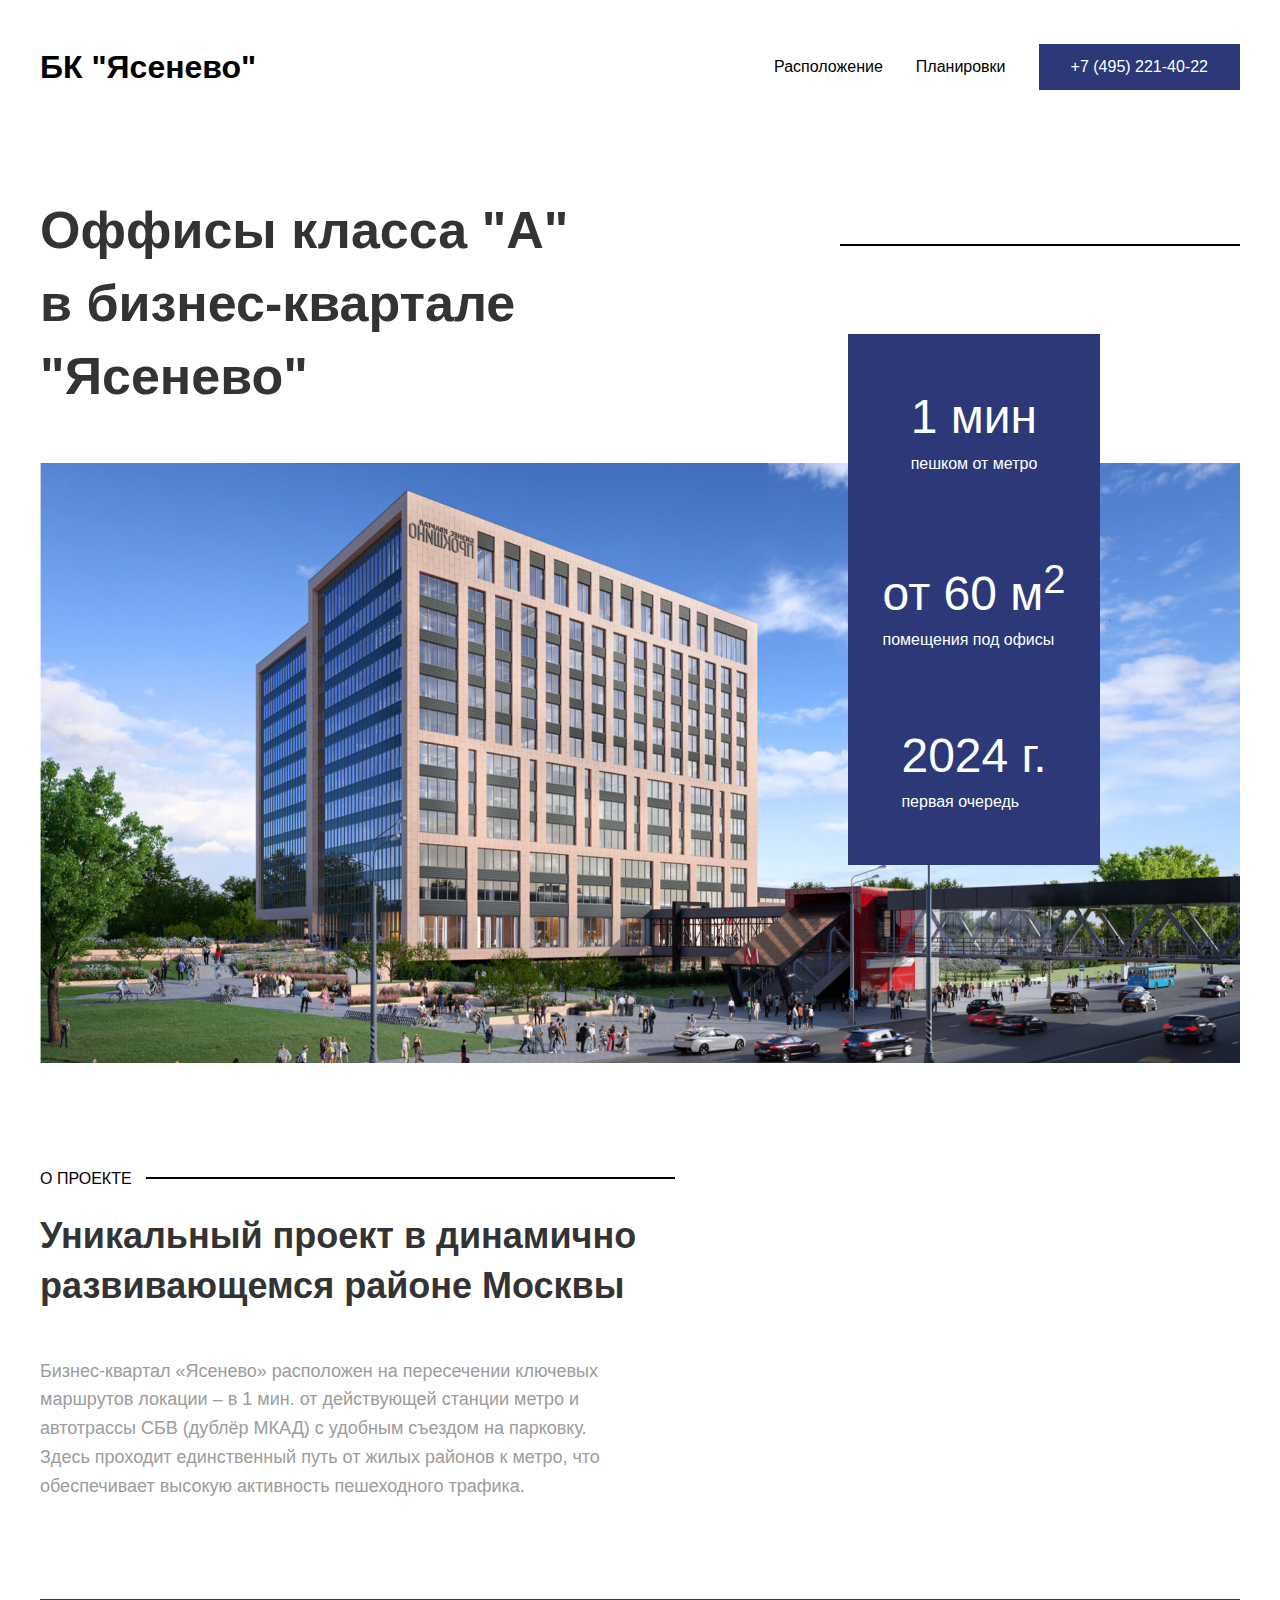
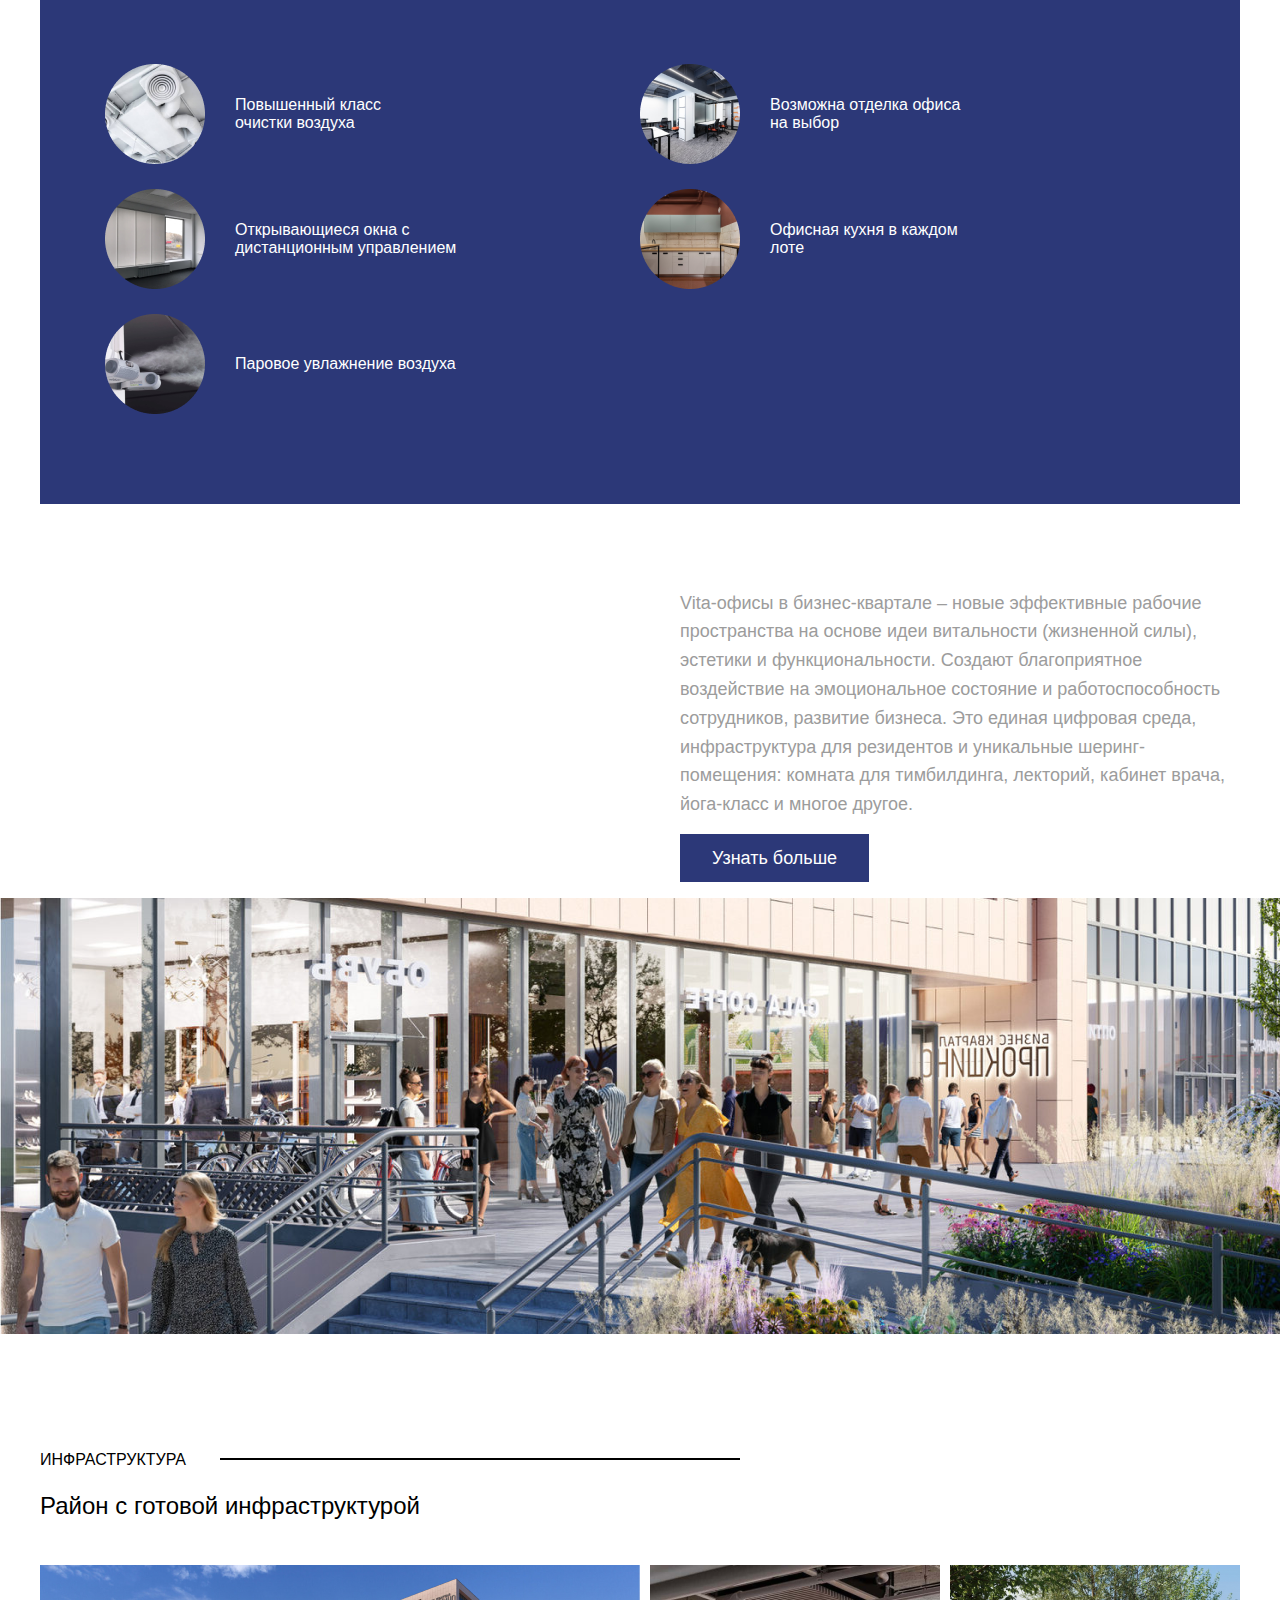
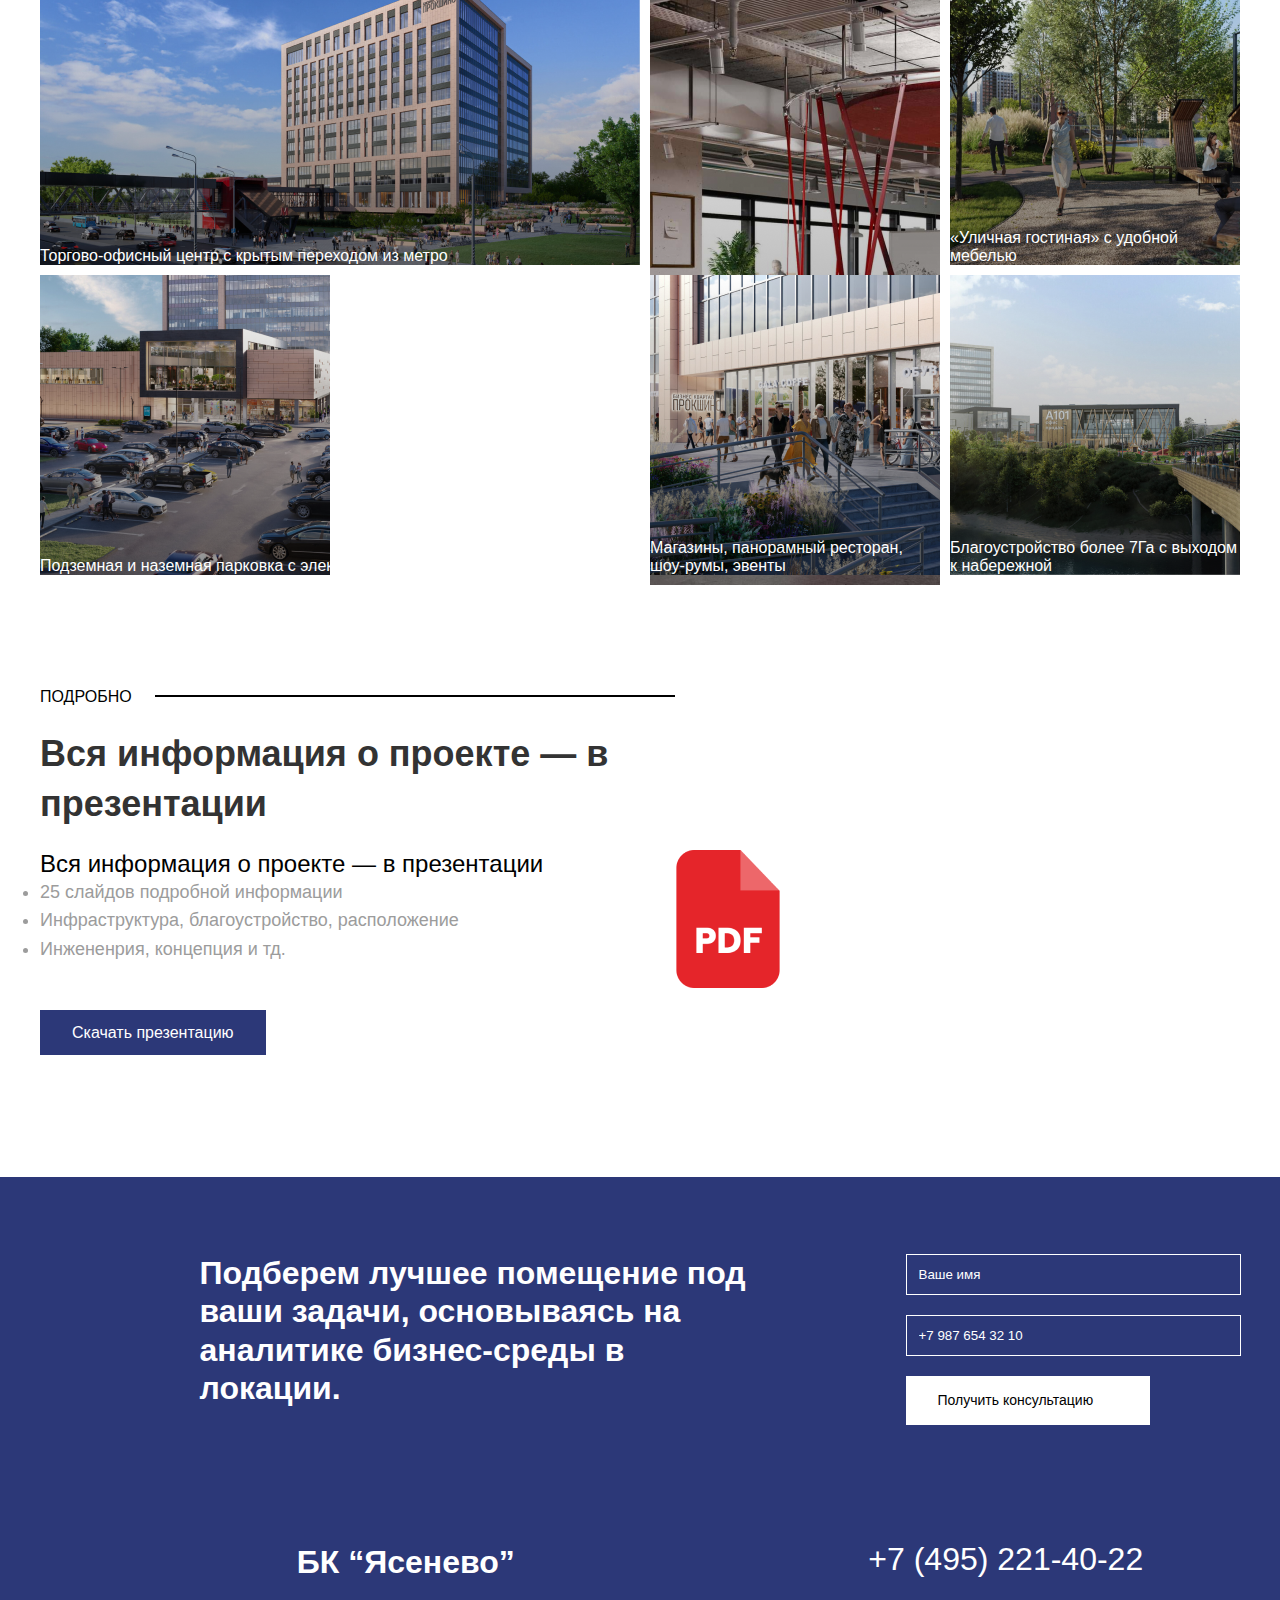
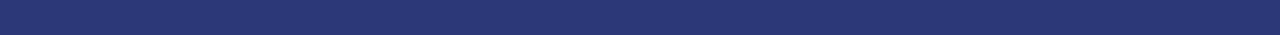
==== index.html @ 22a25c7c "fixed all except infra-section" ====
<!DOCTYPE html>
<html lang="ru" xmlns="http://www.w3.org/1999/html" xmlns="http://www.w3.org/1999/html"
			xmlns="http://www.w3.org/1999/html">

<head>
	<meta charset="UTF-8" />
	<meta http-equiv="X-UA-Compatible" content="IE=edge" />
	<meta name="viewport" content="width=device-width, initial-scale=1.0" />
	<link rel="stylesheet" href="css/main.css">
	<link rel="stylesheet" href="css/blocks/header-dist.css">
	<link rel="stylesheet" href="css/blocks/hero-main.css">
	<link rel="stylesheet" href="css/blocks/inf.css">
	<link rel="stylesheet" href="css/blocks/infra.css">
	<link rel="stylesheet" href="css/blocks/details.css">
	<link rel="stylesheet" href="css/blocks/footer.css">
	<title>Diploma-project</title>
</head>
<body>
<div class="wrapper">
	<header>
		<div class="container">
			<div class="header">
				<div class="header__logo">БК "Ясенево"</div>
				<nav>
					<ul class="nav__items">
						<li class="nav__item"><a href="/"></a></li>
						<li class="nav__item"><a href="location.html">Расположение</a></li>
						<li class="nav__item"><a href="plans.html">Планировки</a></li>
						<li class="nav__item nav__item_button"><a href="tel:+74952214022">+7 (495) 221-40-22</a></li>
					</ul>
				</nav>
			</div>
		</div>
	</header>

	<main>
		<div class="container">
			<section class="container hero">
				<h1 class="hero__title hero__title_smaller">Оффисы класса "А" в бизнес-квартале "Ясенево"</h1>
				<div class="hero__parametrs">
					<div class="hero__parametrs_item">
						<span><strong>1 мин</strong></span>
						<span>пешком от метро</span>
					</div>
					<div class="hero__parametrs_item">
						<span><strong>от 60 м<sup>2</sup></strong></span>
						<span>помещения под офисы</span>
					</div>
					<div class="hero__parametrs_item">
						<span><strong>2024 г.</strong></span>
						<span>первая очередь</span>
					</div>
				</div>
				<img src="assets/images/hero/busines-kvartal.png" alt="Бизнес квартал">
			</section>

			<section class="inf-about">
				<p class="inf-about__project">О проекте</p>
				<h2 class="desc__title_inf-about">Уникальный проект в динамично развивающемся районе Москвы</h2>
				<p class="desc__text desc__text_inf-left">Бизнес-квартал «Ясенево» расположен на пересечении ключевых маршрутов
					локации – в 1
					мин.
					от действующей станции метро и автотрассы СБВ (дублёр МКАД) с удобным съездом на парковку. Здесь проходит
					единственный путь от жилых районов к метро, что обеспечивает высокую активность пешеходного трафика.</p>

				<div class="inf-about__items">
					<div class="inf-about__item">
						<img src="assets/images/about/about-1.png" alt="очистка воздуха">
						<p>Повышенный класс очистки воздуха</p>
					</div>
					<div class="inf-about__item">
						<img src="assets/images/about/about-4.png" alt="очистка воздуха">
						<p>Возможна отделка офиса на выбор</p>
					</div>
					<div class="inf-about__item">
						<img src="assets/images/about/about-2.png" alt="очистка воздуха">
						<p>Открывающиеся окна с дистанционным управлением</p>
					</div>
					<div class="inf-about__item">
						<img src="assets/images/about/about-5.png" alt="очистка воздуха">
						<p>Офисная кухня в каждом лоте</p>
					</div>
					<div class="inf-about__item">
						<img src="assets/images/about/about-3.png" alt="очистка воздуха">
						<p>Паровое увлажнение воздуха</p>
					</div>
				</div>

				<div class="desc__text desc__text_inf-right">
					<p class="desc__text__plans" >Vita-офисы в бизнес-квартале – новые эффективные рабочие пространства на основе идеи витальности (жизненной
						силы), эстетики и функциональности. Создают благоприятное воздействие на эмоциональное состояние и
						работоспособность сотрудников, развитие бизнеса. Это единая цифровая среда, инфраструктура для резидентов и
						уникальные шеринг-помещения: комната для тимбилдинга, лекторий, кабинет врача, йога-класс и многое
						другое.</p>
					<a class="inf-about__button" href="#">Узнать больше</a>
				</div>
			</section>
		</div>

		<img class="inf-about__img" src="assets/images/about/about-main.png" alt="">

		<div class="container">
			<section class="infra">
				<p class="infra__border">Инфраструктура</p>
				<h2 class="infra__title">Район с готовой инфраструктурой</h2>

				<div class="infra__cards">
					<div class="infra__card infra__card_1">
						<img src="assets/images/infra/infra-1.png" alt="">
						<span class="infra__card_text">Торгово-офисный центр с крытым переходом из метро</span>
					</div>
					<div class="infra__card infra__card_2">
						<img src="assets/images/infra/infra-2.png" alt="">
						<span class="infra__card_text">Уникальные пространства для резидентов бизнес центра</span>
					</div>
					<div class="infra__card infra__card_3">
						<img src="assets/images/infra/infra-3.png" alt="">
						<span class="infra__card_text">«Уличная гостиная» с удобной мебелью</span>

					</div>
					<div class="infra__card infra__card_4">
						<img src="assets/images/infra/infra-4.png" alt="">
						<span class="infra__card_text">Подземная и наземная парковка с электро-зарядками</span>
					</div>
					<div class="infra__card infra__card_5">
						<img src="assets/images/infra/infra-5.png" alt="">
						<span class="infra__card_text">Благоустройство более 7Га с выходом к набережной</span>
					</div>
					<div class="infra__card infra__card_6">
						<img src="assets/images/infra/infra-6.png" alt="">
						<span class="infra__card_text">Магазины, панорамный ресторан, шоу-румы, эвенты</span>
					</div>
				</div>
			</section>

			<section class="details">
				<div class="block">
					<p class="block__border">
						Подробно
					</p>
					<h2 class="block__title">Вся информация о проекте     &mdash; в презентации</h2>
				</div>
				<div class="details__block">
					<div class="details__text">
						<h2 class="details__title">Вся информация о проекте 	&mdash; в презентации</h2>
						<ul class="details__items">
							<li class="details__item">25 слайдов подробной информации</li>
							<li class="details__item">Инфраструктура, благоустройство, расположение</li>
							<li class="details__item">Инжененрия, концепция и тд.</li>
						</ul>
					</div>
						<img class="details__img" src="assets/images/details/details-img.png" alt="PDF">
				</div>
				<a class="button__details" href="#">Скачать презентацию</a>
			</section>
		</div>
	</main>
</div>

<footer class="footer">
	<div class="container footer-block">
		<div class="footer__text-inp">
			<p class="footer__text">Подберем лучшее помещение под ваши задачи, основываясь на аналитике бизнес-среды в
				локации.
			</p>
			<div>
				<form class="footer__form" action="#" method="get" enctype="multipart/form-data">
					<div class="footer__inp_name">
						<input class="footer__inp" tabindex="1" type="text" name="username" value="" placeholder="Ваше имя">
					</div>
					<div class="footer__inp_tel">
						<input class="footer__inp" tabindex="2" type="tel" name="userphone" value="+7 987 654 32 10"
									 placeholder="">
					</div>
				</form>
				<div class="footer__button">
					<a href="#">Получить консультацию</a>
				</div>

			</div>
		</div>
		<div class="footer-block__contacts">
			<div class="footer__logo">БК “Ясенево”</div>
			<div class="footer__tel">
				<a href="tel: +74952214022>">+7 (495) 221-40-22</a>
			</div>
		</div>
	</div>
</footer>

</body>
</html>
---- css/main.css ----
.header {
  display: -webkit-box;
  display: -ms-flexbox;
  display: flex;
  -webkit-box-align: center;
      -ms-flex-align: center;
          align-items: center;
  -webkit-box-pack: justify;
      -ms-flex-pack: justify;
          justify-content: space-between;
  color: #000000;
  margin-top: 40px;
}
.header__logo {
  font-weight: 700;
  font-size: 32px;
  line-height: 170%;
}

.nav {
  list-style: none;
  -webkit-box-align: center;
      -ms-flex-align: center;
          align-items: center;
  -webkit-box-pack: justify;
      -ms-flex-pack: justify;
          justify-content: space-between;
  width: 600px;
}
.nav__items {
  display: -webkit-box;
  display: -ms-flexbox;
  display: flex;
  gap: 33px;
}
.nav__items__item_button {
  color: #fff;
  padding: 14px 32px;
  background: #2C3878;
}

.hero {
  padding: 100px 0;
  position: relative;
}
.hero__title {
  max-width: 760px;
  color: #333333;
  font-size: 72px;
  font-style: normal;
  font-weight: bold;
  line-height: 140%;
  margin-bottom: 50px;
}
.hero__title::after {
  position: absolute;
  content: "";
  top: 150px;
  right: 0;
  width: 400px;
  height: 2px;
  background: #000000;
}

* {
  margin: 0;
  padding: 0;
  font-weight: normal;
  -webkit-box-sizing: border-box;
          box-sizing: border-box;
  font-family: "Montserrat", sans-serif;
}

a {
  text-decoration: none;
  color: inherit;
}

li {
  list-style-type: none;
}

.container {
  width: 1200px;
  margin: 0 auto;
}
---- css/blocks/header-dist.css ----
.header{display:-webkit-box;display:-ms-flexbox;display:flex;-webkit-box-align:center;-ms-flex-align:center;align-items:center;-webkit-box-pack:justify;-ms-flex-pack:justify;justify-content:space-between;color:#000000;margin-top:40px}.header__logo{font-style:normal;font-weight:700;line-height:170%;font-size:32px}.nav{list-style:none;-webkit-box-align:center;-ms-flex-align:center;align-items:center;-webkit-box-pack:justify;-ms-flex-pack:justify;justify-content:space-between;width:600px}.nav__items{display:-webkit-box;display:-ms-flexbox;display:flex;gap:33px;-webkit-box-align:center;-ms-flex-align:center;align-items:center}.nav__items .nav__item_button{color:#fff;padding:14px 32px;background:#2C3878}
/*# sourceMappingURL=header-dist.css.map */
---- css/blocks/hero-main.css ----
.hero{padding:100px 0;position:relative}.hero__title{max-width:572px;color:#333333;font-size:72px;font-style:normal;font-weight:bold;line-height:140%;margin-bottom:50px}.hero__title:after{position:absolute;content:"";top:150px;right:0;width:400px;height:2px;background:#000000}.hero__title_smaller{font-size:52px}.hero .hero__image{width:100%;height:600px;-o-object-fit:cover;object-fit:cover}.hero .hero__parametrs{position:absolute;right:140px;top:240px;background:#2C3878;width:252px;display:-webkit-box;display:-ms-flexbox;display:flex;-webkit-box-orient:vertical;-webkit-box-direction:normal;-ms-flex-direction:column;flex-direction:column;-webkit-box-align:center;-ms-flex-align:center;align-items:center;-ms-flex-pack:distribute;justify-content:space-around;padding-top:30px}.hero .hero__parametrs_item{padding:40px 0}.hero .hero__parametrs_item span{display:block;color:#ffffff;font-weight:400;font-size:16px;padding-bottom:10px;line-height:160%}.hero .hero__parametrs_item strong{font-size:48px}
/*# sourceMappingURL=hero-main.css.map */
---- css/blocks/inf.css ----
.inf-about{width:100%}.inf-about__project{position:relative;text-transform:uppercase;color:#000000;font-size:16px;font-style:normal;font-weight:500;line-height:150%;gap:13px;padding-bottom:20px}.inf-about__project:after{position:absolute;content:"";top:10px;right:565px;width:529px;height:2px;background:#000000}.inf-about .desc__title_inf-about{max-width:713px;padding-bottom:45px;color:#333333;font-size:36px;font-style:normal;font-weight:600;line-height:140%}.inf-about .desc__text{color:#9C9C9C;font-size:18px;font-style:normal;font-weight:400;line-height:160%}.inf-about .desc__text_inf-left{padding-right:600px;margin-bottom:98px}.inf-about .desc__text_inf-right{padding-left:640px;margin-bottom:25px}.inf-about .desc__text__plans{margin-bottom:25px}.inf-about .inf-about__button{color:#fff;padding:14px 32px;background:#2C3878}.inf-about__items{background:#2C3878;display:-ms-grid;display:grid;-ms-grid-columns:1fr 1fr;grid-template-columns:1fr 1fr;padding:65px;margin-bottom:85px}.inf-about__item{width:330px;display:-webkit-box;display:-ms-flexbox;display:flex;-webkit-box-align:center;-ms-flex-align:center;align-items:center;color:#ffffff;gap:30px;margin-bottom:25px}.inf-about__item:nth-child(3){width:370px}.inf-about__item:nth-child(5){width:370px}.inf-about__img{-o-object-fit:cover;object-fit:cover;margin:0 auto;margin-bottom:110px}
/*# sourceMappingURL=inf.css.map */
---- css/blocks/infra.css ----
.infra{padding-bottom:110px}.infra .infra__border{position:relative;color:#000000;font-size:16px;font-style:normal;font-weight:500;line-height:150%;text-transform:uppercase;margin-bottom:20px}.infra .infra__border__title{margin-bottom:45px}.infra .infra__border:after{position:absolute;content:"";top:10px;right:500px;width:520px;height:2px;background:#000000}.infra__title{margin-bottom:45px}.infra__cards{display:-ms-grid;display:grid;-ms-grid-columns:2fr 10px 1fr 10px 1fr;grid-template-columns:repeat(1,2fr) 1fr 1fr;-ms-grid-rows:1fr 10px 1fr;grid-template-rows:1fr 1fr;grid-gap:10px}.infra__cards>:first-child{-ms-grid-row:1;-ms-grid-column:1}.infra__cards>:nth-child(2){-ms-grid-row:1;-ms-grid-column:3}.infra__cards>:nth-child(3){-ms-grid-row:1;-ms-grid-column:5}.infra__cards>:nth-child(4){-ms-grid-row:3;-ms-grid-column:1}.infra__cards>:nth-child(5){-ms-grid-row:3;-ms-grid-column:3}.infra__cards>:nth-child(6){-ms-grid-row:3;-ms-grid-column:5}.infra__cards .infra__card_1{width:100%;height:300px;position:relative;-ms-grid-row:1;grid-row:1/1}.infra__cards .infra__card_2{height:600px;width:100%;position:relative;-ms-grid-column:2;-ms-grid-column-span:1;grid-column:2/3;-ms-grid-row:1;-ms-grid-row-span:2;grid-row:1/3}.infra__cards .infra__card_3{width:100%;height:300px;position:relative}.infra__cards .infra__card_4{width:100%;height:300px;position:relative}.infra__cards .infra__card_5{width:100%;height:300px;position:relative}.infra__cards .infra__card_6{width:100%;height:300px;position:relative;-ms-grid-column:2;grid-column:2/2;-ms-grid-row:2;grid-row:2/2}.infra__cards .infra__card .infra__card_text{position:absolute;bottom:0;left:0;color:#ffffff}
/*# sourceMappingURL=infra.css.map */
---- css/blocks/details.css ----
.details{padding-bottom:135px}.details__block{display:-webkit-box;display:-ms-flexbox;display:flex}.block{margin-bottom:20px}.block .block__border{position:relative;color:#000000;font-size:16px;font-style:normal;font-weight:500;line-height:150%;text-transform:uppercase;margin-bottom:20px}.block .block__border:after{position:absolute;content:"";top:10px;right:565px;width:520px;height:2px;background:#000000}.block .block__title{max-width:570px;color:#333333;font-size:36px;font-style:normal;font-weight:600;line-height:140%}.details__items{margin-right:200px;margin-bottom:60px}.details__img{width:138px;height:138px;-ms-flex-item-align:start;-ms-grid-row-align:start;align-self:start;cursor:pointer}.button__details{color:#fff;padding:14px 32px;background:#2C3878}.details__item{color:#9C9C9C;font-size:18px;font-style:normal;font-weight:400;list-style-type:disc;line-height:160%}
/*# sourceMappingURL=details.css.map */
---- css/blocks/footer.css ----
.footer {
  width: 1440px;
  background: #2C3878;
}
.footer .footer-block__contacts {
  display: -webkit-box;
  display: -ms-flexbox;
  display: flex;
  -ms-flex-pack: distribute;
      justify-content: space-around;
}
.footer .footer-block {
  padding-top: 77px;
  padding-bottom: 46px;
  color: #ffffff;
}
.footer .footer-block .footer__text-inp {
  display: -webkit-box;
  display: -ms-flexbox;
  display: flex;
  -ms-flex-pack: distribute;
      justify-content: space-around;
  padding-bottom: 110px;
}
.footer .footer-block .footer__text-inp .footer__inp {
  -webkit-box-orient: vertical;
  -webkit-box-direction: normal;
      -ms-flex-direction: column;
          flex-direction: column;
  width: 335px;
  padding: 12px;
  background: #2C3878;
  color: #ffffff;
  border: none;
  border: solid 1px #ffffff;
}
.footer .footer-block .footer__text-inp .footer__inp_name {
  margin-bottom: 20px;
}
.footer .footer-block .footer__text-inp .footer__inp_tel {
  padding-bottom: 20px;
}
.footer .footer-block .footer__text-inp input::-webkit-input-placeholder {
  color: #ffffff;
}
.footer .footer-block .footer__text-inp .footer__button {
  background-color: #ffffff;
  color: #000000;
  font-size: 14px;
  font-style: normal;
  font-weight: 500;
  line-height: 150%; /* 21px */
  padding: 14px 32px;
  width: 244px;
}
.footer .footer-block .footer__text-inp .footer__text {
  max-width: 547px;
  font-size: 32px;
  font-style: normal;
  font-weight: 600;
  line-height: 120%; /* 38.4px */
}
.footer .footer__logo {
  color: #ffffff;
  -webkit-font-feature-settings: "clig" off, "liga" off;
          font-feature-settings: "clig" off, "liga" off;
  font-size: 32px;
  font-style: normal;
  font-weight: 700;
  line-height: 170%; /* 54.4px */
}
.footer .footer__tel {
  color: #ffffff;
  font-size: 32px;
  font-style: normal;
  font-weight: 500;
  line-height: 150%; /* 48px */
}
/*# sourceMappingURL=footer.css.map */
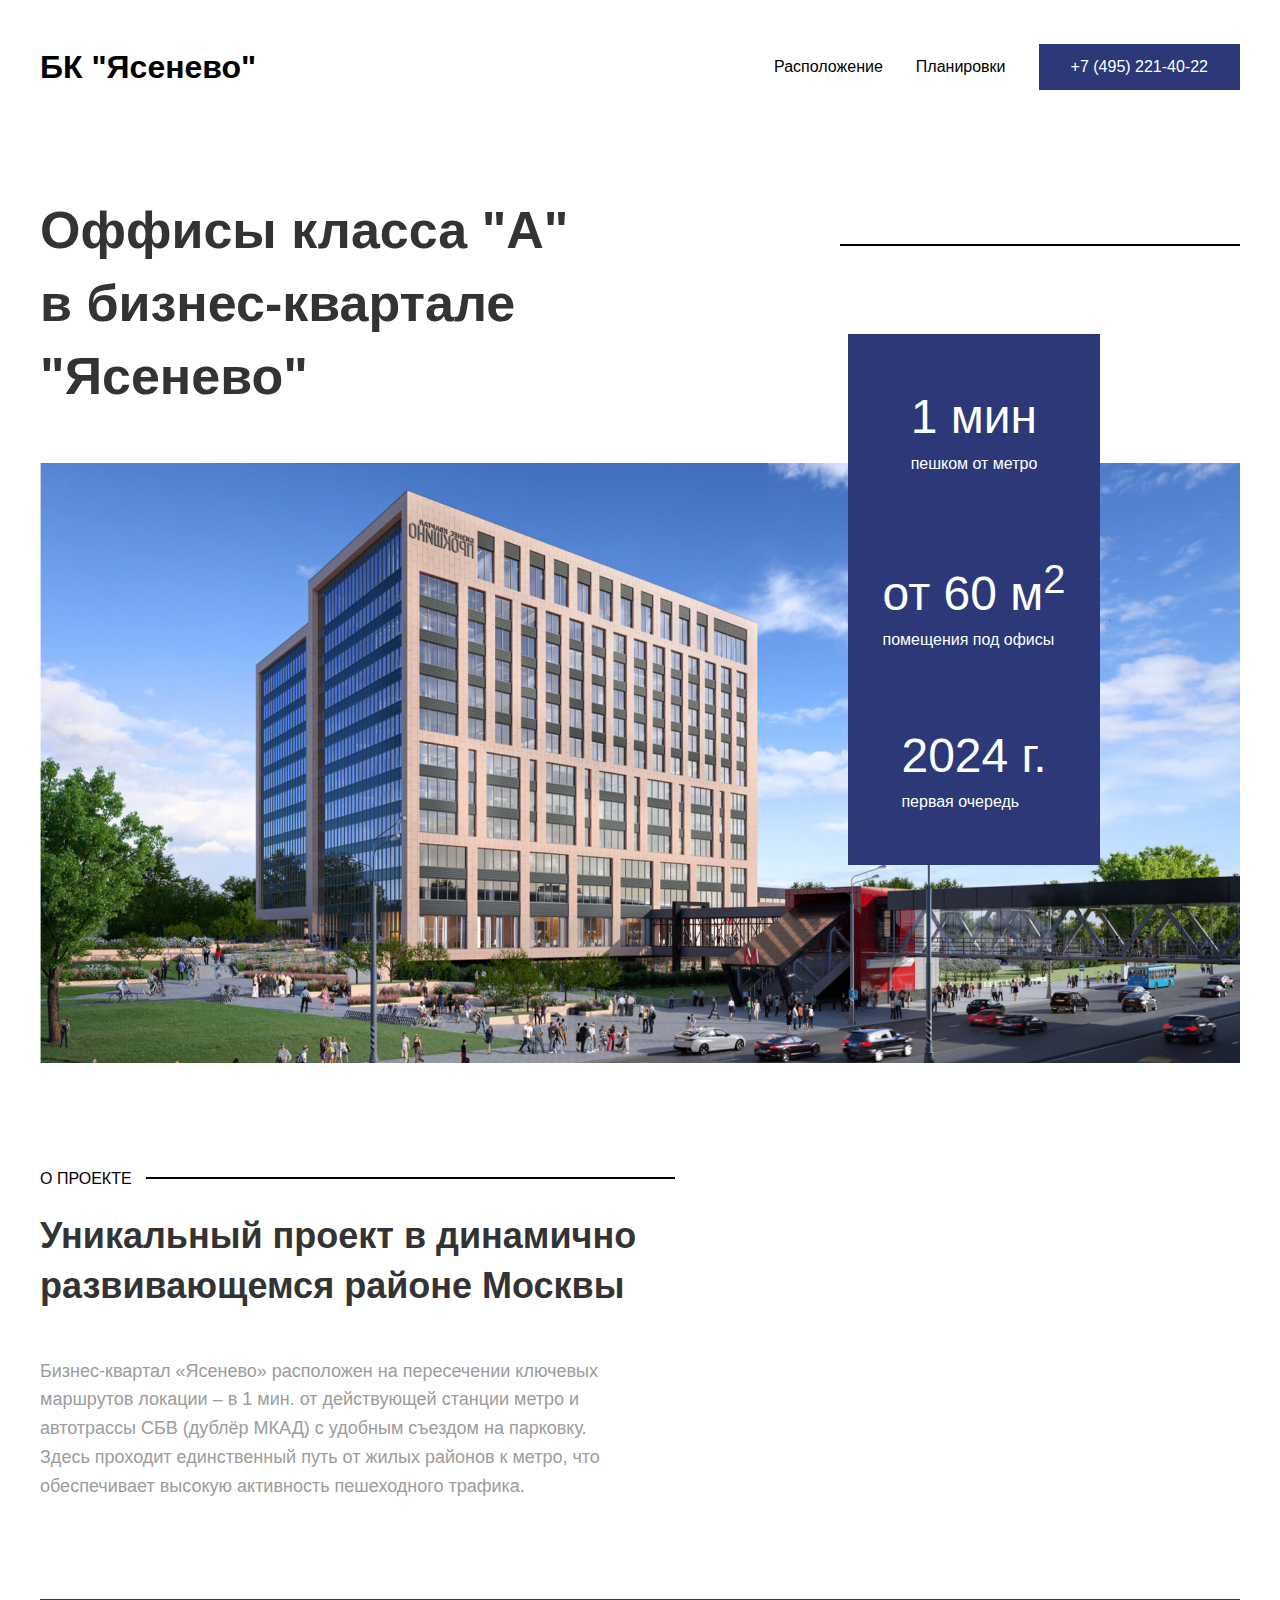
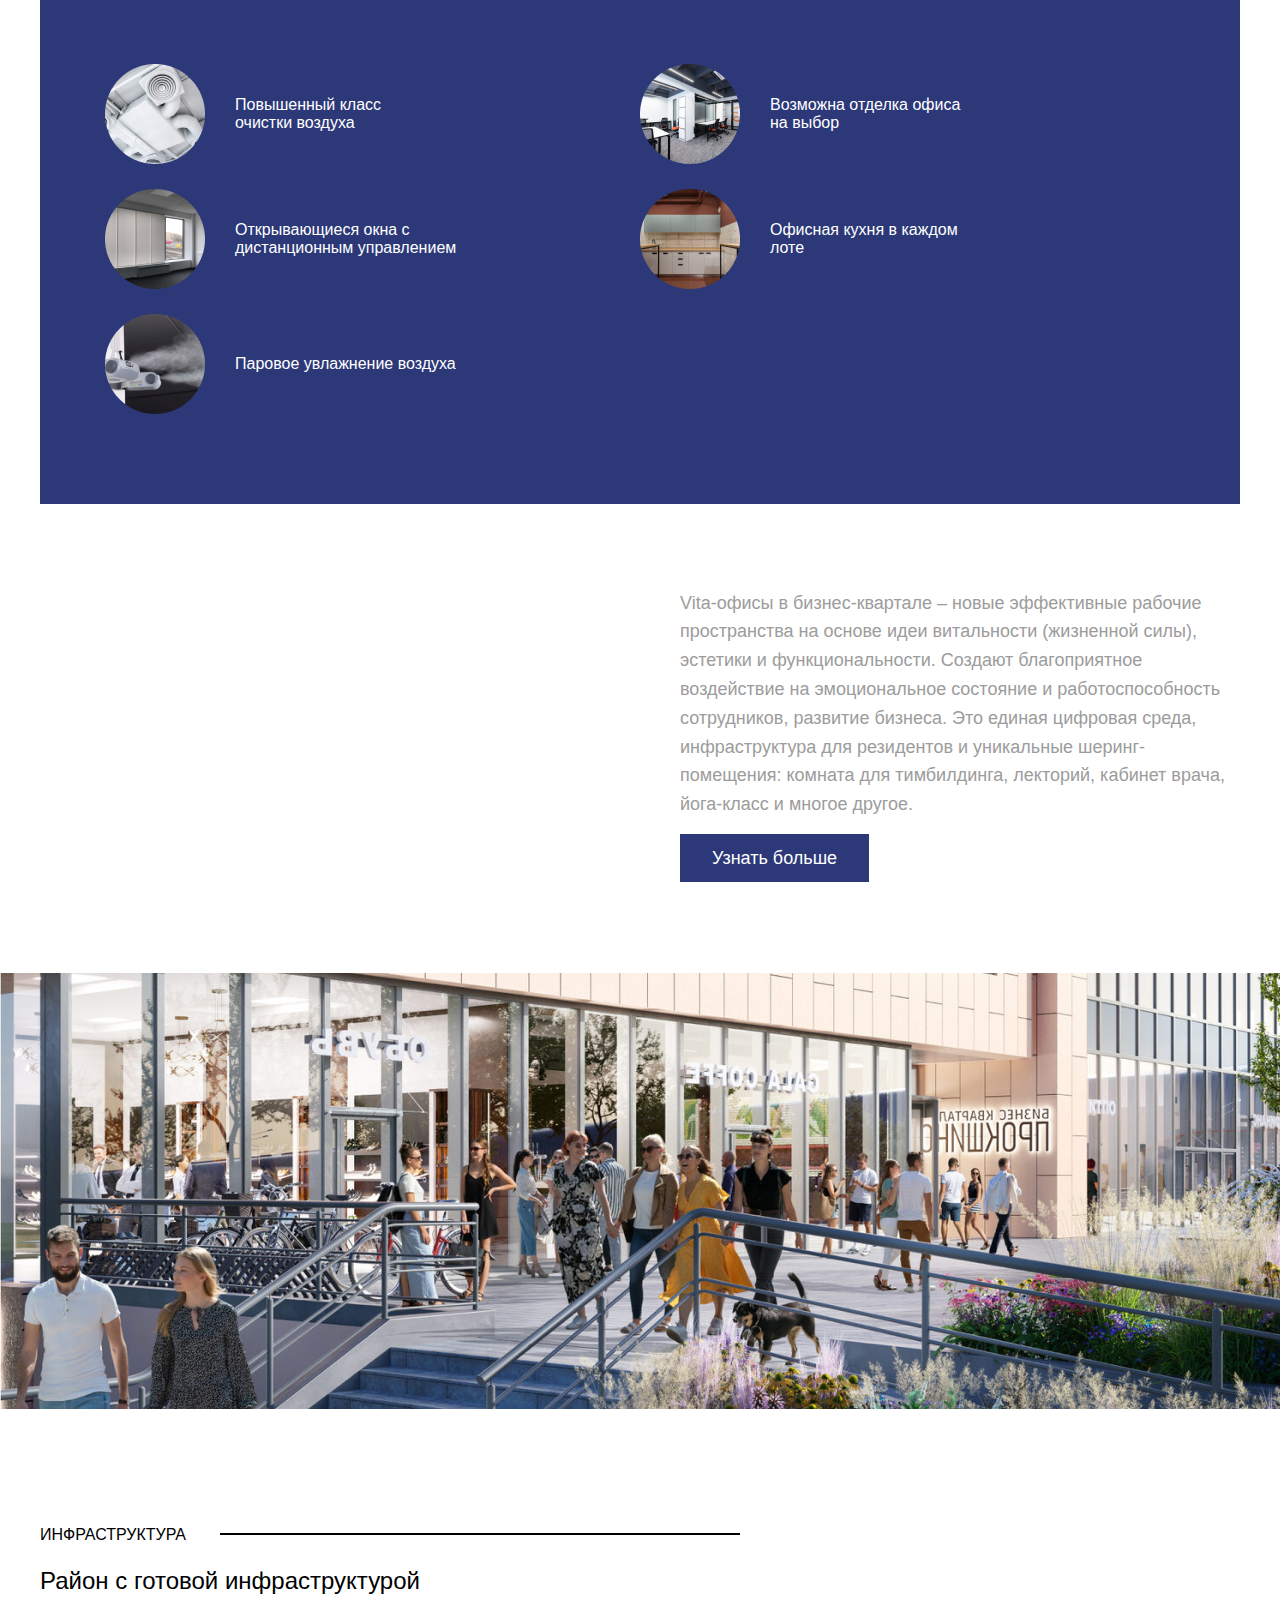
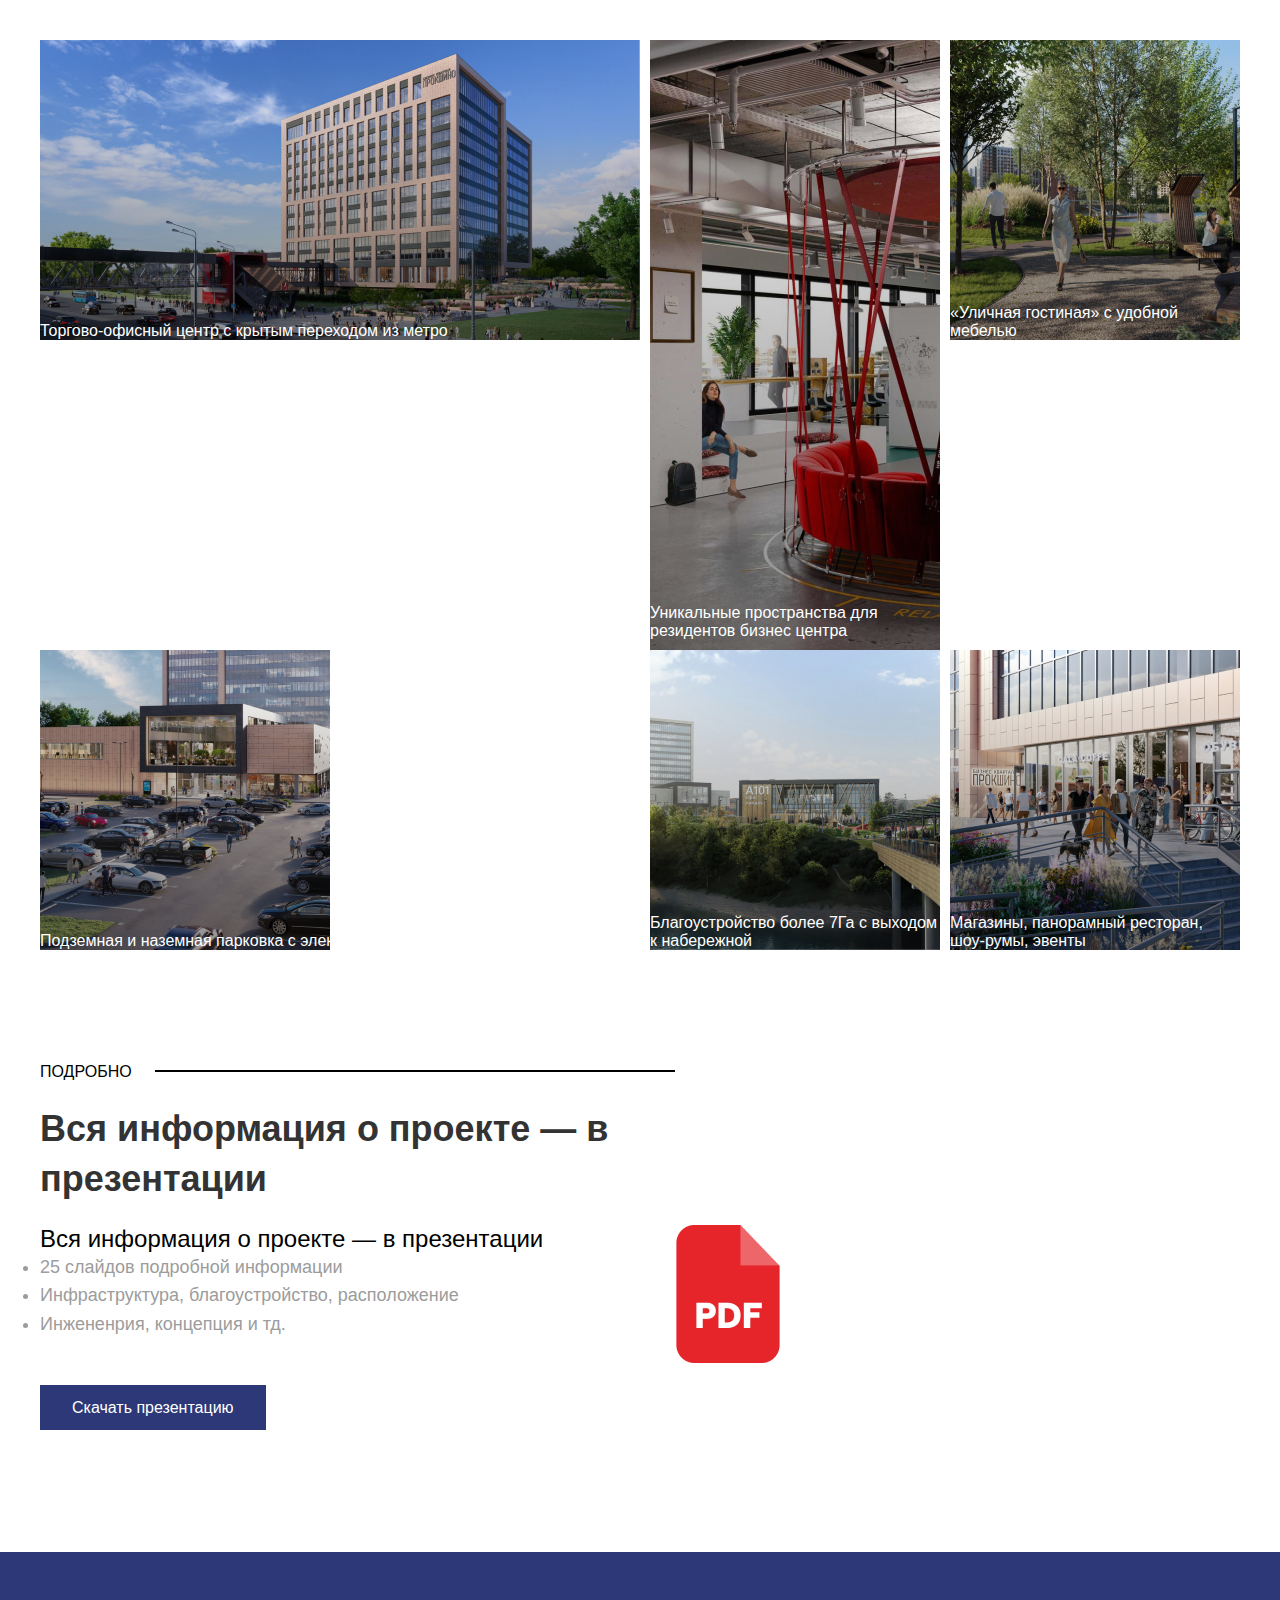
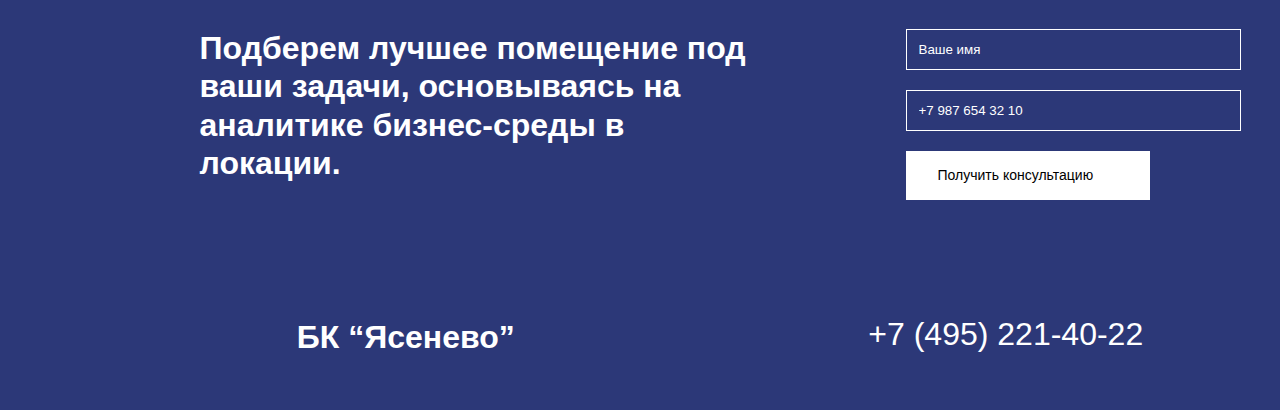
==== commit 6a70e309: "adaptive" ====
--- a/index.html
+++ b/index.html
@@ -6,7 +6,8 @@
 	<meta charset="UTF-8" />
 	<meta http-equiv="X-UA-Compatible" content="IE=edge" />
 	<meta name="viewport" content="width=device-width, initial-scale=1.0" />
-	<link rel="stylesheet" href="css/main.css">
+
+	<link rel="stylesheet" href="css/main-dist.css">
 	<link rel="stylesheet" href="css/blocks/header-dist.css">
 	<link rel="stylesheet" href="css/blocks/hero-main.css">
 	<link rel="stylesheet" href="css/blocks/inf.css">
@@ -26,7 +27,12 @@
 						<li class="nav__item"><a href="/"></a></li>
 						<li class="nav__item"><a href="location.html">Расположение</a></li>
 						<li class="nav__item"><a href="plans.html">Планировки</a></li>
-						<li class="nav__item nav__item_button"><a href="tel:+74952214022">+7 (495) 221-40-22</a></li>
+						<li class="nav__item nav__item_button">
+							<a href="tel:+74952214022">
+								<span class="phone__number">+7 (495) 221-40-22</span>
+								<img class="nav__item_image" src="assets/images/header/headerPic-phone.png" alt="Иконка телефона">
+							</a>
+						</li>
 					</ul>
 				</nav>
 			</div>
@@ -35,9 +41,9 @@
 
 	<main>
 		<div class="container">
-			<section class="container hero">
+			<section class="hero">
 				<h1 class="hero__title hero__title_smaller">Оффисы класса "А" в бизнес-квартале "Ясенево"</h1>
-				<div class="hero__parametrs">
+				<div class="hero__parametrs hero__parametrs_large">
 					<div class="hero__parametrs_item">
 						<span><strong>1 мин</strong></span>
 						<span>пешком от метро</span>
@@ -51,7 +57,13 @@
 						<span>первая очередь</span>
 					</div>
 				</div>
-				<img src="assets/images/hero/busines-kvartal.png" alt="Бизнес квартал">
+				<img class="hero__image" src="assets/images/hero/busines-kvartal.png" alt="Бизнес квартал">
+				<nav>
+					<ul class="nav hero-nav">
+						<li class="nav__item nav__item_button"><a href="location.html">Рассположение</a> </li>
+						<li class="nav__item nav__item_button "><a href="plans.html">Планировки</a> </li>
+					</ul>
+				</nav>
 			</section>
 
 			<section class="inf-about">
--- a/css/main-dist.css
+++ b/css/main-dist.css
@@ -0,0 +1,2 @@
+.header{display:-webkit-box;display:-ms-flexbox;display:flex;-webkit-box-align:center;-ms-flex-align:center;align-items:center;-webkit-box-pack:justify;-ms-flex-pack:justify;justify-content:space-between;color:#000000;margin-top:40px}.header__logo{font-style:normal;font-weight:700;line-height:170%;font-size:32px}.nav{list-style:none;-webkit-box-align:center;-ms-flex-align:center;align-items:center;-webkit-box-pack:justify;-ms-flex-pack:justify;justify-content:space-between;width:600px}.nav__items{display:-webkit-box;display:-ms-flexbox;display:flex;gap:33px;-webkit-box-align:center;-ms-flex-align:center;align-items:center}.nav__items .nav__item_button{color:#fff;padding:14px 32px;background:#2C3878}.nav__items .nav__item_image{display:none}@media screen and (max-width:1279px) and (min-width:768px){.header__logo{font-size:20px}.nav{width:480px}.nav__item{font-size:14px}.nav__item:first-child{display:none}}@media screen and (max-width:767px){.header{margin-top:15px}.header__logo{font-size:20px}.nav{width:auto}.nav__item{padding:12px 20px}.nav__item:not(:last-child){display:none}.nav__item .phone__number{display:none}.nav__item .nav__item_image{display:block}}.hero{padding:100px 0;position:relative}.hero__title{max-width:572px;color:#333333;font-size:72px;font-style:normal;font-weight:bold;line-height:140%;margin-bottom:50px}.hero__title:after{position:absolute;content:"";top:150px;right:0;max-width:400px;height:2px;background:#000000}.hero__title_smaller{font-size:52px}.hero__title .hero__image{width:100%;height:600px;-o-object-fit:cover;object-fit:cover}.hero__title .hero__parametrs{position:absolute;right:140px;top:240px;background:#2C3878;width:252px;display:-webkit-box;display:-ms-flexbox;display:flex;-webkit-box-orient:vertical;-webkit-box-direction:normal;-ms-flex-direction:column;flex-direction:column;-webkit-box-align:center;-ms-flex-align:center;align-items:center;-ms-flex-pack:distribute;justify-content:space-around;padding-top:30px}.hero__title .hero__parametrs_item{padding:40px 0}.hero__title .hero__parametrs_item span{display:block;color:#ffffff;font-weight:400;font-size:16px;padding-bottom:10px;line-height:160%}.hero__title .hero__parametrs_item strong{font-size:48px}.hero-nav{display:none}@media screen and (max-width:1279px) and (min-width:768px){.hero__image{height:400px}.hero__title{font-size:40px;max-width:480px;color:#333333;margin-bottom:40px}.hero__title:after{top:130px;right:0;width:30vw}.hero__title_smaler{font-size:32px}.hero .hero__parametrs{position:static;width:100%;-webkit-box-orient:horizontal;-webkit-box-direction:normal;-ms-flex-direction:row;flex-direction:row;-webkit-box-pack:space-evenly;-ms-flex-pack:space-evenly;justify-content:space-evenly}.hero .hero__parametrs:not(.hero__parametrs_large){position:absolute;top:auto;right:0;height:160px;width:240px}.hero .hero__parametrs__item{padding:30px 0}.hero .hero__parametrs__item strong{font-size:40px}}@media screen and (max-width:767px){.hero{padding:50px 0}.hero__image{height:200px}.hero__title{font-size:24px;max-width:100%;margin-bottom:20px}.hero__title:after{width:0}.hero__title_smaller{font-size:24px}.hero__parametrs{position:static;width:100%;-webkit-box-orient:horizontal;-webkit-box-direction:normal;-ms-flex-direction:row;flex-direction:row;-webkit-box-pack:space-evenly;-ms-flex-pack:space-evenly;justify-content:space-evenly;padding-top:15px}.hero__parametrs:not(.hero__parametrs_large){position:absolute;top:auto;right:0;height:90px;width:150px}.hero__parametrs__item{padding:20px 0}.hero__parametrs__item span{font-size:10px;padding-bottom:5px}.hero__parametrs__item strong{font-size:20px}.hero-nav{display:-webkit-box;display:-ms-flexbox;display:flex;width:100%;-webkit-box-pack:justify;-ms-flex-pack:justify;justify-content:space-between}.hero-nav .nav__item{font-size:14px;text-align:center;-webkit-box-flex:1;-ms-flex:1;flex:1;display:block;margin:15px 5px;color:#fff;padding:14px 32px;background:#2C3878}}.hero{padding:100px 0;position:relative}.hero__title{max-width:700px;color:#333333;font-size:72px;font-style:normal;font-weight:bold;line-height:140%;margin-bottom:50px}.hero__title:after{position:absolute;content:"";top:150px;right:0;width:422px;height:2px;background:#000000}.hero__title_smaller{font-size:52px}.hero .hero__image{width:100%;height:600px;-o-object-fit:cover;object-fit:cover}.hero .hero__parametrs{position:absolute;right:140px;top:240px;background:#2C3878;width:252px;display:-webkit-box;display:-ms-flexbox;display:flex;-webkit-box-orient:vertical;-webkit-box-direction:normal;-ms-flex-direction:column;flex-direction:column;-webkit-box-align:center;-ms-flex-align:center;align-items:center;-ms-flex-pack:distribute;justify-content:space-around;padding-top:30px}.hero .hero__parametrs_item{padding:40px 0}.hero .hero__parametrs_item span{display:block;color:#ffffff;font-weight:400;font-size:16px;padding-bottom:10px;line-height:160%}.hero .hero__parametrs_item strong{font-size:48px}.hero{padding:100px 0;position:relative}.hero__title{max-width:700px;color:#333333;font-size:72px;font-style:normal;font-weight:bold;line-height:140%;margin-bottom:50px}.hero__title:after{position:absolute;content:"";top:150px;right:0;width:492px;height:2px;background:#000000}.hero__title_smaller{font-size:52px}.inf-about{width:100%;margin-bottom:100px}.inf-about__project{position:relative;text-transform:uppercase;color:#000000;font-size:16px;font-style:normal;font-weight:500;line-height:150%;gap:13px;padding-bottom:20px}.inf-about__project:after{position:absolute;content:"";top:10px;right:565px;width:529px;height:2px;background:#000000}.inf-about .desc__title_inf-about{max-width:713px;padding-bottom:45px;color:#333333;font-size:36px;font-style:normal;font-weight:600;line-height:140%}.inf-about .desc__text{color:#9C9C9C;font-size:18px;font-style:normal;font-weight:400;line-height:160%}.inf-about .desc__text_inf-left{padding-right:600px;margin-bottom:98px}.inf-about .desc__text_inf-right{padding-left:640px;margin-bottom:25px}.inf-about .desc__text__plans{margin-bottom:25px}.inf-about .inf-about__button{color:#fff;padding:14px 32px;background:#2C3878}.inf-about__items{background:#2C3878;display:-ms-grid;display:grid;-ms-grid-columns:1fr 1fr;grid-template-columns:1fr 1fr;padding:65px;margin-bottom:85px}.inf-about__item{width:330px;display:-webkit-box;display:-ms-flexbox;display:flex;-webkit-box-align:center;-ms-flex-align:center;align-items:center;color:#ffffff;gap:30px;margin-bottom:25px}.inf-about__item:nth-child(3){width:370px}.inf-about__item:nth-child(5){width:370px}.inf-about__img{-o-object-fit:cover;object-fit:cover;margin:0 auto;margin-bottom:110px}.infra{padding-bottom:110px}.infra .infra__border{position:relative;color:#000000;font-size:16px;font-style:normal;font-weight:500;line-height:150%;text-transform:uppercase;margin-bottom:20px}.infra .infra__border__title{margin-bottom:45px}.infra .infra__border:after{position:absolute;content:"";top:10px;right:500px;width:520px;height:2px;background:#000000}.infra__title{margin-bottom:45px}.infra__cards{display:-ms-grid;display:grid;-ms-grid-rows:auto 10px auto;grid-template-areas:"1 1 2 3" "4 5 6";-ms-grid-columns:2fr 10px 1fr 10px 1fr;grid-template-columns:2fr 1fr 1fr;grid-gap:10px}.infra__cards .infra__card_1{width:100%;height:300px;position:relative}.infra__cards .infra__card_2{height:600px;width:100%;position:relative}.infra__cards .infra__card_3{width:100%;height:300px;position:relative}.infra__cards .infra__card_4{width:100%;height:300px;position:relative}.infra__cards .infra__card_5{width:100%;height:300px;position:relative}.infra__cards .infra__card_6{width:100%;height:300px;position:relative}.infra__cards .infra__card .infra__card_text{position:absolute;bottom:0;left:0;color:#ffffff}.details{padding-bottom:135px}.details__block{display:-webkit-box;display:-ms-flexbox;display:flex}.block{margin-bottom:20px}.block .block__border{position:relative;color:#000000;font-size:16px;font-style:normal;font-weight:500;line-height:150%;text-transform:uppercase;margin-bottom:20px}.block .block__border:after{position:absolute;content:"";top:10px;right:565px;width:520px;height:2px;background:#000000}.block .block__title{max-width:570px;color:#333333;font-size:36px;font-style:normal;font-weight:600;line-height:140%}.details__items{margin-right:200px;margin-bottom:60px}.details__img{width:138px;height:138px;-ms-flex-item-align:start;-ms-grid-row-align:start;align-self:start;cursor:pointer}.button__details{color:#fff;padding:14px 32px;background:#2C3878}.details__item{color:#9C9C9C;font-size:18px;font-style:normal;font-weight:400;list-style-type:disc;line-height:160%}.plans{width:100%;max-width:561px;color:#9C9C9C;font-size:18px;font-style:normal;font-weight:400;line-height:160%}.plans__image_2{margin-bottom:119px}.plans-desc{margin-bottom:71px}.plans__border{position:relative;color:#000000;font-size:16px;font-style:normal;font-weight:500;line-height:150%;text-transform:uppercase;margin-bottom:43px}.plans__border:after{position:absolute;content:"";top:11px;right:670px;width:400px;height:2px;background:#000000}.plans__offices{display:-webkit-box;display:-ms-flexbox;display:flex;-ms-flex-wrap:wrap;flex-wrap:wrap;margin-bottom:100px}.plans__offices .plan{gap:15px;width:380px}.plans__offices .plan__image{margin-bottom:37px}.plans__offices .plan__title{color:#000;font-size:24px;font-style:normal;font-weight:500;line-height:150%;text-transform:uppercase;margin-bottom:11px}.plans__offices .plan__desc{max-width:310px;color:#9C9C9C;font-size:18px;font-style:normal;font-weight:400;line-height:120%;margin-bottom:53px}.plans__offices .plan__button{border:none;padding:14px 34px 14px 32px;background:#2C3878;color:#ffffff;font-size:14px;font-style:normal;font-weight:500;line-height:150%;cursor:pointer;margin-bottom:35px}.footer{width:1440px;background:#2C3878}.footer .footer-block__contacts{display:-webkit-box;display:-ms-flexbox;display:flex;-ms-flex-pack:distribute;justify-content:space-around}.footer .footer-block{padding-top:77px;padding-bottom:46px;color:#ffffff}.footer .footer-block .footer__text-inp{display:-webkit-box;display:-ms-flexbox;display:flex;-ms-flex-pack:distribute;justify-content:space-around;padding-bottom:110px}.footer .footer-block .footer__text-inp .footer__inp{-webkit-box-orient:vertical;-webkit-box-direction:normal;-ms-flex-direction:column;flex-direction:column;width:335px;padding:12px;background:#2C3878;color:#ffffff;border:none;border:solid 1px #ffffff}.footer .footer-block .footer__text-inp .footer__inp_name{margin-bottom:20px}.footer .footer-block .footer__text-inp .footer__inp_tel{padding-bottom:20px}.footer .footer-block .footer__text-inp input::-webkit-input-placeholder{color:#ffffff}.footer .footer-block .footer__text-inp .footer__button{background-color:#ffffff;color:#000000;font-size:14px;font-style:normal;font-weight:500;line-height:150%;padding:14px 32px;width:244px}.footer .footer-block .footer__text-inp .footer__text{max-width:547px;font-size:32px;font-style:normal;font-weight:600;line-height:120%}.footer .footer__logo{color:#ffffff;-webkit-font-feature-settings:"clig" off,"liga" off;font-feature-settings:"clig" off,"liga" off;font-size:32px;font-style:normal;font-weight:700;line-height:170%}.footer .footer__tel{color:#ffffff;font-size:32px;font-style:normal;font-weight:500;line-height:150%}*{margin:0;padding:0;font-weight:normal;-webkit-box-sizing:border-box;box-sizing:border-box;font-family:"Montserrat",sans-serif}a{-webkit-text-decoration:none;text-decoration:none;color:inherit}li{list-style-type:none}.container{max-width:1200px;margin:0 auto}@media screen and (max-width:1279px) and (min-width:768px){.container{width:90vw}}@media screen and (max-width:767px){.container{width:auto;margin:0 15px}}
+/*# sourceMappingURL=main-dist.css.map */--- a/css/blocks/header-dist.css
+++ b/css/blocks/header-dist.css
@@ -1,2 +1,2 @@
-.header{display:-webkit-box;display:-ms-flexbox;display:flex;-webkit-box-align:center;-ms-flex-align:center;align-items:center;-webkit-box-pack:justify;-ms-flex-pack:justify;justify-content:space-between;color:#000000;margin-top:40px}.header__logo{font-style:normal;font-weight:700;line-height:170%;font-size:32px}.nav{list-style:none;-webkit-box-align:center;-ms-flex-align:center;align-items:center;-webkit-box-pack:justify;-ms-flex-pack:justify;justify-content:space-between;width:600px}.nav__items{display:-webkit-box;display:-ms-flexbox;display:flex;gap:33px;-webkit-box-align:center;-ms-flex-align:center;align-items:center}.nav__items .nav__item_button{color:#fff;padding:14px 32px;background:#2C3878}
+.header{display:-webkit-box;display:-ms-flexbox;display:flex;-webkit-box-align:center;-ms-flex-align:center;align-items:center;-webkit-box-pack:justify;-ms-flex-pack:justify;justify-content:space-between;color:#000000;margin-top:40px}.header__logo{font-style:normal;font-weight:700;line-height:170%;font-size:32px}.nav{list-style:none;-webkit-box-align:center;-ms-flex-align:center;align-items:center;-webkit-box-pack:justify;-ms-flex-pack:justify;justify-content:space-between;width:600px}.nav__items{display:-webkit-box;display:-ms-flexbox;display:flex;gap:33px;-webkit-box-align:center;-ms-flex-align:center;align-items:center}.nav__items .nav__item_button{color:#fff;padding:14px 32px;background:#2C3878}.nav__items .nav__item_image{display:none}@media screen and (max-width:1279px) and (min-width:768px){.header__logo{font-size:20px}.nav{width:480px}.nav__item{font-size:14px}.nav__item:first-child{display:none}}@media screen and (max-width:767px){.header{margin-top:15px}.header__logo{font-size:20px}.nav{width:auto}.nav__item{padding:12px 20px}.nav__item:not(:last-child){display:none}.nav__item .phone__number{display:none}.nav__item .nav__item_image{display:block}}
 /*# sourceMappingURL=header-dist.css.map */--- a/css/blocks/hero-main.css
+++ b/css/blocks/hero-main.css
@@ -1,2 +1,2 @@
-.hero{padding:100px 0;position:relative}.hero__title{max-width:572px;color:#333333;font-size:72px;font-style:normal;font-weight:bold;line-height:140%;margin-bottom:50px}.hero__title:after{position:absolute;content:"";top:150px;right:0;width:400px;height:2px;background:#000000}.hero__title_smaller{font-size:52px}.hero .hero__image{width:100%;height:600px;-o-object-fit:cover;object-fit:cover}.hero .hero__parametrs{position:absolute;right:140px;top:240px;background:#2C3878;width:252px;display:-webkit-box;display:-ms-flexbox;display:flex;-webkit-box-orient:vertical;-webkit-box-direction:normal;-ms-flex-direction:column;flex-direction:column;-webkit-box-align:center;-ms-flex-align:center;align-items:center;-ms-flex-pack:distribute;justify-content:space-around;padding-top:30px}.hero .hero__parametrs_item{padding:40px 0}.hero .hero__parametrs_item span{display:block;color:#ffffff;font-weight:400;font-size:16px;padding-bottom:10px;line-height:160%}.hero .hero__parametrs_item strong{font-size:48px}
+.hero{padding:100px 0;position:relative}.hero__title{max-width:572px;color:#333333;font-size:72px;font-style:normal;font-weight:bold;line-height:140%;margin-bottom:50px}.hero__title:after{position:absolute;content:"";top:150px;right:0;max-width:400px;height:2px;background:#000000}.hero__title_smaller{font-size:52px}.hero__title .hero__image{width:100%;height:600px;-o-object-fit:cover;object-fit:cover}.hero__title .hero__parametrs{position:absolute;right:140px;top:240px;background:#2C3878;width:252px;display:-webkit-box;display:-ms-flexbox;display:flex;-webkit-box-orient:vertical;-webkit-box-direction:normal;-ms-flex-direction:column;flex-direction:column;-webkit-box-align:center;-ms-flex-align:center;align-items:center;-ms-flex-pack:distribute;justify-content:space-around;padding-top:30px}.hero__title .hero__parametrs_item{padding:40px 0}.hero__title .hero__parametrs_item span{display:block;color:#ffffff;font-weight:400;font-size:16px;padding-bottom:10px;line-height:160%}.hero__title .hero__parametrs_item strong{font-size:48px}.hero-nav{display:none}@media screen and (max-width:1279px) and (min-width:768px){.hero__image{height:400px}.hero__title{font-size:40px;max-width:480px;color:#333333;margin-bottom:40px}.hero__title:after{top:130px;right:0;width:30vw}.hero__title_smaler{font-size:32px}.hero .hero__parametrs{position:static;width:100%;-webkit-box-orient:horizontal;-webkit-box-direction:normal;-ms-flex-direction:row;flex-direction:row;-webkit-box-pack:space-evenly;-ms-flex-pack:space-evenly;justify-content:space-evenly}.hero .hero__parametrs:not(.hero__parametrs_large){position:absolute;top:auto;right:0;height:160px;width:240px}.hero .hero__parametrs__item{padding:30px 0}.hero .hero__parametrs__item strong{font-size:40px}}@media screen and (max-width:767px){.hero{padding:50px 0}.hero__image{height:200px}.hero__title{font-size:24px;max-width:100%;margin-bottom:20px}.hero__title:after{width:0}.hero__title_smaller{font-size:24px}.hero__parametrs{position:static;width:100%;-webkit-box-orient:horizontal;-webkit-box-direction:normal;-ms-flex-direction:row;flex-direction:row;-webkit-box-pack:space-evenly;-ms-flex-pack:space-evenly;justify-content:space-evenly;padding-top:15px}.hero__parametrs:not(.hero__parametrs_large){position:absolute;top:auto;right:0;height:90px;width:150px}.hero__parametrs__item{padding:20px 0}.hero__parametrs__item span{font-size:10px;padding-bottom:5px}.hero__parametrs__item strong{font-size:20px}.hero-nav{display:-webkit-box;display:-ms-flexbox;display:flex;width:100%;-webkit-box-pack:justify;-ms-flex-pack:justify;justify-content:space-between}.hero-nav .nav__item{font-size:14px;text-align:center;-webkit-box-flex:1;-ms-flex:1;flex:1;display:block;margin:15px 5px;color:#fff;padding:14px 32px;background:#2C3878}}
 /*# sourceMappingURL=hero-main.css.map */--- a/css/blocks/inf.css
+++ b/css/blocks/inf.css
@@ -1,2 +1,2 @@
-.inf-about{width:100%}.inf-about__project{position:relative;text-transform:uppercase;color:#000000;font-size:16px;font-style:normal;font-weight:500;line-height:150%;gap:13px;padding-bottom:20px}.inf-about__project:after{position:absolute;content:"";top:10px;right:565px;width:529px;height:2px;background:#000000}.inf-about .desc__title_inf-about{max-width:713px;padding-bottom:45px;color:#333333;font-size:36px;font-style:normal;font-weight:600;line-height:140%}.inf-about .desc__text{color:#9C9C9C;font-size:18px;font-style:normal;font-weight:400;line-height:160%}.inf-about .desc__text_inf-left{padding-right:600px;margin-bottom:98px}.inf-about .desc__text_inf-right{padding-left:640px;margin-bottom:25px}.inf-about .desc__text__plans{margin-bottom:25px}.inf-about .inf-about__button{color:#fff;padding:14px 32px;background:#2C3878}.inf-about__items{background:#2C3878;display:-ms-grid;display:grid;-ms-grid-columns:1fr 1fr;grid-template-columns:1fr 1fr;padding:65px;margin-bottom:85px}.inf-about__item{width:330px;display:-webkit-box;display:-ms-flexbox;display:flex;-webkit-box-align:center;-ms-flex-align:center;align-items:center;color:#ffffff;gap:30px;margin-bottom:25px}.inf-about__item:nth-child(3){width:370px}.inf-about__item:nth-child(5){width:370px}.inf-about__img{-o-object-fit:cover;object-fit:cover;margin:0 auto;margin-bottom:110px}
+.inf-about{width:100%;margin-bottom:100px}.inf-about__project{position:relative;text-transform:uppercase;color:#000000;font-size:16px;font-style:normal;font-weight:500;line-height:150%;gap:13px;padding-bottom:20px}.inf-about__project:after{position:absolute;content:"";top:10px;right:565px;width:529px;height:2px;background:#000000}.inf-about .desc__title_inf-about{max-width:713px;padding-bottom:45px;color:#333333;font-size:36px;font-style:normal;font-weight:600;line-height:140%}.inf-about .desc__text{color:#9C9C9C;font-size:18px;font-style:normal;font-weight:400;line-height:160%}.inf-about .desc__text_inf-left{padding-right:600px;margin-bottom:98px}.inf-about .desc__text_inf-right{padding-left:640px;margin-bottom:25px}.inf-about .desc__text__plans{margin-bottom:25px}.inf-about .inf-about__button{color:#fff;padding:14px 32px;background:#2C3878}.inf-about__items{background:#2C3878;display:-ms-grid;display:grid;-ms-grid-columns:1fr 1fr;grid-template-columns:1fr 1fr;padding:65px;margin-bottom:85px}.inf-about__item{width:330px;display:-webkit-box;display:-ms-flexbox;display:flex;-webkit-box-align:center;-ms-flex-align:center;align-items:center;color:#ffffff;gap:30px;margin-bottom:25px}.inf-about__item:nth-child(3){width:370px}.inf-about__item:nth-child(5){width:370px}.inf-about__img{-o-object-fit:cover;object-fit:cover;margin:0 auto;margin-bottom:110px}
 /*# sourceMappingURL=inf.css.map */--- a/css/blocks/infra.css
+++ b/css/blocks/infra.css
@@ -1,2 +1,2 @@
-.infra{padding-bottom:110px}.infra .infra__border{position:relative;color:#000000;font-size:16px;font-style:normal;font-weight:500;line-height:150%;text-transform:uppercase;margin-bottom:20px}.infra .infra__border__title{margin-bottom:45px}.infra .infra__border:after{position:absolute;content:"";top:10px;right:500px;width:520px;height:2px;background:#000000}.infra__title{margin-bottom:45px}.infra__cards{display:-ms-grid;display:grid;-ms-grid-columns:2fr 10px 1fr 10px 1fr;grid-template-columns:repeat(1,2fr) 1fr 1fr;-ms-grid-rows:1fr 10px 1fr;grid-template-rows:1fr 1fr;grid-gap:10px}.infra__cards>:first-child{-ms-grid-row:1;-ms-grid-column:1}.infra__cards>:nth-child(2){-ms-grid-row:1;-ms-grid-column:3}.infra__cards>:nth-child(3){-ms-grid-row:1;-ms-grid-column:5}.infra__cards>:nth-child(4){-ms-grid-row:3;-ms-grid-column:1}.infra__cards>:nth-child(5){-ms-grid-row:3;-ms-grid-column:3}.infra__cards>:nth-child(6){-ms-grid-row:3;-ms-grid-column:5}.infra__cards .infra__card_1{width:100%;height:300px;position:relative;-ms-grid-row:1;grid-row:1/1}.infra__cards .infra__card_2{height:600px;width:100%;position:relative;-ms-grid-column:2;-ms-grid-column-span:1;grid-column:2/3;-ms-grid-row:1;-ms-grid-row-span:2;grid-row:1/3}.infra__cards .infra__card_3{width:100%;height:300px;position:relative}.infra__cards .infra__card_4{width:100%;height:300px;position:relative}.infra__cards .infra__card_5{width:100%;height:300px;position:relative}.infra__cards .infra__card_6{width:100%;height:300px;position:relative;-ms-grid-column:2;grid-column:2/2;-ms-grid-row:2;grid-row:2/2}.infra__cards .infra__card .infra__card_text{position:absolute;bottom:0;left:0;color:#ffffff}
+.infra{padding-bottom:110px}.infra .infra__border{position:relative;color:#000000;font-size:16px;font-style:normal;font-weight:500;line-height:150%;text-transform:uppercase;margin-bottom:20px}.infra .infra__border__title{margin-bottom:45px}.infra .infra__border:after{position:absolute;content:"";top:10px;right:500px;width:520px;height:2px;background:#000000}.infra__title{margin-bottom:45px}.infra__cards{display:-ms-grid;display:grid;-ms-grid-rows:auto 10px auto;grid-template-areas:"1 1 2 3" "4 5 6";-ms-grid-columns:2fr 10px 1fr 10px 1fr;grid-template-columns:2fr 1fr 1fr;grid-gap:10px}.infra__cards .infra__card_1{width:100%;height:300px;position:relative}.infra__cards .infra__card_2{height:600px;width:100%;position:relative}.infra__cards .infra__card_3{width:100%;height:300px;position:relative}.infra__cards .infra__card_4{width:100%;height:300px;position:relative}.infra__cards .infra__card_5{width:100%;height:300px;position:relative}.infra__cards .infra__card_6{width:100%;height:300px;position:relative}.infra__cards .infra__card .infra__card_text{position:absolute;bottom:0;left:0;color:#ffffff}
 /*# sourceMappingURL=infra.css.map */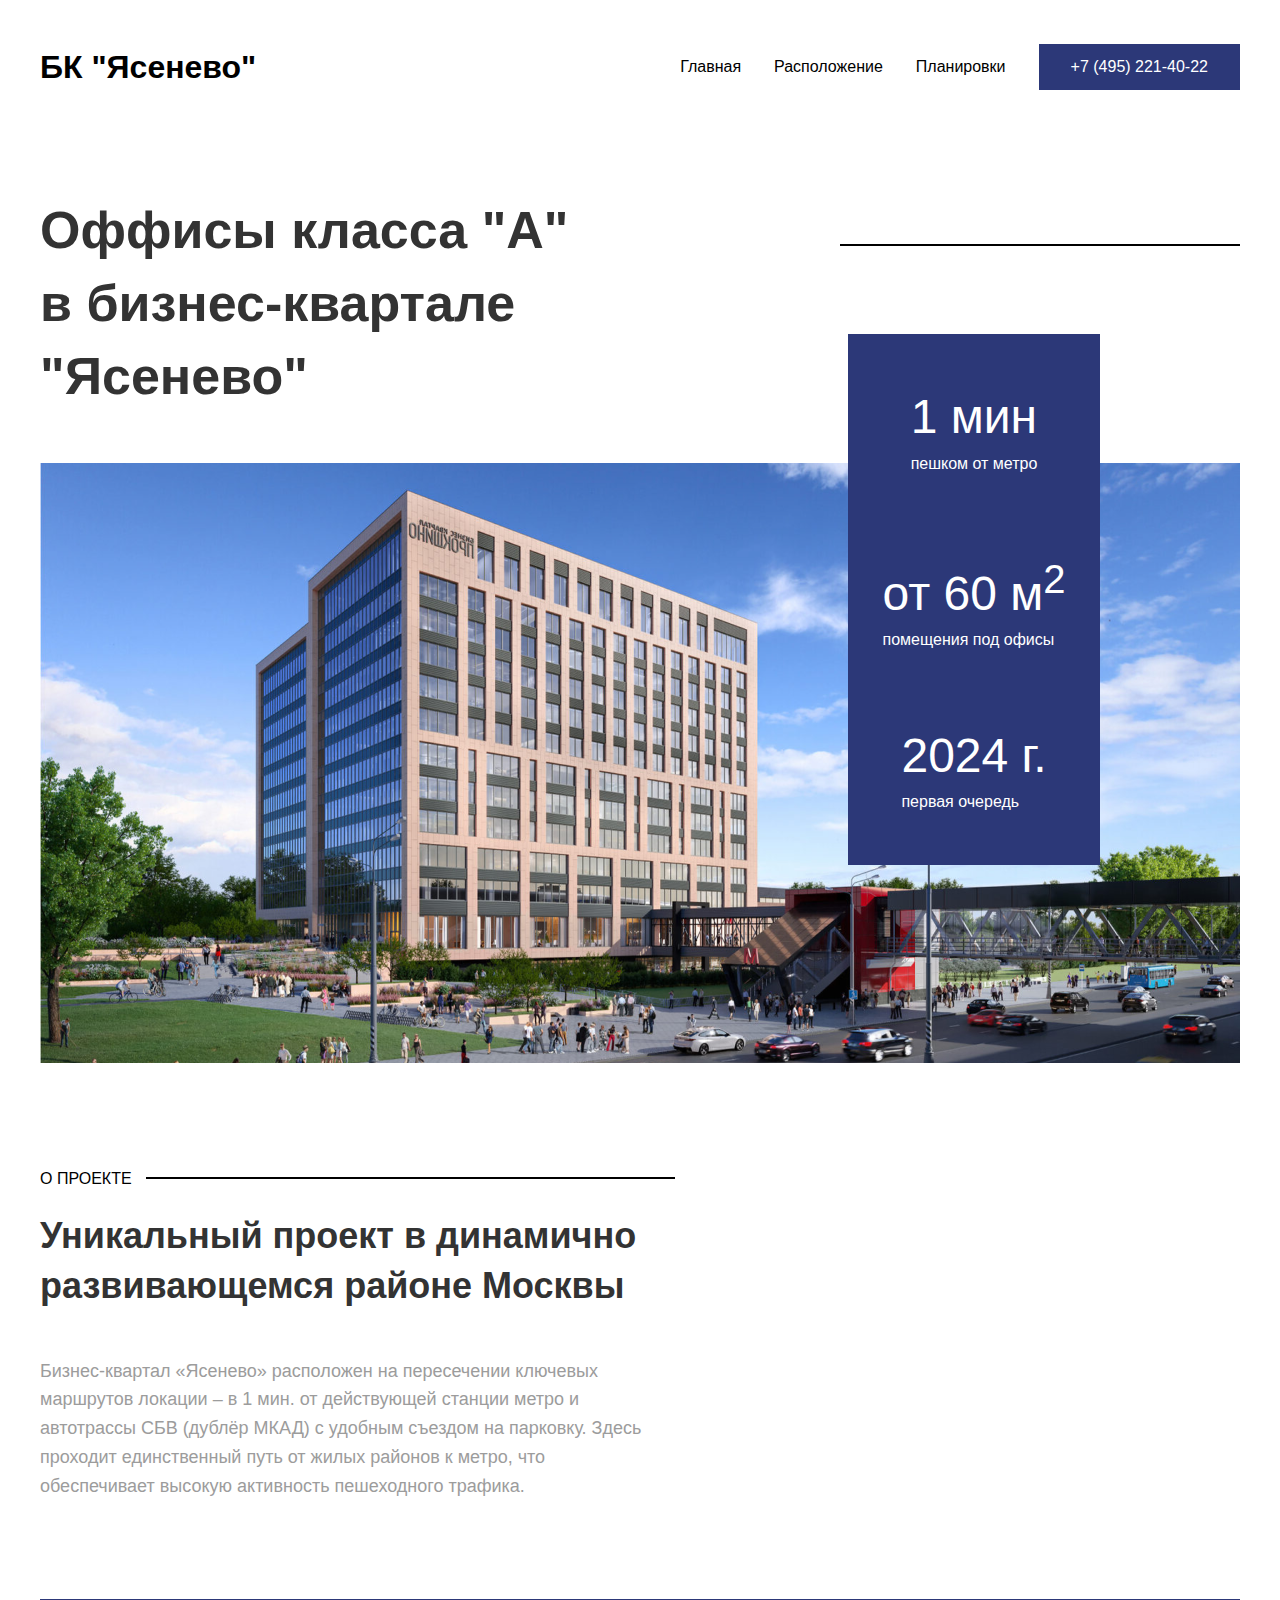
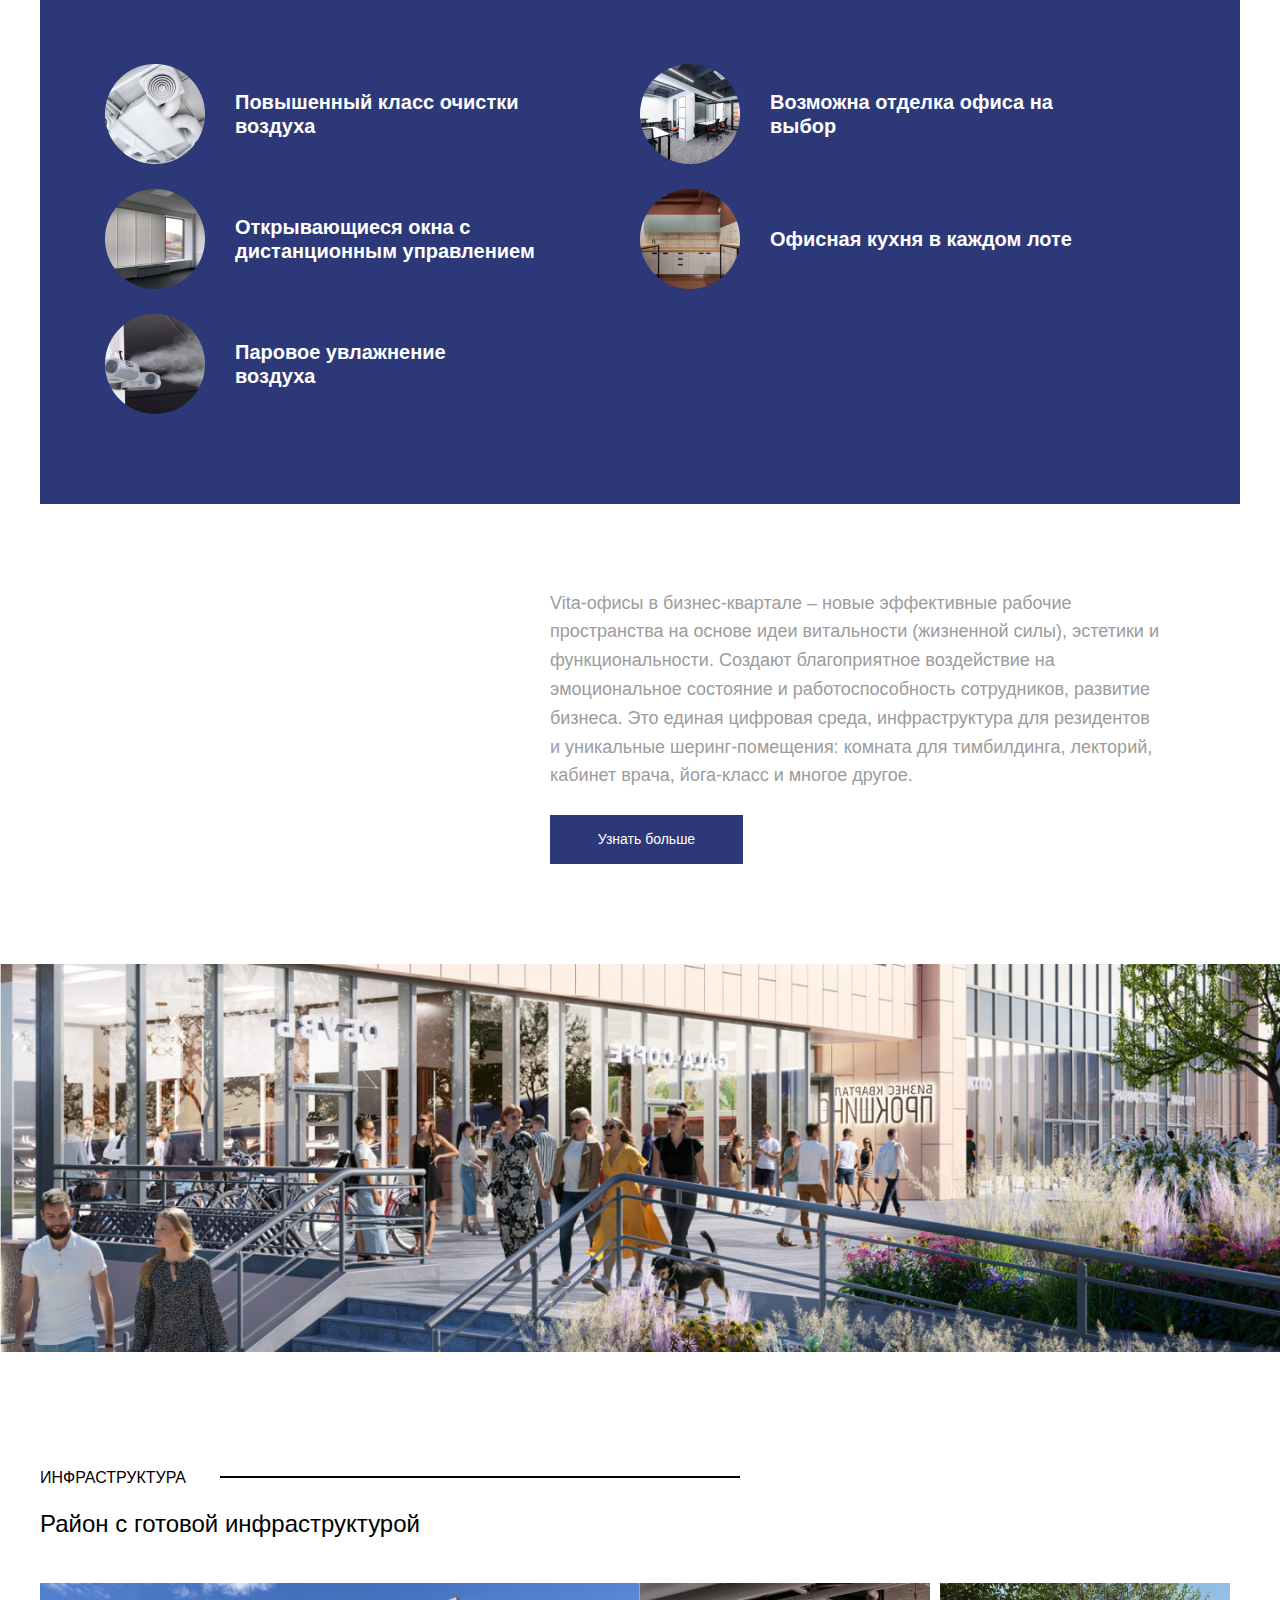
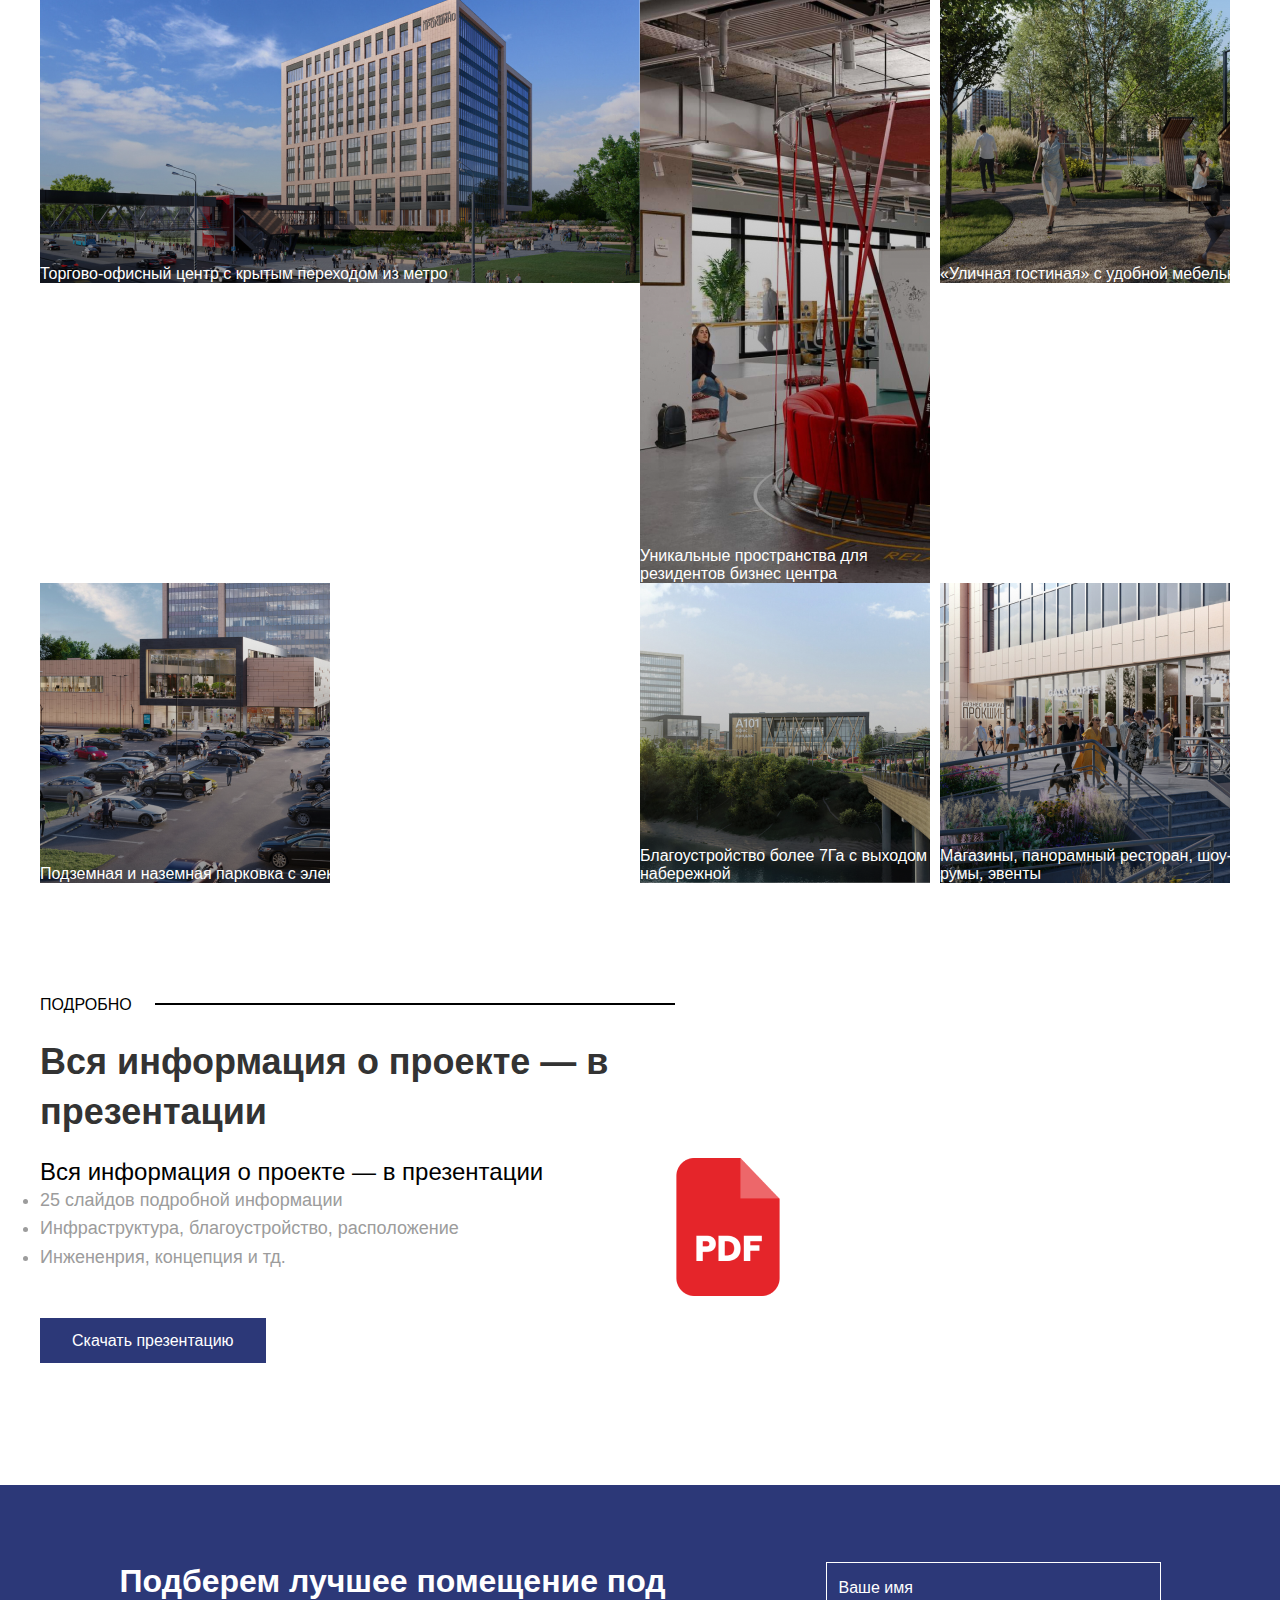
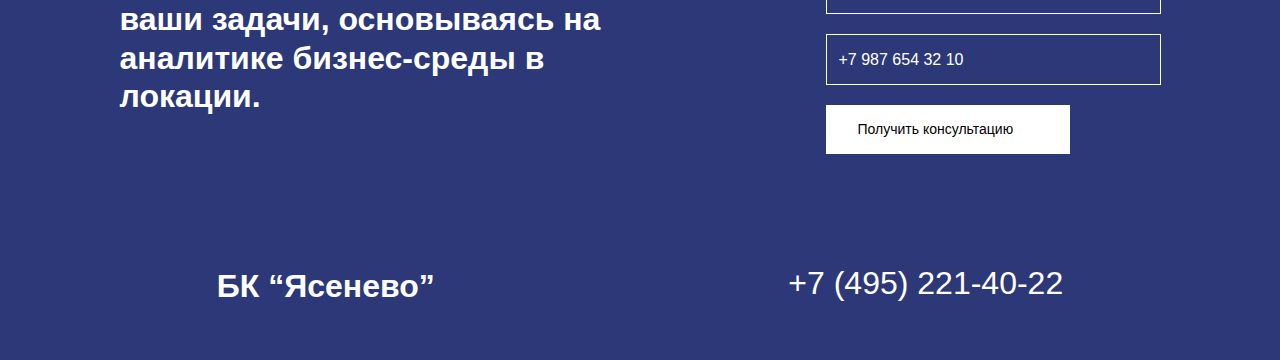
==== commit 99560551: "except grid" ====
--- a/index.html
+++ b/index.html
@@ -24,7 +24,7 @@
 				<div class="header__logo">БК "Ясенево"</div>
 				<nav>
 					<ul class="nav__items">
-						<li class="nav__item"><a href="/"></a></li>
+						<li class="nav__item"><a href="/"></a>Главная</li>
 						<li class="nav__item"><a href="location.html">Расположение</a></li>
 						<li class="nav__item"><a href="plans.html">Планировки</a></li>
 						<li class="nav__item nav__item_button">
@@ -78,23 +78,23 @@
 				<div class="inf-about__items">
 					<div class="inf-about__item">
 						<img src="assets/images/about/about-1.png" alt="очистка воздуха">
-						<p>Повышенный класс очистки воздуха</p>
+						<p class="item__text">Повышенный класс очистки воздуха</p>
 					</div>
 					<div class="inf-about__item">
 						<img src="assets/images/about/about-4.png" alt="очистка воздуха">
-						<p>Возможна отделка офиса на выбор</p>
+						<p class="item__text">Возможна отделка офиса на выбор</p>
 					</div>
 					<div class="inf-about__item">
 						<img src="assets/images/about/about-2.png" alt="очистка воздуха">
-						<p>Открывающиеся окна с дистанционным управлением</p>
+						<p class="item__text">Открывающиеся окна с дистанционным управлением</p>
 					</div>
 					<div class="inf-about__item">
 						<img src="assets/images/about/about-5.png" alt="очистка воздуха">
-						<p>Офисная кухня в каждом лоте</p>
+						<p class="item__text">Офисная кухня в каждом лоте</p>
 					</div>
 					<div class="inf-about__item">
 						<img src="assets/images/about/about-3.png" alt="очистка воздуха">
-						<p>Паровое увлажнение воздуха</p>
+						<p class="item__text">Паровое увлажнение воздуха</p>
 					</div>
 				</div>
 
@@ -118,7 +118,7 @@
 
 				<div class="infra__cards">
 					<div class="infra__card infra__card_1">
-						<img src="assets/images/infra/infra-1.png" alt="">
+						<img class="infra-img-1" src="assets/images/infra/infra-1.png" alt="">
 						<span class="infra__card_text">Торгово-офисный центр с крытым переходом из метро</span>
 					</div>
 					<div class="infra__card infra__card_2">
--- a/css/main-dist.css
+++ b/css/main-dist.css
@@ -1,2 +1,2 @@
-.header{display:-webkit-box;display:-ms-flexbox;display:flex;-webkit-box-align:center;-ms-flex-align:center;align-items:center;-webkit-box-pack:justify;-ms-flex-pack:justify;justify-content:space-between;color:#000000;margin-top:40px}.header__logo{font-style:normal;font-weight:700;line-height:170%;font-size:32px}.nav{list-style:none;-webkit-box-align:center;-ms-flex-align:center;align-items:center;-webkit-box-pack:justify;-ms-flex-pack:justify;justify-content:space-between;width:600px}.nav__items{display:-webkit-box;display:-ms-flexbox;display:flex;gap:33px;-webkit-box-align:center;-ms-flex-align:center;align-items:center}.nav__items .nav__item_button{color:#fff;padding:14px 32px;background:#2C3878}.nav__items .nav__item_image{display:none}@media screen and (max-width:1279px) and (min-width:768px){.header__logo{font-size:20px}.nav{width:480px}.nav__item{font-size:14px}.nav__item:first-child{display:none}}@media screen and (max-width:767px){.header{margin-top:15px}.header__logo{font-size:20px}.nav{width:auto}.nav__item{padding:12px 20px}.nav__item:not(:last-child){display:none}.nav__item .phone__number{display:none}.nav__item .nav__item_image{display:block}}.hero{padding:100px 0;position:relative}.hero__title{max-width:572px;color:#333333;font-size:72px;font-style:normal;font-weight:bold;line-height:140%;margin-bottom:50px}.hero__title:after{position:absolute;content:"";top:150px;right:0;max-width:400px;height:2px;background:#000000}.hero__title_smaller{font-size:52px}.hero__title .hero__image{width:100%;height:600px;-o-object-fit:cover;object-fit:cover}.hero__title .hero__parametrs{position:absolute;right:140px;top:240px;background:#2C3878;width:252px;display:-webkit-box;display:-ms-flexbox;display:flex;-webkit-box-orient:vertical;-webkit-box-direction:normal;-ms-flex-direction:column;flex-direction:column;-webkit-box-align:center;-ms-flex-align:center;align-items:center;-ms-flex-pack:distribute;justify-content:space-around;padding-top:30px}.hero__title .hero__parametrs_item{padding:40px 0}.hero__title .hero__parametrs_item span{display:block;color:#ffffff;font-weight:400;font-size:16px;padding-bottom:10px;line-height:160%}.hero__title .hero__parametrs_item strong{font-size:48px}.hero-nav{display:none}@media screen and (max-width:1279px) and (min-width:768px){.hero__image{height:400px}.hero__title{font-size:40px;max-width:480px;color:#333333;margin-bottom:40px}.hero__title:after{top:130px;right:0;width:30vw}.hero__title_smaler{font-size:32px}.hero .hero__parametrs{position:static;width:100%;-webkit-box-orient:horizontal;-webkit-box-direction:normal;-ms-flex-direction:row;flex-direction:row;-webkit-box-pack:space-evenly;-ms-flex-pack:space-evenly;justify-content:space-evenly}.hero .hero__parametrs:not(.hero__parametrs_large){position:absolute;top:auto;right:0;height:160px;width:240px}.hero .hero__parametrs__item{padding:30px 0}.hero .hero__parametrs__item strong{font-size:40px}}@media screen and (max-width:767px){.hero{padding:50px 0}.hero__image{height:200px}.hero__title{font-size:24px;max-width:100%;margin-bottom:20px}.hero__title:after{width:0}.hero__title_smaller{font-size:24px}.hero__parametrs{position:static;width:100%;-webkit-box-orient:horizontal;-webkit-box-direction:normal;-ms-flex-direction:row;flex-direction:row;-webkit-box-pack:space-evenly;-ms-flex-pack:space-evenly;justify-content:space-evenly;padding-top:15px}.hero__parametrs:not(.hero__parametrs_large){position:absolute;top:auto;right:0;height:90px;width:150px}.hero__parametrs__item{padding:20px 0}.hero__parametrs__item span{font-size:10px;padding-bottom:5px}.hero__parametrs__item strong{font-size:20px}.hero-nav{display:-webkit-box;display:-ms-flexbox;display:flex;width:100%;-webkit-box-pack:justify;-ms-flex-pack:justify;justify-content:space-between}.hero-nav .nav__item{font-size:14px;text-align:center;-webkit-box-flex:1;-ms-flex:1;flex:1;display:block;margin:15px 5px;color:#fff;padding:14px 32px;background:#2C3878}}.hero{padding:100px 0;position:relative}.hero__title{max-width:700px;color:#333333;font-size:72px;font-style:normal;font-weight:bold;line-height:140%;margin-bottom:50px}.hero__title:after{position:absolute;content:"";top:150px;right:0;width:422px;height:2px;background:#000000}.hero__title_smaller{font-size:52px}.hero .hero__image{width:100%;height:600px;-o-object-fit:cover;object-fit:cover}.hero .hero__parametrs{position:absolute;right:140px;top:240px;background:#2C3878;width:252px;display:-webkit-box;display:-ms-flexbox;display:flex;-webkit-box-orient:vertical;-webkit-box-direction:normal;-ms-flex-direction:column;flex-direction:column;-webkit-box-align:center;-ms-flex-align:center;align-items:center;-ms-flex-pack:distribute;justify-content:space-around;padding-top:30px}.hero .hero__parametrs_item{padding:40px 0}.hero .hero__parametrs_item span{display:block;color:#ffffff;font-weight:400;font-size:16px;padding-bottom:10px;line-height:160%}.hero .hero__parametrs_item strong{font-size:48px}.hero{padding:100px 0;position:relative}.hero__title{max-width:700px;color:#333333;font-size:72px;font-style:normal;font-weight:bold;line-height:140%;margin-bottom:50px}.hero__title:after{position:absolute;content:"";top:150px;right:0;width:492px;height:2px;background:#000000}.hero__title_smaller{font-size:52px}.inf-about{width:100%;margin-bottom:100px}.inf-about__project{position:relative;text-transform:uppercase;color:#000000;font-size:16px;font-style:normal;font-weight:500;line-height:150%;gap:13px;padding-bottom:20px}.inf-about__project:after{position:absolute;content:"";top:10px;right:565px;width:529px;height:2px;background:#000000}.inf-about .desc__title_inf-about{max-width:713px;padding-bottom:45px;color:#333333;font-size:36px;font-style:normal;font-weight:600;line-height:140%}.inf-about .desc__text{color:#9C9C9C;font-size:18px;font-style:normal;font-weight:400;line-height:160%}.inf-about .desc__text_inf-left{padding-right:600px;margin-bottom:98px}.inf-about .desc__text_inf-right{padding-left:640px;margin-bottom:25px}.inf-about .desc__text__plans{margin-bottom:25px}.inf-about .inf-about__button{color:#fff;padding:14px 32px;background:#2C3878}.inf-about__items{background:#2C3878;display:-ms-grid;display:grid;-ms-grid-columns:1fr 1fr;grid-template-columns:1fr 1fr;padding:65px;margin-bottom:85px}.inf-about__item{width:330px;display:-webkit-box;display:-ms-flexbox;display:flex;-webkit-box-align:center;-ms-flex-align:center;align-items:center;color:#ffffff;gap:30px;margin-bottom:25px}.inf-about__item:nth-child(3){width:370px}.inf-about__item:nth-child(5){width:370px}.inf-about__img{-o-object-fit:cover;object-fit:cover;margin:0 auto;margin-bottom:110px}.infra{padding-bottom:110px}.infra .infra__border{position:relative;color:#000000;font-size:16px;font-style:normal;font-weight:500;line-height:150%;text-transform:uppercase;margin-bottom:20px}.infra .infra__border__title{margin-bottom:45px}.infra .infra__border:after{position:absolute;content:"";top:10px;right:500px;width:520px;height:2px;background:#000000}.infra__title{margin-bottom:45px}.infra__cards{display:-ms-grid;display:grid;-ms-grid-rows:auto 10px auto;grid-template-areas:"1 1 2 3" "4 5 6";-ms-grid-columns:2fr 10px 1fr 10px 1fr;grid-template-columns:2fr 1fr 1fr;grid-gap:10px}.infra__cards .infra__card_1{width:100%;height:300px;position:relative}.infra__cards .infra__card_2{height:600px;width:100%;position:relative}.infra__cards .infra__card_3{width:100%;height:300px;position:relative}.infra__cards .infra__card_4{width:100%;height:300px;position:relative}.infra__cards .infra__card_5{width:100%;height:300px;position:relative}.infra__cards .infra__card_6{width:100%;height:300px;position:relative}.infra__cards .infra__card .infra__card_text{position:absolute;bottom:0;left:0;color:#ffffff}.details{padding-bottom:135px}.details__block{display:-webkit-box;display:-ms-flexbox;display:flex}.block{margin-bottom:20px}.block .block__border{position:relative;color:#000000;font-size:16px;font-style:normal;font-weight:500;line-height:150%;text-transform:uppercase;margin-bottom:20px}.block .block__border:after{position:absolute;content:"";top:10px;right:565px;width:520px;height:2px;background:#000000}.block .block__title{max-width:570px;color:#333333;font-size:36px;font-style:normal;font-weight:600;line-height:140%}.details__items{margin-right:200px;margin-bottom:60px}.details__img{width:138px;height:138px;-ms-flex-item-align:start;-ms-grid-row-align:start;align-self:start;cursor:pointer}.button__details{color:#fff;padding:14px 32px;background:#2C3878}.details__item{color:#9C9C9C;font-size:18px;font-style:normal;font-weight:400;list-style-type:disc;line-height:160%}.plans{width:100%;max-width:561px;color:#9C9C9C;font-size:18px;font-style:normal;font-weight:400;line-height:160%}.plans__image_2{margin-bottom:119px}.plans-desc{margin-bottom:71px}.plans__border{position:relative;color:#000000;font-size:16px;font-style:normal;font-weight:500;line-height:150%;text-transform:uppercase;margin-bottom:43px}.plans__border:after{position:absolute;content:"";top:11px;right:670px;width:400px;height:2px;background:#000000}.plans__offices{display:-webkit-box;display:-ms-flexbox;display:flex;-ms-flex-wrap:wrap;flex-wrap:wrap;margin-bottom:100px}.plans__offices .plan{gap:15px;width:380px}.plans__offices .plan__image{margin-bottom:37px}.plans__offices .plan__title{color:#000;font-size:24px;font-style:normal;font-weight:500;line-height:150%;text-transform:uppercase;margin-bottom:11px}.plans__offices .plan__desc{max-width:310px;color:#9C9C9C;font-size:18px;font-style:normal;font-weight:400;line-height:120%;margin-bottom:53px}.plans__offices .plan__button{border:none;padding:14px 34px 14px 32px;background:#2C3878;color:#ffffff;font-size:14px;font-style:normal;font-weight:500;line-height:150%;cursor:pointer;margin-bottom:35px}.footer{width:1440px;background:#2C3878}.footer .footer-block__contacts{display:-webkit-box;display:-ms-flexbox;display:flex;-ms-flex-pack:distribute;justify-content:space-around}.footer .footer-block{padding-top:77px;padding-bottom:46px;color:#ffffff}.footer .footer-block .footer__text-inp{display:-webkit-box;display:-ms-flexbox;display:flex;-ms-flex-pack:distribute;justify-content:space-around;padding-bottom:110px}.footer .footer-block .footer__text-inp .footer__inp{-webkit-box-orient:vertical;-webkit-box-direction:normal;-ms-flex-direction:column;flex-direction:column;width:335px;padding:12px;background:#2C3878;color:#ffffff;border:none;border:solid 1px #ffffff}.footer .footer-block .footer__text-inp .footer__inp_name{margin-bottom:20px}.footer .footer-block .footer__text-inp .footer__inp_tel{padding-bottom:20px}.footer .footer-block .footer__text-inp input::-webkit-input-placeholder{color:#ffffff}.footer .footer-block .footer__text-inp .footer__button{background-color:#ffffff;color:#000000;font-size:14px;font-style:normal;font-weight:500;line-height:150%;padding:14px 32px;width:244px}.footer .footer-block .footer__text-inp .footer__text{max-width:547px;font-size:32px;font-style:normal;font-weight:600;line-height:120%}.footer .footer__logo{color:#ffffff;-webkit-font-feature-settings:"clig" off,"liga" off;font-feature-settings:"clig" off,"liga" off;font-size:32px;font-style:normal;font-weight:700;line-height:170%}.footer .footer__tel{color:#ffffff;font-size:32px;font-style:normal;font-weight:500;line-height:150%}*{margin:0;padding:0;font-weight:normal;-webkit-box-sizing:border-box;box-sizing:border-box;font-family:"Montserrat",sans-serif}a{-webkit-text-decoration:none;text-decoration:none;color:inherit}li{list-style-type:none}.container{max-width:1200px;margin:0 auto}@media screen and (max-width:1279px) and (min-width:768px){.container{width:90vw}}@media screen and (max-width:767px){.container{width:auto;margin:0 15px}}
+.header{display:-webkit-box;display:-ms-flexbox;display:flex;-webkit-box-align:center;-ms-flex-align:center;align-items:center;-webkit-box-pack:justify;-ms-flex-pack:justify;justify-content:space-between;color:#000000;margin-top:40px}.header__logo{font-style:normal;font-weight:700;line-height:170%;font-size:32px}.nav{list-style:none;-webkit-box-align:center;-ms-flex-align:center;align-items:center;-webkit-box-pack:justify;-ms-flex-pack:justify;justify-content:space-between;width:600px}.nav__items{display:-webkit-box;display:-ms-flexbox;display:flex;gap:33px;-webkit-box-align:center;-ms-flex-align:center;align-items:center}.nav__items .nav__item_button{color:#fff;padding:14px 32px;background:#2C3878}.nav__items .nav__item_image{display:none}@media screen and (max-width:1279px) and (min-width:768px){.header__logo{font-size:20px}.nav{width:480px}.nav__item{font-size:14px}.nav__item:first-child{display:none}}@media screen and (max-width:767px){.header{margin-top:15px}.header__logo{font-size:20px}.nav{width:auto}.nav__item{padding:12px 20px}.nav__item:not(:last-child){display:none}.nav__item .phone__number{display:none}.nav__item .nav__item_image{display:block}}.hero{padding:100px 0;position:relative}.hero__title{max-width:572px;color:#333333;font-size:52px;font-style:normal;font-weight:700;line-height:140%;margin-bottom:50px}.hero__title:after{position:absolute;content:"";top:150px;right:0;max-width:400px;height:2px;background:#000000}.hero__title_smaller{font-size:52px}.hero__title .hero__image{width:100%;height:600px;-o-object-fit:cover;object-fit:cover}.hero__title .hero__parametrs{position:absolute;right:140px;top:240px;background:#2C3878;width:252px;display:-webkit-box;display:-ms-flexbox;display:flex;-webkit-box-orient:vertical;-webkit-box-direction:normal;-ms-flex-direction:column;flex-direction:column;-webkit-box-align:center;-ms-flex-align:center;align-items:center;-ms-flex-pack:distribute;justify-content:space-around;padding-top:30px}.hero__title .hero__parametrs_item{padding:40px 0}.hero__title .hero__parametrs_item span{display:block;color:#ffffff;font-weight:400;font-size:16px;padding-bottom:10px;line-height:160%}.hero__title .hero__parametrs_item strong{font-size:48px}.hero-nav{display:none}@media screen and (max-width:1279px) and (min-width:768px){.hero__image{height:400px}.hero__title{font-size:40px;max-width:480px;color:#333333;margin-bottom:40px}.hero__title:after{top:130px;right:0;width:30vw}.hero__title_smaler{font-size:32px}.hero .hero__parametrs{position:static;width:100%;-webkit-box-orient:horizontal;-webkit-box-direction:normal;-ms-flex-direction:row;flex-direction:row;-webkit-box-pack:space-evenly;-ms-flex-pack:space-evenly;justify-content:space-evenly}.hero .hero__parametrs:not(.hero__parametrs_large){position:absolute;top:auto;right:0;height:160px;width:240px}.hero .hero__parametrs__item{padding:30px 0}.hero .hero__parametrs__item strong{font-size:40px}}@media screen and (max-width:767px){.hero{padding:50px 0}.hero__image{height:200px}.hero__title{font-size:24px;max-width:343px;margin-bottom:20px}.hero__title:after{width:0}.hero__title_smaller{font-size:24px}.hero .hero__parametrs{position:static;width:100%;-webkit-box-orient:horizontal;-webkit-box-direction:normal;-ms-flex-direction:row;flex-direction:row;-webkit-box-pack:space-evenly;-ms-flex-pack:space-evenly;justify-content:space-evenly;padding-top:15px}.hero .hero__parametrs:not(.hero__parametrs_large){position:absolute;top:auto;right:0;height:90px;width:150px}.hero .hero__parametrs .hero__parametrs_item{padding:20px 0}.hero .hero__parametrs .hero__parametrs_item strong{font-size:20px}.hero .hero__parametrs .hero__parametrs_item span{font-size:10px;padding-bottom:5px}.hero-nav{display:-webkit-box;display:-ms-flexbox;display:flex;width:100%;-webkit-box-pack:justify;-ms-flex-pack:justify;justify-content:space-between}.hero-nav .nav__item{font-size:14px;text-align:center;-webkit-box-flex:1;-ms-flex:1;flex:1;display:block;margin:15px 5px;color:#fff;padding:14px 32px;background:#2C3878}}.hero{padding:100px 0;position:relative}.hero__title{max-width:700px;color:#333333;font-size:52px;font-style:normal;font-weight:bold;line-height:140%;margin-bottom:50px}.hero__title:after{position:absolute;content:"";top:140px;right:0;width:422px;height:2px;background:#000000}.hero__title_smaller{font-size:52px}.hero .hero__image{width:100%;height:600px;-o-object-fit:cover;object-fit:cover}.hero .hero__parametrs{position:absolute;right:140px;top:240px;background:#2C3878;width:252px;display:-webkit-box;display:-ms-flexbox;display:flex;-webkit-box-orient:vertical;-webkit-box-direction:normal;-ms-flex-direction:column;flex-direction:column;-webkit-box-align:center;-ms-flex-align:center;align-items:center;-ms-flex-pack:distribute;justify-content:space-around;padding-top:30px}.hero .hero__parametrs_item{padding:40px 0}.hero .hero__parametrs_item span{display:block;color:#ffffff;font-weight:400;font-size:16px;padding-bottom:10px;line-height:160%}.hero .hero__parametrs_item strong{font-size:48px}@media screen and (max-width:1279px) and (min-width:768px){.hero__image{height:400px}.hero__title{font-size:40px;max-width:480px;color:#333333;margin-bottom:40px}.hero__title:after{top:130px;right:0;width:30vw}.hero__title_smaler{font-size:32px}.hero .hero__parametrs{position:static;width:100%;-webkit-box-orient:horizontal;-webkit-box-direction:normal;-ms-flex-direction:row;flex-direction:row;-webkit-box-pack:space-evenly;-ms-flex-pack:space-evenly;justify-content:space-evenly}.hero .hero__parametrs:not(.hero__parametrs_large){position:absolute;top:auto;right:0;height:160px;width:240px}.hero .hero__parametrs__item{padding:30px 0}.hero .hero__parametrs__item strong{font-size:40px}}@media screen and (max-width:767px){.hero{padding:50px 0}.hero__image{height:200px}.hero__title{font-size:24px;max-width:343px;margin-bottom:20px}.hero__title:after{width:0}.hero__title_smaller{font-size:24px}.hero .hero__parametrs{position:static;width:100%;-webkit-box-orient:horizontal;-webkit-box-direction:normal;-ms-flex-direction:row;flex-direction:row;-webkit-box-pack:space-evenly;-ms-flex-pack:space-evenly;justify-content:space-evenly;padding-top:15px}.hero .hero__parametrs:not(.hero__parametrs_large){position:absolute;top:auto;right:0;height:90px;width:150px}.hero .hero__parametrs .hero__parametrs_item{padding:20px 0}.hero .hero__parametrs .hero__parametrs_item strong{font-size:20px}.hero .hero__parametrs .hero__parametrs_item span{font-size:10px;padding-bottom:5px}}.hero{padding:100px 0;position:relative}.hero__title{max-width:700px;color:#333333;font-size:52px;font-style:normal;font-weight:bold;line-height:140%;margin-bottom:50px}.hero__title:after{position:absolute;content:"";top:140px;right:0;width:492px;height:2px;background:#000000}.hero__title_smaller{font-size:52px}.hero .hero__image{width:100%;height:600px;-o-object-fit:cover;object-fit:cover}.hero .hero__parametrs{position:absolute;right:140px;top:240px;background:#2C3878;width:252px;display:-webkit-box;display:-ms-flexbox;display:flex;-webkit-box-orient:vertical;-webkit-box-direction:normal;-ms-flex-direction:column;flex-direction:column;-webkit-box-align:center;-ms-flex-align:center;align-items:center;-ms-flex-pack:distribute;justify-content:space-around;padding-top:30px}.hero .hero__parametrs_item{padding:40px 0}.hero .hero__parametrs_item span{display:block;color:#ffffff;font-weight:400;font-size:16px;padding-bottom:10px;line-height:160%}.hero .hero__parametrs_item strong{font-size:48px}@media screen and (max-width:1279px) and (min-width:768px){.hero__image{height:400px}.hero__title{font-size:40px;max-width:480px;color:#333333;margin-bottom:40px}.hero__title:after{top:130px;right:0;width:30vw}.hero__title_smaler{font-size:32px}.hero .hero__parametrs{position:static;width:100%;-webkit-box-orient:horizontal;-webkit-box-direction:normal;-ms-flex-direction:row;flex-direction:row;-webkit-box-pack:space-evenly;-ms-flex-pack:space-evenly;justify-content:space-evenly}.hero .hero__parametrs:not(.hero__parametrs_large){position:absolute;top:auto;right:0;height:160px;width:240px}.hero .hero__parametrs__item{padding:30px 0}.hero .hero__parametrs__item strong{font-size:40px}}@media screen and (max-width:767px){.hero{padding:50px 0}.hero__image{height:200px}.hero__title{font-size:24px;max-width:343px;margin-bottom:20px}.hero__title:after{width:0}.hero__title_smaller{font-size:24px}.hero .hero__parametrs{position:static;width:100%;-webkit-box-orient:horizontal;-webkit-box-direction:normal;-ms-flex-direction:row;flex-direction:row;-webkit-box-pack:space-evenly;-ms-flex-pack:space-evenly;justify-content:space-evenly;padding-top:15px}.hero .hero__parametrs:not(.hero__parametrs_large){position:absolute;top:auto;right:0;height:90px;width:150px}.hero .hero__parametrs .hero__parametrs_item{padding:20px 0}.hero .hero__parametrs .hero__parametrs_item strong{font-size:20px}.hero .hero__parametrs .hero__parametrs_item span{font-size:10px;padding-bottom:5px}}.inf-about{width:100%;margin-bottom:100px}.inf-about__project{position:relative;text-transform:uppercase;color:#000000;font-size:16px;font-style:normal;font-weight:500;line-height:150%;gap:13px;padding-bottom:20px}.inf-about__project:after{position:absolute;content:"";top:10px;right:565px;width:529px;height:2px;background:#000000}.inf-about .desc__title_inf-about{max-width:713px;padding-bottom:45px;color:#333333;font-size:36px;font-style:normal;font-weight:600;line-height:140%}.inf-about .desc__text{color:#9C9C9C;font-size:18px;font-style:normal;font-weight:400;line-height:160%}.inf-about .desc__text_inf-left{max-width:610px;margin-bottom:98px}.inf-about .desc__text_inf-right{display:-webkit-box;display:-ms-flexbox;display:flex;-webkit-box-orient:vertical;-webkit-box-direction:normal;-ms-flex-direction:column;flex-direction:column;margin-left:510px;max-width:610px;margin-bottom:25px}.inf-about .desc__text__plans{margin-bottom:25px}.inf-about .inf-about__button{padding:14px 32px;display:-webkit-box;display:-ms-flexbox;display:flex;text-align:center;-webkit-box-pack:center;-ms-flex-pack:center;justify-content:center;background:#2C3878;width:193px;color:#ffffff;font-size:14px;font-style:normal;font-weight:500;line-height:150%}.inf-about__items{background:#2C3878;display:-ms-grid;display:grid;-ms-grid-columns:1fr 1fr;grid-template-columns:1fr 1fr;padding:65px;margin-bottom:85px}.inf-about__item{display:-webkit-box;display:-ms-flexbox;display:flex;-webkit-box-align:center;-ms-flex-align:center;align-items:center;gap:30px;margin-bottom:25px}.inf-about__item:nth-child(3){width:430px}.inf-about__item:nth-child(5){width:370px}.inf-about__img{-o-object-fit:cover;object-fit:cover;width:100%;margin-bottom:110px}.inf-about .item__text{color:#ffffff;font-size:20px;font-style:normal;font-weight:600;line-height:120%;width:310px}@media screen and (max-width:1279px) and (min-width:768px){.inf-about{width:90%}.inf-about__project{position:relative;text-transform:uppercase;color:#000000;font-size:16px;font-style:normal;font-weight:500;line-height:150%;gap:13px;padding-bottom:20px}.inf-about__project:after{position:absolute;content:"";top:10px;right:179px;width:529px;height:2px;background:#000000}.inf-about .inf-about__items{display:-webkit-box;display:-ms-flexbox;display:flex;-webkit-box-orient:vertical;-webkit-box-direction:normal;-ms-flex-direction:column;flex-direction:column}.inf-about__img{width:100%}.inf-about .inf-about__button{padding:14px 32px}.inf-about .inf-about__button .desc__text_inf-right{margin-left:0}}@media screen and (max-width:767px){.inf-about{width:90%}.inf-about__img{width:100%;min-height:250px}.inf-about__project{position:relative;text-transform:uppercase;color:#000000;font-size:12px;font-style:normal;font-weight:500;line-height:150%;gap:13px;padding-bottom:20px}.inf-about__project:after{position:absolute;content:"";top:10px;right:187px;width:267px;height:2px;background:#000000}.inf-about .desc__text_inf-right{margin-left:0}.inf-about .desc__text{color:#9C9C9C;font-size:16px;font-style:normal;font-weight:400;line-height:160%}.inf-about .inf-about__items{display:-webkit-box;display:-ms-flexbox;display:flex;-webkit-box-orient:vertical;-webkit-box-direction:normal;-ms-flex-direction:column;flex-direction:column}.inf-about .item__text{color:#ffffff;font-size:16px;font-style:normal;font-weight:600;line-height:120%;width:200px}.infra__card_text{width:254px}}.infra{padding-bottom:110px}.infra .infra__border{position:relative;color:#000000;font-size:16px;font-style:normal;font-weight:500;line-height:150%;text-transform:uppercase;margin-bottom:20px}.infra .infra__border__title{margin-bottom:45px}.infra .infra__border:after{position:absolute;content:"";top:10px;right:500px;width:520px;height:2px;background:#000000}.infra__title{margin-bottom:45px}.infra__cards{display:-ms-grid;display:grid;grid-template-areas:"1 1 2 3" "4 5 6";-ms-grid-columns:2fr 1fr 1fr;grid-template-columns:2fr 1fr 1fr}.infra__cards .infra__card_1{width:100%;height:300px;position:relative}.infra__cards .infra__card_2{height:600px;width:100%;position:relative}.infra__cards .infra__card_3{width:100%;height:300px;position:relative}.infra__cards .infra__card_4{width:100%;height:300px;position:relative}.infra__cards .infra__card_5{width:100%;height:300px;position:relative}.infra__cards .infra__card_6{width:100%;height:300px;position:relative}.infra__cards .infra__card .infra__card_text{position:absolute;bottom:0;left:0;color:#ffffff}@media screen and (max-width:1279px) and (min-width:768px){.infra{width:775px}.infra .infra__border{position:relative;text-transform:uppercase;color:#000000;font-size:16px;font-style:normal;font-weight:500;line-height:150%;gap:13px;padding-bottom:20px}.infra .infra__border:after{position:absolute;content:"";top:11px;right:330px;width:529px;height:2px;background:#000000}.infra .infra__cards{max-width:773px;display:-ms-grid;display:grid;-ms-grid-columns:1fr 1fr;grid-template-columns:1fr 1fr;-ms-grid-rows:1fr 1fr 1fr;grid-template-rows:1fr 1fr 1fr}.infra .infra__cards>:first-child{-ms-grid-row:1;-ms-grid-column:1}.infra .infra__cards>:nth-child(2){-ms-grid-row:1;-ms-grid-column:2}.infra .infra__cards>:nth-child(3){-ms-grid-row:2;-ms-grid-column:1}.infra .infra__cards>:nth-child(4){-ms-grid-row:2;-ms-grid-column:2}.infra .infra__cards>:nth-child(5){-ms-grid-row:3;-ms-grid-column:1}.infra .infra__cards>:nth-child(6){-ms-grid-row:3;-ms-grid-column:2}.infra .infra__card_1{-ms-grid-row:1;grid-row:1/1;-ms-grid-column:1;-ms-grid-column-span:1;grid-column:1/2}.infra .infra__card_2{-ms-grid-row:2;grid-row:2/2;-ms-grid-column:1;grid-column:1/1}.infra .infra__card_3{-ms-grid-row:2;grid-row:2/2;-ms-grid-column:2;grid-column:2/2}.infra .infra__card_4{-ms-grid-row:2;grid-row:2/2;-ms-grid-column:1;grid-column:1/1}.infra .infra__card_5{-ms-grid-row:2;grid-row:2/2;-ms-grid-column:2;grid-column:2/2}.infra .infra__card_6{-ms-grid-row:2;grid-row:2/2;-ms-grid-column:4;grid-column:4/4}}@media screen and (max-width:767px){.infra__border{position:relative;text-transform:uppercase;color:#000000;font-size:16px;font-style:normal;font-weight:500;line-height:150%;gap:13px;padding-bottom:20px}.infra__border:after{position:absolute;content:"";top:10px;right:187px;width:267px;height:2px;background:#000000}.infra .infra__cards{max-width:343px;display:-webkit-box;display:-ms-flexbox;display:flex;-webkit-box-orient:vertical;-webkit-box-direction:normal;-ms-flex-direction:column;flex-direction:column;gap:10px}.infra .infra-img-1{width:300px;height:300px;-ms-grid-row:1;grid-row:1/1;-ms-grid-column:1;-ms-grid-column-span:1;grid-column:1/2}}.details{padding-bottom:135px}.details__block{display:-webkit-box;display:-ms-flexbox;display:flex}.block{margin-bottom:20px}.block .block__border{position:relative;color:#000000;font-size:16px;font-style:normal;font-weight:500;line-height:150%;text-transform:uppercase;margin-bottom:20px}.block .block__border:after{position:absolute;content:"";top:10px;right:565px;width:520px;height:2px;background:#000000}.block .block__title{max-width:570px;color:#333333;font-size:36px;font-style:normal;font-weight:600;line-height:140%}.details__items{margin-right:200px;margin-bottom:60px}.details__img{width:138px;height:138px;-ms-flex-item-align:start;-ms-grid-row-align:start;align-self:start;cursor:pointer}.button__details{color:#fff;padding:14px 32px;background:#2C3878}.details__item{color:#9C9C9C;font-size:18px;font-style:normal;font-weight:400;list-style-type:disc;line-height:160%}@media screen and (max-width:1279px) and (min-width:768px){.details{padding-bottom:135px}}@media screen and (max-width:767px){.details{padding-bottom:135px}.details__block{display:-webkit-box;display:-ms-flexbox;display:flex;-webkit-box-orient:vertical;-webkit-box-direction:normal;-ms-flex-direction:column;flex-direction:column}.details__block .details__img{margin-bottom:50px}}.plans{width:100%;max-width:561px;color:#9C9C9C;font-size:18px;font-style:normal;font-weight:400;line-height:160%}.plans__image_2{margin-bottom:119px}.plans-desc{margin-bottom:71px}.plans__border{position:relative;color:#000000;font-size:16px;font-style:normal;font-weight:500;line-height:150%;text-transform:uppercase;margin-bottom:43px}.plans__border:after{position:absolute;content:"";top:11px;right:670px;width:400px;height:2px;background:#000000}.plans__offices{display:-webkit-box;display:-ms-flexbox;display:flex;-ms-flex-wrap:wrap;flex-wrap:wrap;margin-bottom:100px}.plans__offices .plan{gap:15px;width:380px}.plans__offices .plan__image{margin-bottom:37px}.plans__offices .plan__title{color:#000;font-size:24px;font-style:normal;font-weight:500;line-height:150%;text-transform:uppercase;margin-bottom:11px}.plans__offices .plan__desc{max-width:310px;color:#9C9C9C;font-size:18px;font-style:normal;font-weight:400;line-height:120%;margin-bottom:53px}.plans__offices .plan__button{border:none;padding:14px 34px 14px 32px;background:#2C3878;color:#ffffff;font-size:14px;font-style:normal;font-weight:500;line-height:150%;cursor:pointer;margin-bottom:35px}.footer{width:100%;background:#2C3878}.footer-block__contacts{display:-webkit-box;display:-ms-flexbox;display:flex;-ms-flex-pack:distribute;justify-content:space-around}.footer-block{padding-top:77px;padding-bottom:46px;color:#ffffff}.footer__text{max-width:547px;font-size:32px;font-style:normal;font-weight:600;line-height:120%}.footer__text-inp{display:-webkit-box;display:-ms-flexbox;display:flex;-ms-flex-pack:distribute;justify-content:space-around;margin-bottom:105px}.footer__text-inp .footer__inp{-webkit-box-orient:vertical;-webkit-box-direction:normal;-ms-flex-direction:column;flex-direction:column;width:335px;padding:12px;background:#2C3878;color:#ffffff;border:solid 1px #ffffff;font-size:16px;font-style:normal;font-weight:400;line-height:160%}.footer__text-inp .footer__inp_name{margin-bottom:20px}.footer__text-inp .footer__inp_tel{padding-bottom:20px}.footer__text-inp input::-webkit-input-placeholder{color:#ffffff}.footer__text-inp .footer__button{background-color:#ffffff;color:#000000;font-size:14px;font-style:normal;font-weight:500;line-height:150%;padding:14px 32px;width:244px}.footer__logo{color:#ffffff;-webkit-font-feature-settings:"clig" off,"liga" off;font-feature-settings:"clig" off,"liga" off;font-size:32px;font-style:normal;font-weight:700;line-height:170%}.footer__tel{color:#ffffff;font-size:32px;font-style:normal;font-weight:500;line-height:150%}@media screen and (max-width:1279px) and (min-width:768px){.footer{padding-left:71px;padding-right:71px}.footer__text{margin-bottom:20px}.footer__text-inp{display:-webkit-box;display:-ms-flexbox;display:flex;-webkit-box-orient:vertical;-webkit-box-direction:normal;-ms-flex-direction:column;flex-direction:column}}@media screen and (max-width:767px){.footer__text{font-size:20px;font-style:normal;font-weight:600;line-height:120%;margin-bottom:20px}.footer-block{padding:110px 13px 27px 13px}.footer__text-inp{display:-webkit-box;display:-ms-flexbox;display:flex;-webkit-box-orient:vertical;-webkit-box-direction:normal;-ms-flex-direction:column;flex-direction:column}.footer__button{margin-bottom:140px}.footer-block__contacts{display:-webkit-box;display:-ms-flexbox;display:flex;-webkit-box-orient:vertical;-webkit-box-direction:normal;-ms-flex-direction:column;flex-direction:column}.footer__logo{color:#ffffff;-webkit-font-feature-settings:"clig" off,"liga" off;font-feature-settings:"clig" off,"liga" off;font-size:24px;margin-bottom:15px}.footer__tel{color:#ffffff;font-size:24px}.footer__form{max-width:334px}}*{margin:0;padding:0;font-weight:normal;-webkit-box-sizing:border-box;box-sizing:border-box;font-family:"Montserrat",sans-serif}a{-webkit-text-decoration:none;text-decoration:none;color:inherit}li{list-style-type:none}.wrapper{max-width:100%}.container{max-width:1200px;margin:0 auto}@media screen and (max-width:1279px) and (min-width:768px){.container{width:90vw}}@media screen and (max-width:767px){.container{width:auto;margin:0 15px}}
 /*# sourceMappingURL=main-dist.css.map */--- a/css/blocks/hero-main.css
+++ b/css/blocks/hero-main.css
@@ -1,2 +1,2 @@
-.hero{padding:100px 0;position:relative}.hero__title{max-width:572px;color:#333333;font-size:72px;font-style:normal;font-weight:bold;line-height:140%;margin-bottom:50px}.hero__title:after{position:absolute;content:"";top:150px;right:0;max-width:400px;height:2px;background:#000000}.hero__title_smaller{font-size:52px}.hero__title .hero__image{width:100%;height:600px;-o-object-fit:cover;object-fit:cover}.hero__title .hero__parametrs{position:absolute;right:140px;top:240px;background:#2C3878;width:252px;display:-webkit-box;display:-ms-flexbox;display:flex;-webkit-box-orient:vertical;-webkit-box-direction:normal;-ms-flex-direction:column;flex-direction:column;-webkit-box-align:center;-ms-flex-align:center;align-items:center;-ms-flex-pack:distribute;justify-content:space-around;padding-top:30px}.hero__title .hero__parametrs_item{padding:40px 0}.hero__title .hero__parametrs_item span{display:block;color:#ffffff;font-weight:400;font-size:16px;padding-bottom:10px;line-height:160%}.hero__title .hero__parametrs_item strong{font-size:48px}.hero-nav{display:none}@media screen and (max-width:1279px) and (min-width:768px){.hero__image{height:400px}.hero__title{font-size:40px;max-width:480px;color:#333333;margin-bottom:40px}.hero__title:after{top:130px;right:0;width:30vw}.hero__title_smaler{font-size:32px}.hero .hero__parametrs{position:static;width:100%;-webkit-box-orient:horizontal;-webkit-box-direction:normal;-ms-flex-direction:row;flex-direction:row;-webkit-box-pack:space-evenly;-ms-flex-pack:space-evenly;justify-content:space-evenly}.hero .hero__parametrs:not(.hero__parametrs_large){position:absolute;top:auto;right:0;height:160px;width:240px}.hero .hero__parametrs__item{padding:30px 0}.hero .hero__parametrs__item strong{font-size:40px}}@media screen and (max-width:767px){.hero{padding:50px 0}.hero__image{height:200px}.hero__title{font-size:24px;max-width:100%;margin-bottom:20px}.hero__title:after{width:0}.hero__title_smaller{font-size:24px}.hero__parametrs{position:static;width:100%;-webkit-box-orient:horizontal;-webkit-box-direction:normal;-ms-flex-direction:row;flex-direction:row;-webkit-box-pack:space-evenly;-ms-flex-pack:space-evenly;justify-content:space-evenly;padding-top:15px}.hero__parametrs:not(.hero__parametrs_large){position:absolute;top:auto;right:0;height:90px;width:150px}.hero__parametrs__item{padding:20px 0}.hero__parametrs__item span{font-size:10px;padding-bottom:5px}.hero__parametrs__item strong{font-size:20px}.hero-nav{display:-webkit-box;display:-ms-flexbox;display:flex;width:100%;-webkit-box-pack:justify;-ms-flex-pack:justify;justify-content:space-between}.hero-nav .nav__item{font-size:14px;text-align:center;-webkit-box-flex:1;-ms-flex:1;flex:1;display:block;margin:15px 5px;color:#fff;padding:14px 32px;background:#2C3878}}
+.hero{padding:100px 0;position:relative}.hero__title{max-width:572px;color:#333333;font-size:52px;font-style:normal;font-weight:700;line-height:140%;margin-bottom:50px}.hero__title:after{position:absolute;content:"";top:150px;right:0;max-width:400px;height:2px;background:#000000}.hero__title_smaller{font-size:52px}.hero__title .hero__image{width:100%;height:600px;-o-object-fit:cover;object-fit:cover}.hero__title .hero__parametrs{position:absolute;right:140px;top:240px;background:#2C3878;width:252px;display:-webkit-box;display:-ms-flexbox;display:flex;-webkit-box-orient:vertical;-webkit-box-direction:normal;-ms-flex-direction:column;flex-direction:column;-webkit-box-align:center;-ms-flex-align:center;align-items:center;-ms-flex-pack:distribute;justify-content:space-around;padding-top:30px}.hero__title .hero__parametrs_item{padding:40px 0}.hero__title .hero__parametrs_item span{display:block;color:#ffffff;font-weight:400;font-size:16px;padding-bottom:10px;line-height:160%}.hero__title .hero__parametrs_item strong{font-size:48px}.hero-nav{display:none}@media screen and (max-width:1279px) and (min-width:768px){.hero__image{height:400px}.hero__title{font-size:40px;max-width:480px;color:#333333;margin-bottom:40px}.hero__title:after{top:130px;right:0;width:30vw}.hero__title_smaler{font-size:32px}.hero .hero__parametrs{position:static;width:100%;-webkit-box-orient:horizontal;-webkit-box-direction:normal;-ms-flex-direction:row;flex-direction:row;-webkit-box-pack:space-evenly;-ms-flex-pack:space-evenly;justify-content:space-evenly}.hero .hero__parametrs:not(.hero__parametrs_large){position:absolute;top:auto;right:0;height:160px;width:240px}.hero .hero__parametrs__item{padding:30px 0}.hero .hero__parametrs__item strong{font-size:40px}}@media screen and (max-width:767px){.hero{padding:50px 0}.hero__image{height:200px}.hero__title{font-size:24px;max-width:343px;margin-bottom:20px}.hero__title:after{width:0}.hero__title_smaller{font-size:24px}.hero .hero__parametrs{position:static;width:100%;-webkit-box-orient:horizontal;-webkit-box-direction:normal;-ms-flex-direction:row;flex-direction:row;-webkit-box-pack:space-evenly;-ms-flex-pack:space-evenly;justify-content:space-evenly;padding-top:15px}.hero .hero__parametrs:not(.hero__parametrs_large){position:absolute;top:auto;right:0;height:90px;width:150px}.hero .hero__parametrs .hero__parametrs_item{padding:20px 0}.hero .hero__parametrs .hero__parametrs_item strong{font-size:20px}.hero .hero__parametrs .hero__parametrs_item span{font-size:10px;padding-bottom:5px}.hero-nav{display:-webkit-box;display:-ms-flexbox;display:flex;width:100%;-webkit-box-pack:justify;-ms-flex-pack:justify;justify-content:space-between}.hero-nav .nav__item{font-size:14px;text-align:center;-webkit-box-flex:1;-ms-flex:1;flex:1;display:block;margin:15px 5px;color:#fff;padding:14px 32px;background:#2C3878}}
 /*# sourceMappingURL=hero-main.css.map */--- a/css/blocks/inf.css
+++ b/css/blocks/inf.css
@@ -1,2 +1,2 @@
-.inf-about{width:100%;margin-bottom:100px}.inf-about__project{position:relative;text-transform:uppercase;color:#000000;font-size:16px;font-style:normal;font-weight:500;line-height:150%;gap:13px;padding-bottom:20px}.inf-about__project:after{position:absolute;content:"";top:10px;right:565px;width:529px;height:2px;background:#000000}.inf-about .desc__title_inf-about{max-width:713px;padding-bottom:45px;color:#333333;font-size:36px;font-style:normal;font-weight:600;line-height:140%}.inf-about .desc__text{color:#9C9C9C;font-size:18px;font-style:normal;font-weight:400;line-height:160%}.inf-about .desc__text_inf-left{padding-right:600px;margin-bottom:98px}.inf-about .desc__text_inf-right{padding-left:640px;margin-bottom:25px}.inf-about .desc__text__plans{margin-bottom:25px}.inf-about .inf-about__button{color:#fff;padding:14px 32px;background:#2C3878}.inf-about__items{background:#2C3878;display:-ms-grid;display:grid;-ms-grid-columns:1fr 1fr;grid-template-columns:1fr 1fr;padding:65px;margin-bottom:85px}.inf-about__item{width:330px;display:-webkit-box;display:-ms-flexbox;display:flex;-webkit-box-align:center;-ms-flex-align:center;align-items:center;color:#ffffff;gap:30px;margin-bottom:25px}.inf-about__item:nth-child(3){width:370px}.inf-about__item:nth-child(5){width:370px}.inf-about__img{-o-object-fit:cover;object-fit:cover;margin:0 auto;margin-bottom:110px}
+.inf-about{width:100%;margin-bottom:100px}.inf-about__project{position:relative;text-transform:uppercase;color:#000000;font-size:16px;font-style:normal;font-weight:500;line-height:150%;gap:13px;padding-bottom:20px}.inf-about__project:after{position:absolute;content:"";top:10px;right:565px;width:529px;height:2px;background:#000000}.inf-about .desc__title_inf-about{max-width:713px;padding-bottom:45px;color:#333333;font-size:36px;font-style:normal;font-weight:600;line-height:140%}.inf-about .desc__text{color:#9C9C9C;font-size:18px;font-style:normal;font-weight:400;line-height:160%}.inf-about .desc__text_inf-left{max-width:610px;margin-bottom:98px}.inf-about .desc__text_inf-right{display:-webkit-box;display:-ms-flexbox;display:flex;-webkit-box-orient:vertical;-webkit-box-direction:normal;-ms-flex-direction:column;flex-direction:column;margin-left:510px;max-width:610px;margin-bottom:25px}.inf-about .desc__text__plans{margin-bottom:25px}.inf-about .inf-about__button{padding:14px 32px;display:-webkit-box;display:-ms-flexbox;display:flex;text-align:center;-webkit-box-pack:center;-ms-flex-pack:center;justify-content:center;background:#2C3878;width:193px;color:#ffffff;font-size:14px;font-style:normal;font-weight:500;line-height:150%}.inf-about__items{background:#2C3878;display:-ms-grid;display:grid;-ms-grid-columns:1fr 1fr;grid-template-columns:1fr 1fr;padding:65px;margin-bottom:85px}.inf-about__item{display:-webkit-box;display:-ms-flexbox;display:flex;-webkit-box-align:center;-ms-flex-align:center;align-items:center;gap:30px;margin-bottom:25px}.inf-about__item:nth-child(3){width:430px}.inf-about__item:nth-child(5){width:370px}.inf-about__img{-o-object-fit:cover;object-fit:cover;width:100%;margin-bottom:110px}.inf-about .item__text{color:#ffffff;font-size:20px;font-style:normal;font-weight:600;line-height:120%;width:310px}@media screen and (max-width:1279px) and (min-width:768px){.inf-about{width:90%}.inf-about__project{position:relative;text-transform:uppercase;color:#000000;font-size:16px;font-style:normal;font-weight:500;line-height:150%;gap:13px;padding-bottom:20px}.inf-about__project:after{position:absolute;content:"";top:10px;right:179px;width:529px;height:2px;background:#000000}.inf-about .inf-about__items{display:-webkit-box;display:-ms-flexbox;display:flex;-webkit-box-orient:vertical;-webkit-box-direction:normal;-ms-flex-direction:column;flex-direction:column}.inf-about__img{width:100%}.inf-about .inf-about__button{padding:14px 32px}.inf-about .inf-about__button .desc__text_inf-right{margin-left:0}}@media screen and (max-width:767px){.inf-about{width:90%}.inf-about__img{width:100%;min-height:250px}.inf-about__project{position:relative;text-transform:uppercase;color:#000000;font-size:12px;font-style:normal;font-weight:500;line-height:150%;gap:13px;padding-bottom:20px}.inf-about__project:after{position:absolute;content:"";top:10px;right:187px;width:267px;height:2px;background:#000000}.inf-about .desc__text_inf-right{margin-left:0}.inf-about .desc__text{color:#9C9C9C;font-size:16px;font-style:normal;font-weight:400;line-height:160%}.inf-about .inf-about__items{display:-webkit-box;display:-ms-flexbox;display:flex;-webkit-box-orient:vertical;-webkit-box-direction:normal;-ms-flex-direction:column;flex-direction:column}.inf-about .item__text{color:#ffffff;font-size:16px;font-style:normal;font-weight:600;line-height:120%;width:200px}.infra__card_text{width:254px}}
 /*# sourceMappingURL=inf.css.map */--- a/css/blocks/infra.css
+++ b/css/blocks/infra.css
@@ -1,2 +1,2 @@
-.infra{padding-bottom:110px}.infra .infra__border{position:relative;color:#000000;font-size:16px;font-style:normal;font-weight:500;line-height:150%;text-transform:uppercase;margin-bottom:20px}.infra .infra__border__title{margin-bottom:45px}.infra .infra__border:after{position:absolute;content:"";top:10px;right:500px;width:520px;height:2px;background:#000000}.infra__title{margin-bottom:45px}.infra__cards{display:-ms-grid;display:grid;-ms-grid-rows:auto 10px auto;grid-template-areas:"1 1 2 3" "4 5 6";-ms-grid-columns:2fr 10px 1fr 10px 1fr;grid-template-columns:2fr 1fr 1fr;grid-gap:10px}.infra__cards .infra__card_1{width:100%;height:300px;position:relative}.infra__cards .infra__card_2{height:600px;width:100%;position:relative}.infra__cards .infra__card_3{width:100%;height:300px;position:relative}.infra__cards .infra__card_4{width:100%;height:300px;position:relative}.infra__cards .infra__card_5{width:100%;height:300px;position:relative}.infra__cards .infra__card_6{width:100%;height:300px;position:relative}.infra__cards .infra__card .infra__card_text{position:absolute;bottom:0;left:0;color:#ffffff}
+.infra{padding-bottom:110px}.infra .infra__border{position:relative;color:#000000;font-size:16px;font-style:normal;font-weight:500;line-height:150%;text-transform:uppercase;margin-bottom:20px}.infra .infra__border__title{margin-bottom:45px}.infra .infra__border:after{position:absolute;content:"";top:10px;right:500px;width:520px;height:2px;background:#000000}.infra__title{margin-bottom:45px}.infra__cards{display:-ms-grid;display:grid;grid-template-areas:"1 1 2 3" "4 5 6";-ms-grid-columns:2fr 1fr 1fr;grid-template-columns:2fr 1fr 1fr}.infra__cards .infra__card_1{width:100%;height:300px;position:relative}.infra__cards .infra__card_2{height:600px;width:100%;position:relative}.infra__cards .infra__card_3{width:100%;height:300px;position:relative}.infra__cards .infra__card_4{width:100%;height:300px;position:relative}.infra__cards .infra__card_5{width:100%;height:300px;position:relative}.infra__cards .infra__card_6{width:100%;height:300px;position:relative}.infra__cards .infra__card .infra__card_text{position:absolute;bottom:0;left:0;color:#ffffff}@media screen and (max-width:1279px) and (min-width:768px){.infra{width:775px}.infra .infra__border{position:relative;text-transform:uppercase;color:#000000;font-size:16px;font-style:normal;font-weight:500;line-height:150%;gap:13px;padding-bottom:20px}.infra .infra__border:after{position:absolute;content:"";top:11px;right:330px;width:529px;height:2px;background:#000000}.infra .infra__cards{max-width:773px;display:-ms-grid;display:grid;-ms-grid-columns:1fr 1fr;grid-template-columns:1fr 1fr;-ms-grid-rows:1fr 1fr 1fr;grid-template-rows:1fr 1fr 1fr}.infra .infra__cards>:first-child{-ms-grid-row:1;-ms-grid-column:1}.infra .infra__cards>:nth-child(2){-ms-grid-row:1;-ms-grid-column:2}.infra .infra__cards>:nth-child(3){-ms-grid-row:2;-ms-grid-column:1}.infra .infra__cards>:nth-child(4){-ms-grid-row:2;-ms-grid-column:2}.infra .infra__cards>:nth-child(5){-ms-grid-row:3;-ms-grid-column:1}.infra .infra__cards>:nth-child(6){-ms-grid-row:3;-ms-grid-column:2}.infra .infra__card_1{-ms-grid-row:1;grid-row:1/1;-ms-grid-column:1;-ms-grid-column-span:1;grid-column:1/2}.infra .infra__card_2{-ms-grid-row:2;grid-row:2/2;-ms-grid-column:1;grid-column:1/1}.infra .infra__card_3{-ms-grid-row:2;grid-row:2/2;-ms-grid-column:2;grid-column:2/2}.infra .infra__card_4{-ms-grid-row:2;grid-row:2/2;-ms-grid-column:1;grid-column:1/1}.infra .infra__card_5{-ms-grid-row:2;grid-row:2/2;-ms-grid-column:2;grid-column:2/2}.infra .infra__card_6{-ms-grid-row:2;grid-row:2/2;-ms-grid-column:4;grid-column:4/4}}@media screen and (max-width:767px){.infra__border{position:relative;text-transform:uppercase;color:#000000;font-size:16px;font-style:normal;font-weight:500;line-height:150%;gap:13px;padding-bottom:20px}.infra__border:after{position:absolute;content:"";top:10px;right:187px;width:267px;height:2px;background:#000000}.infra .infra__cards{max-width:343px;display:-webkit-box;display:-ms-flexbox;display:flex;-webkit-box-orient:vertical;-webkit-box-direction:normal;-ms-flex-direction:column;flex-direction:column;gap:10px}.infra .infra-img-1{width:300px;height:300px;-ms-grid-row:1;grid-row:1/1;-ms-grid-column:1;-ms-grid-column-span:1;grid-column:1/2}}
 /*# sourceMappingURL=infra.css.map */--- a/css/blocks/details.css
+++ b/css/blocks/details.css
@@ -1,2 +1,2 @@
-.details{padding-bottom:135px}.details__block{display:-webkit-box;display:-ms-flexbox;display:flex}.block{margin-bottom:20px}.block .block__border{position:relative;color:#000000;font-size:16px;font-style:normal;font-weight:500;line-height:150%;text-transform:uppercase;margin-bottom:20px}.block .block__border:after{position:absolute;content:"";top:10px;right:565px;width:520px;height:2px;background:#000000}.block .block__title{max-width:570px;color:#333333;font-size:36px;font-style:normal;font-weight:600;line-height:140%}.details__items{margin-right:200px;margin-bottom:60px}.details__img{width:138px;height:138px;-ms-flex-item-align:start;-ms-grid-row-align:start;align-self:start;cursor:pointer}.button__details{color:#fff;padding:14px 32px;background:#2C3878}.details__item{color:#9C9C9C;font-size:18px;font-style:normal;font-weight:400;list-style-type:disc;line-height:160%}
+.details{padding-bottom:135px}.details__block{display:-webkit-box;display:-ms-flexbox;display:flex}.block{margin-bottom:20px}.block .block__border{position:relative;color:#000000;font-size:16px;font-style:normal;font-weight:500;line-height:150%;text-transform:uppercase;margin-bottom:20px}.block .block__border:after{position:absolute;content:"";top:10px;right:565px;width:520px;height:2px;background:#000000}.block .block__title{max-width:570px;color:#333333;font-size:36px;font-style:normal;font-weight:600;line-height:140%}.details__items{margin-right:200px;margin-bottom:60px}.details__img{width:138px;height:138px;-ms-flex-item-align:start;-ms-grid-row-align:start;align-self:start;cursor:pointer}.button__details{color:#fff;padding:14px 32px;background:#2C3878}.details__item{color:#9C9C9C;font-size:18px;font-style:normal;font-weight:400;list-style-type:disc;line-height:160%}@media screen and (max-width:1279px) and (min-width:768px){.details{padding-bottom:135px}}@media screen and (max-width:767px){.details{padding-bottom:135px}.details__block{display:-webkit-box;display:-ms-flexbox;display:flex;-webkit-box-orient:vertical;-webkit-box-direction:normal;-ms-flex-direction:column;flex-direction:column}.details__block .details__img{margin-bottom:50px}}
 /*# sourceMappingURL=details.css.map */--- a/css/blocks/footer.css
+++ b/css/blocks/footer.css
@@ -1,79 +1,2 @@
-.footer {
-  width: 1440px;
-  background: #2C3878;
-}
-.footer .footer-block__contacts {
-  display: -webkit-box;
-  display: -ms-flexbox;
-  display: flex;
-  -ms-flex-pack: distribute;
-      justify-content: space-around;
-}
-.footer .footer-block {
-  padding-top: 77px;
-  padding-bottom: 46px;
-  color: #ffffff;
-}
-.footer .footer-block .footer__text-inp {
-  display: -webkit-box;
-  display: -ms-flexbox;
-  display: flex;
-  -ms-flex-pack: distribute;
-      justify-content: space-around;
-  padding-bottom: 110px;
-}
-.footer .footer-block .footer__text-inp .footer__inp {
-  -webkit-box-orient: vertical;
-  -webkit-box-direction: normal;
-      -ms-flex-direction: column;
-          flex-direction: column;
-  width: 335px;
-  padding: 12px;
-  background: #2C3878;
-  color: #ffffff;
-  border: none;
-  border: solid 1px #ffffff;
-}
-.footer .footer-block .footer__text-inp .footer__inp_name {
-  margin-bottom: 20px;
-}
-.footer .footer-block .footer__text-inp .footer__inp_tel {
-  padding-bottom: 20px;
-}
-.footer .footer-block .footer__text-inp input::-webkit-input-placeholder {
-  color: #ffffff;
-}
-.footer .footer-block .footer__text-inp .footer__button {
-  background-color: #ffffff;
-  color: #000000;
-  font-size: 14px;
-  font-style: normal;
-  font-weight: 500;
-  line-height: 150%; /* 21px */
-  padding: 14px 32px;
-  width: 244px;
-}
-.footer .footer-block .footer__text-inp .footer__text {
-  max-width: 547px;
-  font-size: 32px;
-  font-style: normal;
-  font-weight: 600;
-  line-height: 120%; /* 38.4px */
-}
-.footer .footer__logo {
-  color: #ffffff;
-  -webkit-font-feature-settings: "clig" off, "liga" off;
-          font-feature-settings: "clig" off, "liga" off;
-  font-size: 32px;
-  font-style: normal;
-  font-weight: 700;
-  line-height: 170%; /* 54.4px */
-}
-.footer .footer__tel {
-  color: #ffffff;
-  font-size: 32px;
-  font-style: normal;
-  font-weight: 500;
-  line-height: 150%; /* 48px */
-}
+.footer{width:100%;background:#2C3878}.footer-block__contacts{display:-webkit-box;display:-ms-flexbox;display:flex;-ms-flex-pack:distribute;justify-content:space-around}.footer-block{padding-top:77px;padding-bottom:46px;color:#ffffff}.footer__text{max-width:547px;font-size:32px;font-style:normal;font-weight:600;line-height:120%}.footer__text-inp{display:-webkit-box;display:-ms-flexbox;display:flex;-ms-flex-pack:distribute;justify-content:space-around;margin-bottom:105px}.footer__text-inp .footer__inp{-webkit-box-orient:vertical;-webkit-box-direction:normal;-ms-flex-direction:column;flex-direction:column;width:335px;padding:12px;background:#2C3878;color:#ffffff;border:solid 1px #ffffff;font-size:16px;font-style:normal;font-weight:400;line-height:160%}.footer__text-inp .footer__inp_name{margin-bottom:20px}.footer__text-inp .footer__inp_tel{padding-bottom:20px}.footer__text-inp input::-webkit-input-placeholder{color:#ffffff}.footer__text-inp .footer__button{background-color:#ffffff;color:#000000;font-size:14px;font-style:normal;font-weight:500;line-height:150%;padding:14px 32px;width:244px}.footer__logo{color:#ffffff;-webkit-font-feature-settings:"clig" off,"liga" off;font-feature-settings:"clig" off,"liga" off;font-size:32px;font-style:normal;font-weight:700;line-height:170%}.footer__tel{color:#ffffff;font-size:32px;font-style:normal;font-weight:500;line-height:150%}@media screen and (max-width:1279px) and (min-width:768px){.footer{padding-left:71px;padding-right:71px}.footer__text{margin-bottom:20px}.footer__text-inp{display:-webkit-box;display:-ms-flexbox;display:flex;-webkit-box-orient:vertical;-webkit-box-direction:normal;-ms-flex-direction:column;flex-direction:column}}@media screen and (max-width:767px){.footer__text{font-size:20px;font-style:normal;font-weight:600;line-height:120%;margin-bottom:20px}.footer-block{padding:110px 13px 27px 13px}.footer__text-inp{display:-webkit-box;display:-ms-flexbox;display:flex;-webkit-box-orient:vertical;-webkit-box-direction:normal;-ms-flex-direction:column;flex-direction:column}.footer__button{margin-bottom:140px}.footer-block__contacts{display:-webkit-box;display:-ms-flexbox;display:flex;-webkit-box-orient:vertical;-webkit-box-direction:normal;-ms-flex-direction:column;flex-direction:column}.footer__logo{color:#ffffff;-webkit-font-feature-settings:"clig" off,"liga" off;font-feature-settings:"clig" off,"liga" off;font-size:24px;margin-bottom:15px}.footer__tel{color:#ffffff;font-size:24px}.footer__form{max-width:334px}}
 /*# sourceMappingURL=footer.css.map */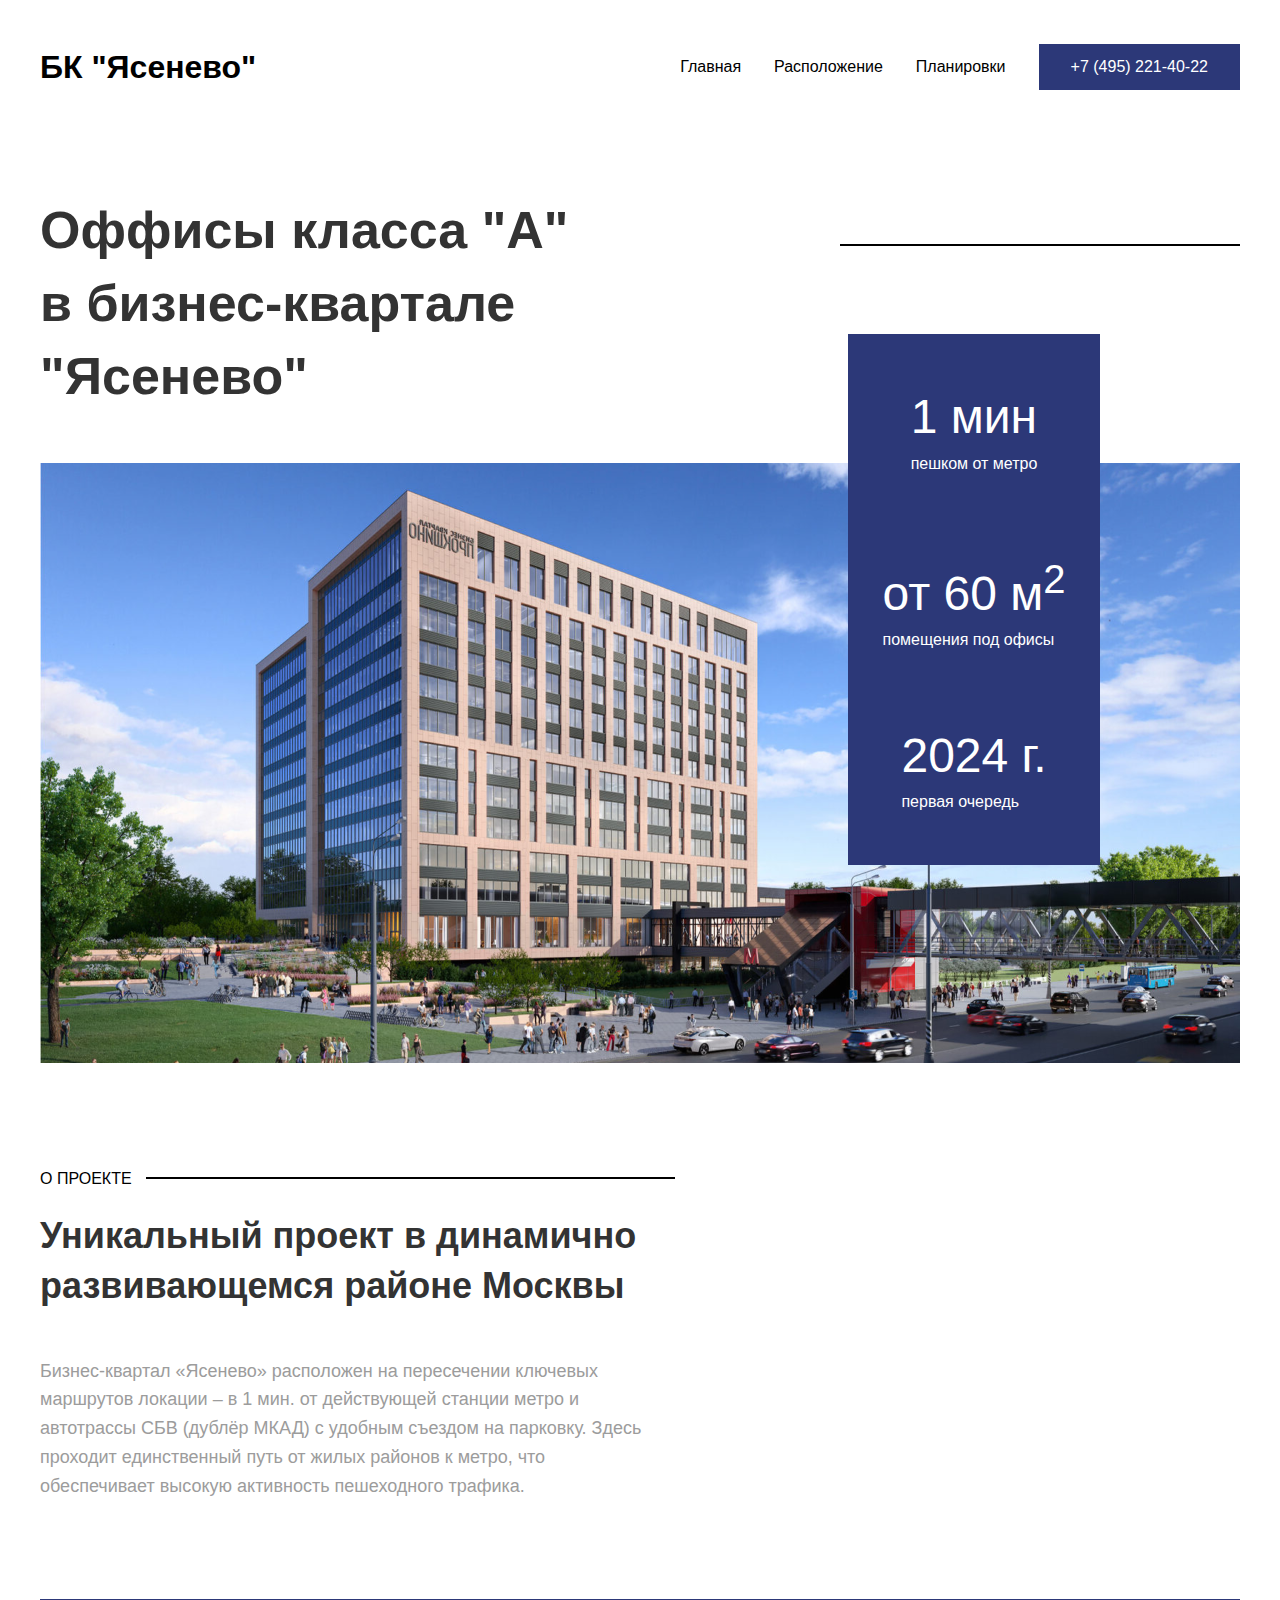
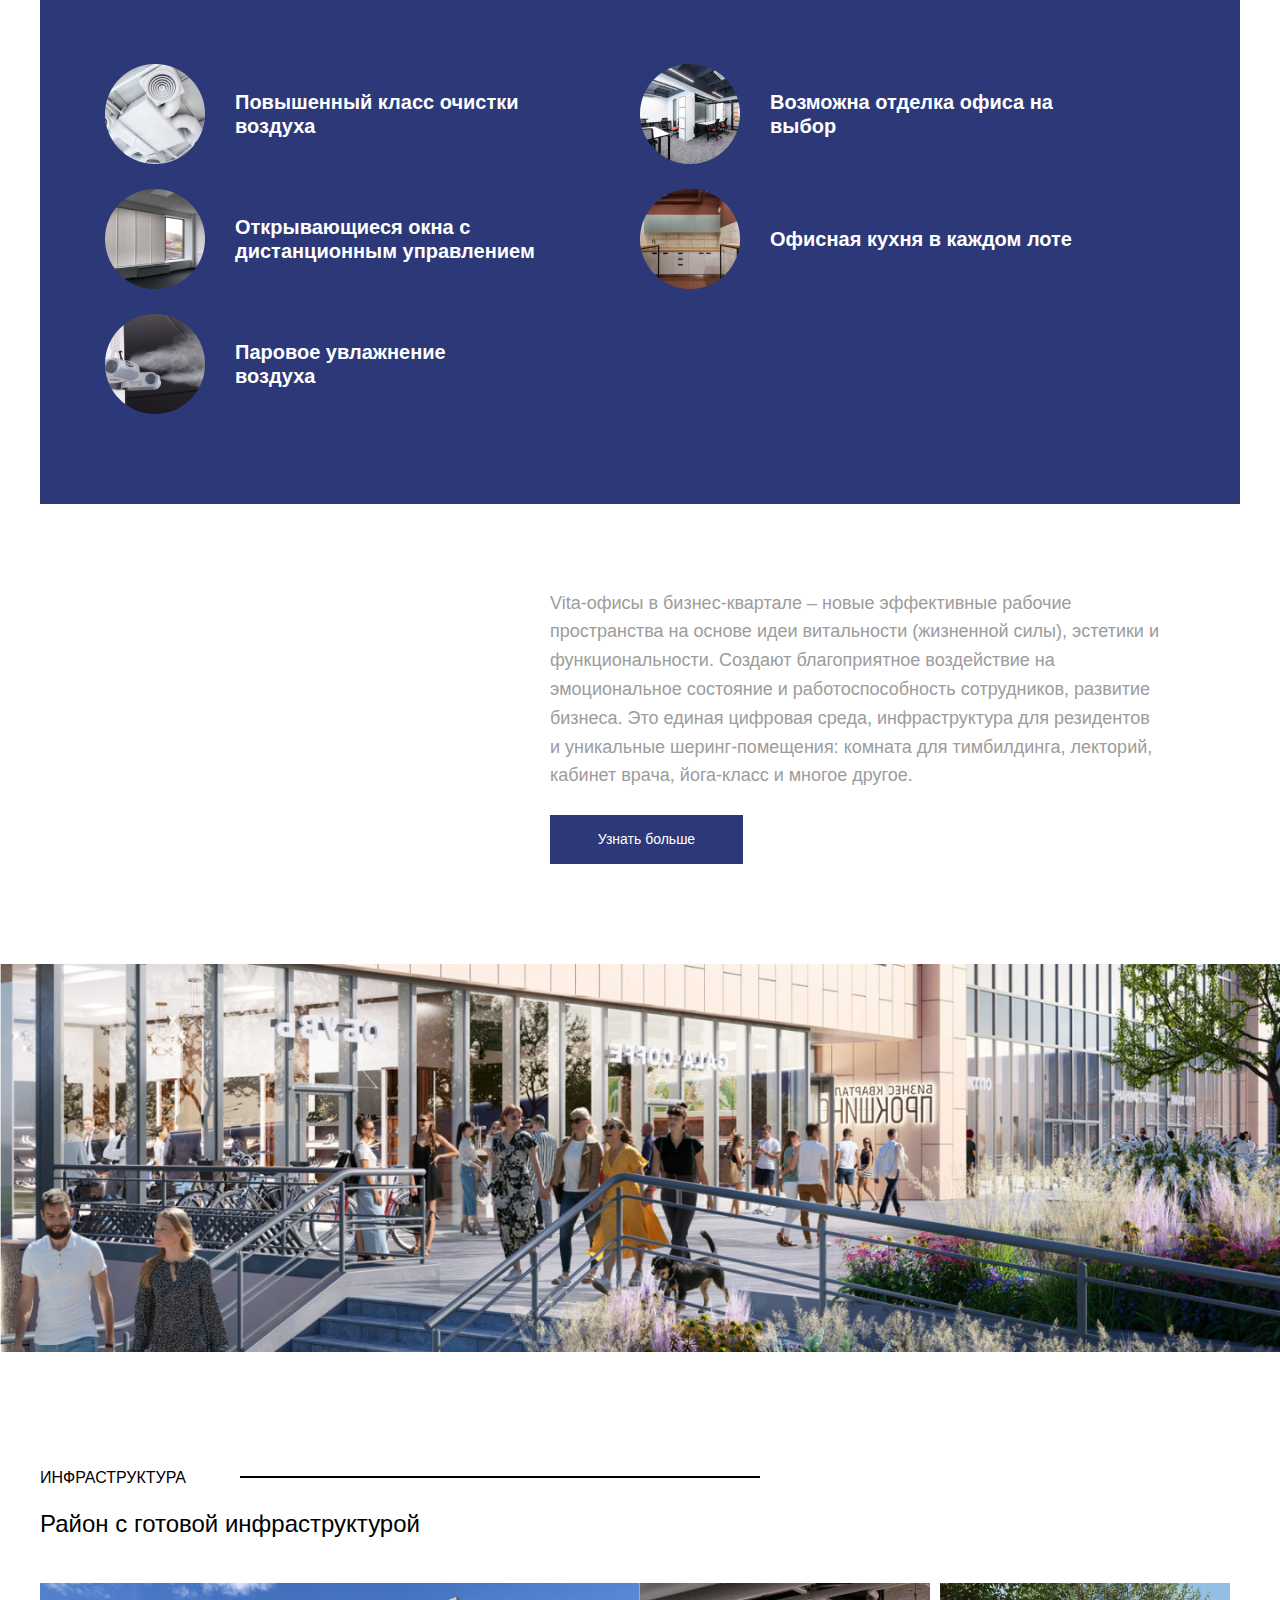
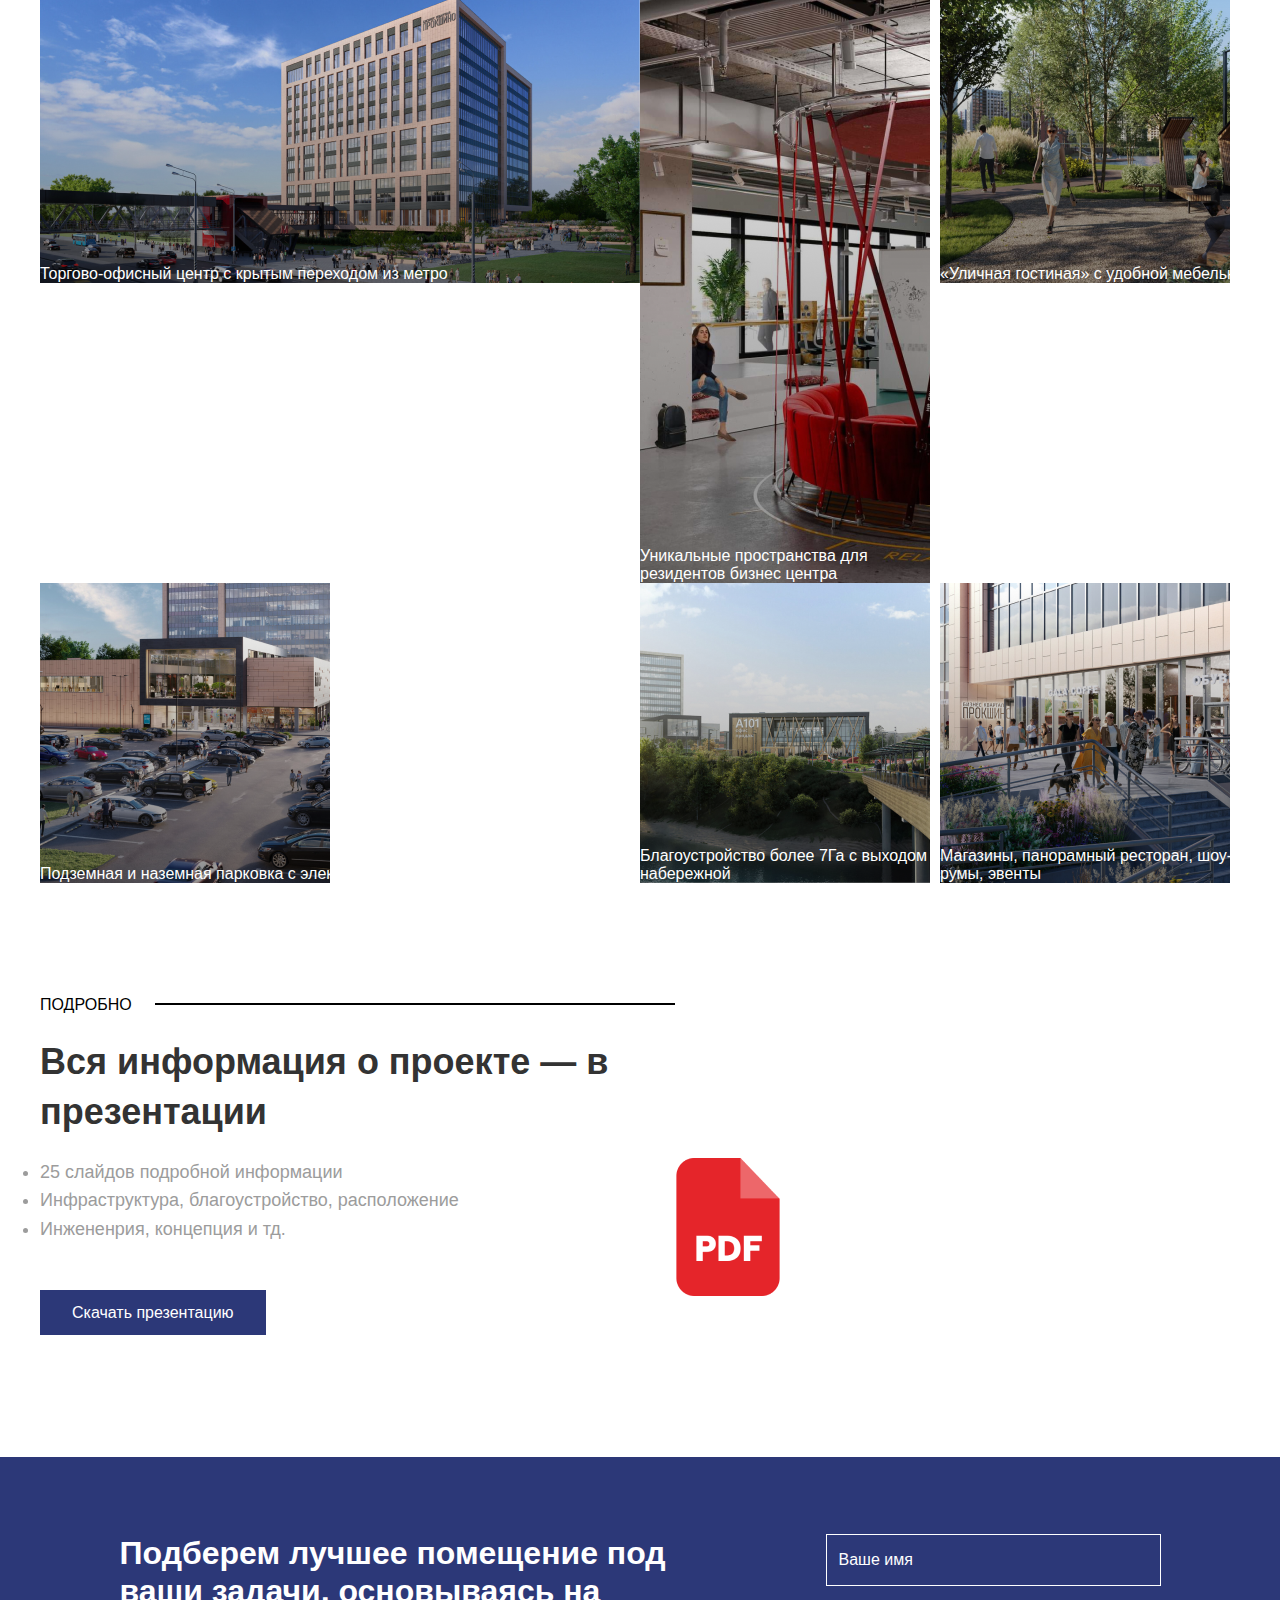
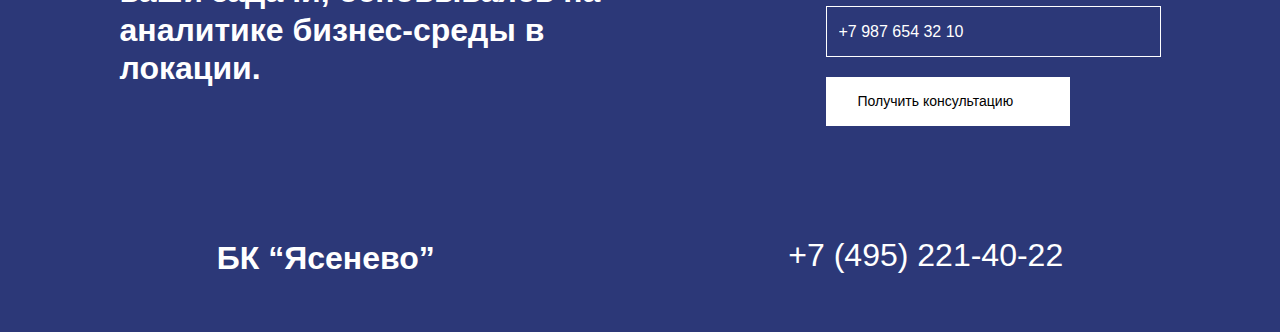
==== commit 72752afa: "some fixed - 1" ====
--- a/index.html
+++ b/index.html
@@ -154,7 +154,6 @@
 				</div>
 				<div class="details__block">
 					<div class="details__text">
-						<h2 class="details__title">Вся информация о проекте 	&mdash; в презентации</h2>
 						<ul class="details__items">
 							<li class="details__item">25 слайдов подробной информации</li>
 							<li class="details__item">Инфраструктура, благоустройство, расположение</li>
--- a/css/main-dist.css
+++ b/css/main-dist.css
@@ -1,2 +1,2 @@
-.header{display:-webkit-box;display:-ms-flexbox;display:flex;-webkit-box-align:center;-ms-flex-align:center;align-items:center;-webkit-box-pack:justify;-ms-flex-pack:justify;justify-content:space-between;color:#000000;margin-top:40px}.header__logo{font-style:normal;font-weight:700;line-height:170%;font-size:32px}.nav{list-style:none;-webkit-box-align:center;-ms-flex-align:center;align-items:center;-webkit-box-pack:justify;-ms-flex-pack:justify;justify-content:space-between;width:600px}.nav__items{display:-webkit-box;display:-ms-flexbox;display:flex;gap:33px;-webkit-box-align:center;-ms-flex-align:center;align-items:center}.nav__items .nav__item_button{color:#fff;padding:14px 32px;background:#2C3878}.nav__items .nav__item_image{display:none}@media screen and (max-width:1279px) and (min-width:768px){.header__logo{font-size:20px}.nav{width:480px}.nav__item{font-size:14px}.nav__item:first-child{display:none}}@media screen and (max-width:767px){.header{margin-top:15px}.header__logo{font-size:20px}.nav{width:auto}.nav__item{padding:12px 20px}.nav__item:not(:last-child){display:none}.nav__item .phone__number{display:none}.nav__item .nav__item_image{display:block}}.hero{padding:100px 0;position:relative}.hero__title{max-width:572px;color:#333333;font-size:52px;font-style:normal;font-weight:700;line-height:140%;margin-bottom:50px}.hero__title:after{position:absolute;content:"";top:150px;right:0;max-width:400px;height:2px;background:#000000}.hero__title_smaller{font-size:52px}.hero__title .hero__image{width:100%;height:600px;-o-object-fit:cover;object-fit:cover}.hero__title .hero__parametrs{position:absolute;right:140px;top:240px;background:#2C3878;width:252px;display:-webkit-box;display:-ms-flexbox;display:flex;-webkit-box-orient:vertical;-webkit-box-direction:normal;-ms-flex-direction:column;flex-direction:column;-webkit-box-align:center;-ms-flex-align:center;align-items:center;-ms-flex-pack:distribute;justify-content:space-around;padding-top:30px}.hero__title .hero__parametrs_item{padding:40px 0}.hero__title .hero__parametrs_item span{display:block;color:#ffffff;font-weight:400;font-size:16px;padding-bottom:10px;line-height:160%}.hero__title .hero__parametrs_item strong{font-size:48px}.hero-nav{display:none}@media screen and (max-width:1279px) and (min-width:768px){.hero__image{height:400px}.hero__title{font-size:40px;max-width:480px;color:#333333;margin-bottom:40px}.hero__title:after{top:130px;right:0;width:30vw}.hero__title_smaler{font-size:32px}.hero .hero__parametrs{position:static;width:100%;-webkit-box-orient:horizontal;-webkit-box-direction:normal;-ms-flex-direction:row;flex-direction:row;-webkit-box-pack:space-evenly;-ms-flex-pack:space-evenly;justify-content:space-evenly}.hero .hero__parametrs:not(.hero__parametrs_large){position:absolute;top:auto;right:0;height:160px;width:240px}.hero .hero__parametrs__item{padding:30px 0}.hero .hero__parametrs__item strong{font-size:40px}}@media screen and (max-width:767px){.hero{padding:50px 0}.hero__image{height:200px}.hero__title{font-size:24px;max-width:343px;margin-bottom:20px}.hero__title:after{width:0}.hero__title_smaller{font-size:24px}.hero .hero__parametrs{position:static;width:100%;-webkit-box-orient:horizontal;-webkit-box-direction:normal;-ms-flex-direction:row;flex-direction:row;-webkit-box-pack:space-evenly;-ms-flex-pack:space-evenly;justify-content:space-evenly;padding-top:15px}.hero .hero__parametrs:not(.hero__parametrs_large){position:absolute;top:auto;right:0;height:90px;width:150px}.hero .hero__parametrs .hero__parametrs_item{padding:20px 0}.hero .hero__parametrs .hero__parametrs_item strong{font-size:20px}.hero .hero__parametrs .hero__parametrs_item span{font-size:10px;padding-bottom:5px}.hero-nav{display:-webkit-box;display:-ms-flexbox;display:flex;width:100%;-webkit-box-pack:justify;-ms-flex-pack:justify;justify-content:space-between}.hero-nav .nav__item{font-size:14px;text-align:center;-webkit-box-flex:1;-ms-flex:1;flex:1;display:block;margin:15px 5px;color:#fff;padding:14px 32px;background:#2C3878}}.hero{padding:100px 0;position:relative}.hero__title{max-width:700px;color:#333333;font-size:52px;font-style:normal;font-weight:bold;line-height:140%;margin-bottom:50px}.hero__title:after{position:absolute;content:"";top:140px;right:0;width:422px;height:2px;background:#000000}.hero__title_smaller{font-size:52px}.hero .hero__image{width:100%;height:600px;-o-object-fit:cover;object-fit:cover}.hero .hero__parametrs{position:absolute;right:140px;top:240px;background:#2C3878;width:252px;display:-webkit-box;display:-ms-flexbox;display:flex;-webkit-box-orient:vertical;-webkit-box-direction:normal;-ms-flex-direction:column;flex-direction:column;-webkit-box-align:center;-ms-flex-align:center;align-items:center;-ms-flex-pack:distribute;justify-content:space-around;padding-top:30px}.hero .hero__parametrs_item{padding:40px 0}.hero .hero__parametrs_item span{display:block;color:#ffffff;font-weight:400;font-size:16px;padding-bottom:10px;line-height:160%}.hero .hero__parametrs_item strong{font-size:48px}@media screen and (max-width:1279px) and (min-width:768px){.hero__image{height:400px}.hero__title{font-size:40px;max-width:480px;color:#333333;margin-bottom:40px}.hero__title:after{top:130px;right:0;width:30vw}.hero__title_smaler{font-size:32px}.hero .hero__parametrs{position:static;width:100%;-webkit-box-orient:horizontal;-webkit-box-direction:normal;-ms-flex-direction:row;flex-direction:row;-webkit-box-pack:space-evenly;-ms-flex-pack:space-evenly;justify-content:space-evenly}.hero .hero__parametrs:not(.hero__parametrs_large){position:absolute;top:auto;right:0;height:160px;width:240px}.hero .hero__parametrs__item{padding:30px 0}.hero .hero__parametrs__item strong{font-size:40px}}@media screen and (max-width:767px){.hero{padding:50px 0}.hero__image{height:200px}.hero__title{font-size:24px;max-width:343px;margin-bottom:20px}.hero__title:after{width:0}.hero__title_smaller{font-size:24px}.hero .hero__parametrs{position:static;width:100%;-webkit-box-orient:horizontal;-webkit-box-direction:normal;-ms-flex-direction:row;flex-direction:row;-webkit-box-pack:space-evenly;-ms-flex-pack:space-evenly;justify-content:space-evenly;padding-top:15px}.hero .hero__parametrs:not(.hero__parametrs_large){position:absolute;top:auto;right:0;height:90px;width:150px}.hero .hero__parametrs .hero__parametrs_item{padding:20px 0}.hero .hero__parametrs .hero__parametrs_item strong{font-size:20px}.hero .hero__parametrs .hero__parametrs_item span{font-size:10px;padding-bottom:5px}}.hero{padding:100px 0;position:relative}.hero__title{max-width:700px;color:#333333;font-size:52px;font-style:normal;font-weight:bold;line-height:140%;margin-bottom:50px}.hero__title:after{position:absolute;content:"";top:140px;right:0;width:492px;height:2px;background:#000000}.hero__title_smaller{font-size:52px}.hero .hero__image{width:100%;height:600px;-o-object-fit:cover;object-fit:cover}.hero .hero__parametrs{position:absolute;right:140px;top:240px;background:#2C3878;width:252px;display:-webkit-box;display:-ms-flexbox;display:flex;-webkit-box-orient:vertical;-webkit-box-direction:normal;-ms-flex-direction:column;flex-direction:column;-webkit-box-align:center;-ms-flex-align:center;align-items:center;-ms-flex-pack:distribute;justify-content:space-around;padding-top:30px}.hero .hero__parametrs_item{padding:40px 0}.hero .hero__parametrs_item span{display:block;color:#ffffff;font-weight:400;font-size:16px;padding-bottom:10px;line-height:160%}.hero .hero__parametrs_item strong{font-size:48px}@media screen and (max-width:1279px) and (min-width:768px){.hero__image{height:400px}.hero__title{font-size:40px;max-width:480px;color:#333333;margin-bottom:40px}.hero__title:after{top:130px;right:0;width:30vw}.hero__title_smaler{font-size:32px}.hero .hero__parametrs{position:static;width:100%;-webkit-box-orient:horizontal;-webkit-box-direction:normal;-ms-flex-direction:row;flex-direction:row;-webkit-box-pack:space-evenly;-ms-flex-pack:space-evenly;justify-content:space-evenly}.hero .hero__parametrs:not(.hero__parametrs_large){position:absolute;top:auto;right:0;height:160px;width:240px}.hero .hero__parametrs__item{padding:30px 0}.hero .hero__parametrs__item strong{font-size:40px}}@media screen and (max-width:767px){.hero{padding:50px 0}.hero__image{height:200px}.hero__title{font-size:24px;max-width:343px;margin-bottom:20px}.hero__title:after{width:0}.hero__title_smaller{font-size:24px}.hero .hero__parametrs{position:static;width:100%;-webkit-box-orient:horizontal;-webkit-box-direction:normal;-ms-flex-direction:row;flex-direction:row;-webkit-box-pack:space-evenly;-ms-flex-pack:space-evenly;justify-content:space-evenly;padding-top:15px}.hero .hero__parametrs:not(.hero__parametrs_large){position:absolute;top:auto;right:0;height:90px;width:150px}.hero .hero__parametrs .hero__parametrs_item{padding:20px 0}.hero .hero__parametrs .hero__parametrs_item strong{font-size:20px}.hero .hero__parametrs .hero__parametrs_item span{font-size:10px;padding-bottom:5px}}.inf-about{width:100%;margin-bottom:100px}.inf-about__project{position:relative;text-transform:uppercase;color:#000000;font-size:16px;font-style:normal;font-weight:500;line-height:150%;gap:13px;padding-bottom:20px}.inf-about__project:after{position:absolute;content:"";top:10px;right:565px;width:529px;height:2px;background:#000000}.inf-about .desc__title_inf-about{max-width:713px;padding-bottom:45px;color:#333333;font-size:36px;font-style:normal;font-weight:600;line-height:140%}.inf-about .desc__text{color:#9C9C9C;font-size:18px;font-style:normal;font-weight:400;line-height:160%}.inf-about .desc__text_inf-left{max-width:610px;margin-bottom:98px}.inf-about .desc__text_inf-right{display:-webkit-box;display:-ms-flexbox;display:flex;-webkit-box-orient:vertical;-webkit-box-direction:normal;-ms-flex-direction:column;flex-direction:column;margin-left:510px;max-width:610px;margin-bottom:25px}.inf-about .desc__text__plans{margin-bottom:25px}.inf-about .inf-about__button{padding:14px 32px;display:-webkit-box;display:-ms-flexbox;display:flex;text-align:center;-webkit-box-pack:center;-ms-flex-pack:center;justify-content:center;background:#2C3878;width:193px;color:#ffffff;font-size:14px;font-style:normal;font-weight:500;line-height:150%}.inf-about__items{background:#2C3878;display:-ms-grid;display:grid;-ms-grid-columns:1fr 1fr;grid-template-columns:1fr 1fr;padding:65px;margin-bottom:85px}.inf-about__item{display:-webkit-box;display:-ms-flexbox;display:flex;-webkit-box-align:center;-ms-flex-align:center;align-items:center;gap:30px;margin-bottom:25px}.inf-about__item:nth-child(3){width:430px}.inf-about__item:nth-child(5){width:370px}.inf-about__img{-o-object-fit:cover;object-fit:cover;width:100%;margin-bottom:110px}.inf-about .item__text{color:#ffffff;font-size:20px;font-style:normal;font-weight:600;line-height:120%;width:310px}@media screen and (max-width:1279px) and (min-width:768px){.inf-about{width:90%}.inf-about__project{position:relative;text-transform:uppercase;color:#000000;font-size:16px;font-style:normal;font-weight:500;line-height:150%;gap:13px;padding-bottom:20px}.inf-about__project:after{position:absolute;content:"";top:10px;right:179px;width:529px;height:2px;background:#000000}.inf-about .inf-about__items{display:-webkit-box;display:-ms-flexbox;display:flex;-webkit-box-orient:vertical;-webkit-box-direction:normal;-ms-flex-direction:column;flex-direction:column}.inf-about__img{width:100%}.inf-about .inf-about__button{padding:14px 32px}.inf-about .inf-about__button .desc__text_inf-right{margin-left:0}}@media screen and (max-width:767px){.inf-about{width:90%}.inf-about__img{width:100%;min-height:250px}.inf-about__project{position:relative;text-transform:uppercase;color:#000000;font-size:12px;font-style:normal;font-weight:500;line-height:150%;gap:13px;padding-bottom:20px}.inf-about__project:after{position:absolute;content:"";top:10px;right:187px;width:267px;height:2px;background:#000000}.inf-about .desc__text_inf-right{margin-left:0}.inf-about .desc__text{color:#9C9C9C;font-size:16px;font-style:normal;font-weight:400;line-height:160%}.inf-about .inf-about__items{display:-webkit-box;display:-ms-flexbox;display:flex;-webkit-box-orient:vertical;-webkit-box-direction:normal;-ms-flex-direction:column;flex-direction:column}.inf-about .item__text{color:#ffffff;font-size:16px;font-style:normal;font-weight:600;line-height:120%;width:200px}.infra__card_text{width:254px}}.infra{padding-bottom:110px}.infra .infra__border{position:relative;color:#000000;font-size:16px;font-style:normal;font-weight:500;line-height:150%;text-transform:uppercase;margin-bottom:20px}.infra .infra__border__title{margin-bottom:45px}.infra .infra__border:after{position:absolute;content:"";top:10px;right:500px;width:520px;height:2px;background:#000000}.infra__title{margin-bottom:45px}.infra__cards{display:-ms-grid;display:grid;grid-template-areas:"1 1 2 3" "4 5 6";-ms-grid-columns:2fr 1fr 1fr;grid-template-columns:2fr 1fr 1fr}.infra__cards .infra__card_1{width:100%;height:300px;position:relative}.infra__cards .infra__card_2{height:600px;width:100%;position:relative}.infra__cards .infra__card_3{width:100%;height:300px;position:relative}.infra__cards .infra__card_4{width:100%;height:300px;position:relative}.infra__cards .infra__card_5{width:100%;height:300px;position:relative}.infra__cards .infra__card_6{width:100%;height:300px;position:relative}.infra__cards .infra__card .infra__card_text{position:absolute;bottom:0;left:0;color:#ffffff}@media screen and (max-width:1279px) and (min-width:768px){.infra{width:775px}.infra .infra__border{position:relative;text-transform:uppercase;color:#000000;font-size:16px;font-style:normal;font-weight:500;line-height:150%;gap:13px;padding-bottom:20px}.infra .infra__border:after{position:absolute;content:"";top:11px;right:330px;width:529px;height:2px;background:#000000}.infra .infra__cards{max-width:773px;display:-ms-grid;display:grid;-ms-grid-columns:1fr 1fr;grid-template-columns:1fr 1fr;-ms-grid-rows:1fr 1fr 1fr;grid-template-rows:1fr 1fr 1fr}.infra .infra__cards>:first-child{-ms-grid-row:1;-ms-grid-column:1}.infra .infra__cards>:nth-child(2){-ms-grid-row:1;-ms-grid-column:2}.infra .infra__cards>:nth-child(3){-ms-grid-row:2;-ms-grid-column:1}.infra .infra__cards>:nth-child(4){-ms-grid-row:2;-ms-grid-column:2}.infra .infra__cards>:nth-child(5){-ms-grid-row:3;-ms-grid-column:1}.infra .infra__cards>:nth-child(6){-ms-grid-row:3;-ms-grid-column:2}.infra .infra__card_1{-ms-grid-row:1;grid-row:1/1;-ms-grid-column:1;-ms-grid-column-span:1;grid-column:1/2}.infra .infra__card_2{-ms-grid-row:2;grid-row:2/2;-ms-grid-column:1;grid-column:1/1}.infra .infra__card_3{-ms-grid-row:2;grid-row:2/2;-ms-grid-column:2;grid-column:2/2}.infra .infra__card_4{-ms-grid-row:2;grid-row:2/2;-ms-grid-column:1;grid-column:1/1}.infra .infra__card_5{-ms-grid-row:2;grid-row:2/2;-ms-grid-column:2;grid-column:2/2}.infra .infra__card_6{-ms-grid-row:2;grid-row:2/2;-ms-grid-column:4;grid-column:4/4}}@media screen and (max-width:767px){.infra__border{position:relative;text-transform:uppercase;color:#000000;font-size:16px;font-style:normal;font-weight:500;line-height:150%;gap:13px;padding-bottom:20px}.infra__border:after{position:absolute;content:"";top:10px;right:187px;width:267px;height:2px;background:#000000}.infra .infra__cards{max-width:343px;display:-webkit-box;display:-ms-flexbox;display:flex;-webkit-box-orient:vertical;-webkit-box-direction:normal;-ms-flex-direction:column;flex-direction:column;gap:10px}.infra .infra-img-1{width:300px;height:300px;-ms-grid-row:1;grid-row:1/1;-ms-grid-column:1;-ms-grid-column-span:1;grid-column:1/2}}.details{padding-bottom:135px}.details__block{display:-webkit-box;display:-ms-flexbox;display:flex}.block{margin-bottom:20px}.block .block__border{position:relative;color:#000000;font-size:16px;font-style:normal;font-weight:500;line-height:150%;text-transform:uppercase;margin-bottom:20px}.block .block__border:after{position:absolute;content:"";top:10px;right:565px;width:520px;height:2px;background:#000000}.block .block__title{max-width:570px;color:#333333;font-size:36px;font-style:normal;font-weight:600;line-height:140%}.details__items{margin-right:200px;margin-bottom:60px}.details__img{width:138px;height:138px;-ms-flex-item-align:start;-ms-grid-row-align:start;align-self:start;cursor:pointer}.button__details{color:#fff;padding:14px 32px;background:#2C3878}.details__item{color:#9C9C9C;font-size:18px;font-style:normal;font-weight:400;list-style-type:disc;line-height:160%}@media screen and (max-width:1279px) and (min-width:768px){.details{padding-bottom:135px}}@media screen and (max-width:767px){.details{padding-bottom:135px}.details__block{display:-webkit-box;display:-ms-flexbox;display:flex;-webkit-box-orient:vertical;-webkit-box-direction:normal;-ms-flex-direction:column;flex-direction:column}.details__block .details__img{margin-bottom:50px}}.plans{width:100%;max-width:561px;color:#9C9C9C;font-size:18px;font-style:normal;font-weight:400;line-height:160%}.plans__image_2{margin-bottom:119px}.plans-desc{margin-bottom:71px}.plans__border{position:relative;color:#000000;font-size:16px;font-style:normal;font-weight:500;line-height:150%;text-transform:uppercase;margin-bottom:43px}.plans__border:after{position:absolute;content:"";top:11px;right:670px;width:400px;height:2px;background:#000000}.plans__offices{display:-webkit-box;display:-ms-flexbox;display:flex;-ms-flex-wrap:wrap;flex-wrap:wrap;margin-bottom:100px}.plans__offices .plan{gap:15px;width:380px}.plans__offices .plan__image{margin-bottom:37px}.plans__offices .plan__title{color:#000;font-size:24px;font-style:normal;font-weight:500;line-height:150%;text-transform:uppercase;margin-bottom:11px}.plans__offices .plan__desc{max-width:310px;color:#9C9C9C;font-size:18px;font-style:normal;font-weight:400;line-height:120%;margin-bottom:53px}.plans__offices .plan__button{border:none;padding:14px 34px 14px 32px;background:#2C3878;color:#ffffff;font-size:14px;font-style:normal;font-weight:500;line-height:150%;cursor:pointer;margin-bottom:35px}.footer{width:100%;background:#2C3878}.footer-block__contacts{display:-webkit-box;display:-ms-flexbox;display:flex;-ms-flex-pack:distribute;justify-content:space-around}.footer-block{padding-top:77px;padding-bottom:46px;color:#ffffff}.footer__text{max-width:547px;font-size:32px;font-style:normal;font-weight:600;line-height:120%}.footer__text-inp{display:-webkit-box;display:-ms-flexbox;display:flex;-ms-flex-pack:distribute;justify-content:space-around;margin-bottom:105px}.footer__text-inp .footer__inp{-webkit-box-orient:vertical;-webkit-box-direction:normal;-ms-flex-direction:column;flex-direction:column;width:335px;padding:12px;background:#2C3878;color:#ffffff;border:solid 1px #ffffff;font-size:16px;font-style:normal;font-weight:400;line-height:160%}.footer__text-inp .footer__inp_name{margin-bottom:20px}.footer__text-inp .footer__inp_tel{padding-bottom:20px}.footer__text-inp input::-webkit-input-placeholder{color:#ffffff}.footer__text-inp .footer__button{background-color:#ffffff;color:#000000;font-size:14px;font-style:normal;font-weight:500;line-height:150%;padding:14px 32px;width:244px}.footer__logo{color:#ffffff;-webkit-font-feature-settings:"clig" off,"liga" off;font-feature-settings:"clig" off,"liga" off;font-size:32px;font-style:normal;font-weight:700;line-height:170%}.footer__tel{color:#ffffff;font-size:32px;font-style:normal;font-weight:500;line-height:150%}@media screen and (max-width:1279px) and (min-width:768px){.footer{padding-left:71px;padding-right:71px}.footer__text{margin-bottom:20px}.footer__text-inp{display:-webkit-box;display:-ms-flexbox;display:flex;-webkit-box-orient:vertical;-webkit-box-direction:normal;-ms-flex-direction:column;flex-direction:column}}@media screen and (max-width:767px){.footer__text{font-size:20px;font-style:normal;font-weight:600;line-height:120%;margin-bottom:20px}.footer-block{padding:110px 13px 27px 13px}.footer__text-inp{display:-webkit-box;display:-ms-flexbox;display:flex;-webkit-box-orient:vertical;-webkit-box-direction:normal;-ms-flex-direction:column;flex-direction:column}.footer__button{margin-bottom:140px}.footer-block__contacts{display:-webkit-box;display:-ms-flexbox;display:flex;-webkit-box-orient:vertical;-webkit-box-direction:normal;-ms-flex-direction:column;flex-direction:column}.footer__logo{color:#ffffff;-webkit-font-feature-settings:"clig" off,"liga" off;font-feature-settings:"clig" off,"liga" off;font-size:24px;margin-bottom:15px}.footer__tel{color:#ffffff;font-size:24px}.footer__form{max-width:334px}}*{margin:0;padding:0;font-weight:normal;-webkit-box-sizing:border-box;box-sizing:border-box;font-family:"Montserrat",sans-serif}a{-webkit-text-decoration:none;text-decoration:none;color:inherit}li{list-style-type:none}.wrapper{max-width:100%}.container{max-width:1200px;margin:0 auto}@media screen and (max-width:1279px) and (min-width:768px){.container{width:90vw}}@media screen and (max-width:767px){.container{width:auto;margin:0 15px}}
+.header{display:-webkit-box;display:-ms-flexbox;display:flex;-webkit-box-align:center;-ms-flex-align:center;align-items:center;-webkit-box-pack:justify;-ms-flex-pack:justify;justify-content:space-between;color:#000000;margin-top:40px}.header__logo{font-style:normal;font-weight:700;line-height:170%;font-size:32px}.nav{list-style:none;-webkit-box-align:center;-ms-flex-align:center;align-items:center;-webkit-box-pack:justify;-ms-flex-pack:justify;justify-content:space-between;width:600px}.nav__items{display:-webkit-box;display:-ms-flexbox;display:flex;gap:33px;-webkit-box-align:center;-ms-flex-align:center;align-items:center}.nav__items .nav__item_button{color:#fff;padding:14px 32px;background:#2C3878}.nav__items .nav__item_image{display:none}@media screen and (max-width:1279px) and (min-width:768px){.header__logo{font-size:20px}.nav{width:480px}.nav__item{font-size:14px}.nav__item:first-child{display:none}}@media screen and (max-width:767px){.header{margin-top:15px}.header__logo{font-size:20px}.nav{width:auto}.nav__item{padding:12px 20px}.nav__item:not(:last-child){display:none}.nav__item .phone__number{display:none}.nav__item .nav__item_image{display:block}}.hero{padding:100px 0;position:relative}.hero__title{max-width:572px;color:#333333;font-size:52px;font-style:normal;font-weight:700;line-height:140%;margin-bottom:50px}.hero__title:after{position:absolute;content:"";top:150px;right:0;max-width:400px;height:2px;background:#000000}.hero__title_smaller{font-size:52px}.hero__title .hero__image{width:100%;height:600px;-o-object-fit:cover;object-fit:cover}.hero__title .hero__parametrs{position:absolute;right:140px;top:240px;background:#2C3878;width:252px;display:-webkit-box;display:-ms-flexbox;display:flex;-webkit-box-orient:vertical;-webkit-box-direction:normal;-ms-flex-direction:column;flex-direction:column;-webkit-box-align:center;-ms-flex-align:center;align-items:center;-ms-flex-pack:distribute;justify-content:space-around;padding-top:30px}.hero__title .hero__parametrs_item{padding:40px 0}.hero__title .hero__parametrs_item span{display:block;color:#ffffff;font-weight:400;font-size:16px;padding-bottom:10px;line-height:160%}.hero__title .hero__parametrs_item strong{font-size:48px}.hero-nav{display:none}@media screen and (max-width:1279px) and (min-width:768px){.hero__image{height:400px}.hero__title{font-size:40px;max-width:480px;color:#333333;margin-bottom:40px}.hero__title:after{top:130px;right:0;width:30vw}.hero__title_smaler{font-size:32px}.hero .hero__parametrs{position:static;width:100%;-webkit-box-orient:horizontal;-webkit-box-direction:normal;-ms-flex-direction:row;flex-direction:row;-webkit-box-pack:space-evenly;-ms-flex-pack:space-evenly;justify-content:space-evenly}.hero .hero__parametrs:not(.hero__parametrs_large){position:absolute;top:auto;right:0;height:160px;width:240px}.hero .hero__parametrs__item{padding:30px 0}.hero .hero__parametrs__item strong{font-size:40px}}@media screen and (max-width:767px){.hero{padding:50px 0}.hero__image{height:200px}.hero__title{font-size:24px;max-width:343px;margin-bottom:20px}.hero__title:after{width:0}.hero__title_smaller{font-size:24px}.hero .hero__parametrs{position:static;width:100%;-webkit-box-orient:horizontal;-webkit-box-direction:normal;-ms-flex-direction:row;flex-direction:row;-webkit-box-pack:space-evenly;-ms-flex-pack:space-evenly;justify-content:space-evenly;padding-top:15px}.hero .hero__parametrs:not(.hero__parametrs_large){position:absolute;top:auto;right:0;height:90px;width:150px}.hero .hero__parametrs .hero__parametrs_item{padding:20px 0}.hero .hero__parametrs .hero__parametrs_item strong{font-size:20px}.hero .hero__parametrs .hero__parametrs_item span{font-size:10px;padding-bottom:5px}.hero-nav{display:-webkit-box;display:-ms-flexbox;display:flex;width:100%;-webkit-box-pack:justify;-ms-flex-pack:justify;justify-content:space-between}.hero-nav .nav__item{font-size:14px;text-align:center;-webkit-box-flex:1;-ms-flex:1;flex:1;display:block;margin:15px 5px;color:#fff;padding:14px 32px;background:#2C3878}}.hero{padding:100px 0;position:relative}.hero__title{max-width:700px;color:#333333;font-size:52px;font-style:normal;font-weight:bold;line-height:140%;margin-bottom:50px}.hero__title:after{position:absolute;content:"";top:140px;right:0;width:422px;height:2px;background:#000000}.hero__title_smaller{font-size:52px}.hero .hero__image{width:100%;height:600px;-o-object-fit:cover;object-fit:cover}.hero .hero__parametrs{position:absolute;right:140px;top:240px;background:#2C3878;width:252px;display:-webkit-box;display:-ms-flexbox;display:flex;-webkit-box-orient:vertical;-webkit-box-direction:normal;-ms-flex-direction:column;flex-direction:column;-webkit-box-align:center;-ms-flex-align:center;align-items:center;-ms-flex-pack:distribute;justify-content:space-around;padding-top:30px}.hero .hero__parametrs_item{padding:40px 0}.hero .hero__parametrs_item span{display:block;color:#ffffff;font-weight:400;font-size:16px;padding-bottom:10px;line-height:160%}.hero .hero__parametrs_item strong{font-size:48px}@media screen and (max-width:1279px) and (min-width:768px){.hero__image{height:400px}.hero__title{font-size:40px;max-width:480px;color:#333333;margin-bottom:40px}.hero__title:after{top:130px;right:0;width:30vw}.hero__title_smaler{font-size:32px}.hero .hero__parametrs{position:static;width:100%;-webkit-box-orient:horizontal;-webkit-box-direction:normal;-ms-flex-direction:row;flex-direction:row;-webkit-box-pack:space-evenly;-ms-flex-pack:space-evenly;justify-content:space-evenly}.hero .hero__parametrs:not(.hero__parametrs_large){position:absolute;top:auto;right:0;height:160px;width:240px}.hero .hero__parametrs__item{padding:30px 0}.hero .hero__parametrs__item strong{font-size:40px}}@media screen and (max-width:767px){.hero{padding:50px 0}.hero__image{height:200px}.hero__title{font-size:24px;max-width:343px;margin-bottom:20px}.hero__title:after{width:0}.hero__title_smaller{font-size:24px}.hero .hero__parametrs{position:static;width:100%;-webkit-box-orient:horizontal;-webkit-box-direction:normal;-ms-flex-direction:row;flex-direction:row;-webkit-box-pack:space-evenly;-ms-flex-pack:space-evenly;justify-content:space-evenly;padding-top:15px}.hero .hero__parametrs:not(.hero__parametrs_large){position:absolute;top:auto;right:0;height:90px;width:150px}.hero .hero__parametrs .hero__parametrs_item{padding:20px 0}.hero .hero__parametrs .hero__parametrs_item strong{font-size:20px}.hero .hero__parametrs .hero__parametrs_item span{font-size:10px;padding-bottom:5px}}.hero{padding:100px 0;position:relative}.hero__title{max-width:700px;color:#333333;font-size:52px;font-style:normal;font-weight:bold;line-height:140%;margin-bottom:50px}.hero__title:after{position:absolute;content:"";top:140px;right:0;width:492px;height:2px;background:#000000}.hero__title_smaller{font-size:52px}.hero .hero__image{width:100%;height:600px;-o-object-fit:cover;object-fit:cover}.hero .hero__parametrs{position:absolute;right:140px;top:240px;background:#2C3878;width:252px;display:-webkit-box;display:-ms-flexbox;display:flex;-webkit-box-orient:vertical;-webkit-box-direction:normal;-ms-flex-direction:column;flex-direction:column;-webkit-box-align:center;-ms-flex-align:center;align-items:center;-ms-flex-pack:distribute;justify-content:space-around;padding-top:30px}.hero .hero__parametrs_item{padding:40px 0}.hero .hero__parametrs_item span{display:block;color:#ffffff;font-weight:400;font-size:16px;padding-bottom:10px;line-height:160%}.hero .hero__parametrs_item strong{font-size:48px}@media screen and (max-width:1279px) and (min-width:768px){.hero__image{height:400px}.hero__title{font-size:40px;max-width:480px;color:#333333;margin-bottom:40px}.hero__title:after{top:130px;right:0;width:30vw}.hero__title_smaler{font-size:32px}.hero .hero__parametrs{position:static;width:100%;-webkit-box-orient:horizontal;-webkit-box-direction:normal;-ms-flex-direction:row;flex-direction:row;-webkit-box-pack:space-evenly;-ms-flex-pack:space-evenly;justify-content:space-evenly}.hero .hero__parametrs:not(.hero__parametrs_large){position:absolute;top:auto;right:0;height:160px;width:240px}.hero .hero__parametrs__item{padding:30px 0}.hero .hero__parametrs__item strong{font-size:40px}}@media screen and (max-width:767px){.hero{padding:50px 0}.hero__image{height:200px}.hero__title{font-size:24px;max-width:343px;margin-bottom:20px}.hero__title:after{width:0}.hero__title_smaller{font-size:24px}.hero .hero__parametrs{position:static;width:100%;-webkit-box-orient:horizontal;-webkit-box-direction:normal;-ms-flex-direction:row;flex-direction:row;-webkit-box-pack:space-evenly;-ms-flex-pack:space-evenly;justify-content:space-evenly;padding-top:15px}.hero .hero__parametrs:not(.hero__parametrs_large){position:absolute;top:auto;right:0;height:90px;width:150px}.hero .hero__parametrs .hero__parametrs_item{padding:20px 0}.hero .hero__parametrs .hero__parametrs_item strong{font-size:20px}.hero .hero__parametrs .hero__parametrs_item span{font-size:10px;padding-bottom:5px}}.inf-about{width:100%;margin-bottom:100px}.inf-about__project{position:relative;text-transform:uppercase;color:#000000;font-size:16px;font-style:normal;font-weight:500;line-height:150%;gap:13px;padding-bottom:20px}.inf-about__project:after{position:absolute;content:"";top:10px;right:565px;width:529px;height:2px;background:#000000}.inf-about .desc__title_inf-about{max-width:713px;padding-bottom:45px;color:#333333;font-size:36px;font-style:normal;font-weight:600;line-height:140%}.inf-about .desc__text{color:#9C9C9C;font-size:18px;font-style:normal;font-weight:400;line-height:160%}.inf-about .desc__text_inf-left{max-width:610px;margin-bottom:98px}.inf-about .desc__text_inf-right{display:-webkit-box;display:-ms-flexbox;display:flex;-webkit-box-orient:vertical;-webkit-box-direction:normal;-ms-flex-direction:column;flex-direction:column;margin-left:510px;max-width:610px;margin-bottom:25px}.inf-about .desc__text__plans{margin-bottom:25px}.inf-about .inf-about__button{padding:14px 32px;display:-webkit-box;display:-ms-flexbox;display:flex;text-align:center;-webkit-box-pack:center;-ms-flex-pack:center;justify-content:center;background:#2C3878;width:193px;color:#ffffff;font-size:14px;font-style:normal;font-weight:500;line-height:150%}.inf-about__items{background:#2C3878;display:-ms-grid;display:grid;-ms-grid-columns:1fr 1fr;grid-template-columns:1fr 1fr;padding:65px;margin-bottom:85px}.inf-about__item{display:-webkit-box;display:-ms-flexbox;display:flex;-webkit-box-align:center;-ms-flex-align:center;align-items:center;gap:30px;margin-bottom:25px}.inf-about__item:nth-child(3){width:430px}.inf-about__item:nth-child(5){width:370px}.inf-about__img{-o-object-fit:cover;object-fit:cover;width:100%;margin-bottom:110px}.inf-about .item__text{color:#ffffff;font-size:20px;font-style:normal;font-weight:600;line-height:120%;width:310px}@media screen and (max-width:1279px) and (min-width:768px){.inf-about{width:90%}.inf-about__project{position:relative;text-transform:uppercase;color:#000000;font-size:16px;font-style:normal;font-weight:500;line-height:150%;gap:13px;padding-bottom:20px}.inf-about__project:after{position:absolute;content:"";top:10px;right:159px;width:529px;height:2px;background:#000000}.inf-about .inf-about__items{display:-webkit-box;display:-ms-flexbox;display:flex;-webkit-box-orient:vertical;-webkit-box-direction:normal;-ms-flex-direction:column;flex-direction:column}.inf-about__img{width:100%}.inf-about .inf-about__button{padding:14px 32px}.inf-about .inf-about__button .desc__text_inf-right{margin-left:0}}@media screen and (max-width:767px){.inf-about{width:90%}.inf-about__img{width:100%;min-height:250px}.inf-about__project{position:relative;text-transform:uppercase;color:#000000;font-size:12px;font-style:normal;font-weight:500;line-height:150%;gap:13px;padding-bottom:20px}.inf-about__project:after{position:absolute;content:"";top:8px;right:15px;width:222px;height:2px;background:#000000}.inf-about .desc__text_inf-right{margin-left:0}.inf-about .desc__text{color:#9C9C9C;font-size:16px;font-style:normal;font-weight:400;line-height:160%}.inf-about .inf-about__items{display:-webkit-box;display:-ms-flexbox;display:flex;-webkit-box-orient:vertical;-webkit-box-direction:normal;-ms-flex-direction:column;flex-direction:column}.inf-about .item__text{color:#ffffff;font-size:16px;font-style:normal;font-weight:600;line-height:120%;width:200px}.infra__card_text{width:254px}}.infra{padding-bottom:110px}.infra .infra__border{position:relative;color:#000000;font-size:16px;font-style:normal;font-weight:500;line-height:150%;text-transform:uppercase;margin-bottom:20px}.infra .infra__border__title{margin-bottom:45px}.infra .infra__border:after{position:absolute;content:"";top:10px;right:480px;width:520px;height:2px;background:#000000}.infra__title{margin-bottom:45px}.infra__cards{display:-ms-grid;display:grid;grid-template-areas:"1 1 2 3" "4 5 6";-ms-grid-columns:2fr 1fr 1fr;grid-template-columns:2fr 1fr 1fr}.infra__cards .infra__card_1{width:100%;height:300px;position:relative}.infra__cards .infra__card_2{height:600px;width:100%;position:relative}.infra__cards .infra__card_3{width:100%;height:300px;position:relative}.infra__cards .infra__card_4{width:100%;height:300px;position:relative}.infra__cards .infra__card_5{width:100%;height:300px;position:relative}.infra__cards .infra__card_6{width:100%;height:300px;position:relative}.infra__cards .infra__card .infra__card_text{position:absolute;bottom:0;left:0;color:#ffffff}@media screen and (max-width:1279px) and (min-width:768px){.infra{width:775px}.infra .infra__border{position:relative;text-transform:uppercase;color:#000000;font-size:16px;font-style:normal;font-weight:500;line-height:150%;gap:13px;padding-bottom:20px}.infra .infra__border:after{position:absolute;content:"";top:11px;right:20px;width:529px;height:2px;background:#000000}.infra .infra__cards{max-width:773px;display:-ms-grid;display:grid;-ms-grid-columns:1fr 1fr;grid-template-columns:1fr 1fr;-ms-grid-rows:1fr 1fr 1fr;grid-template-rows:1fr 1fr 1fr}.infra .infra__cards>:first-child{-ms-grid-row:1;-ms-grid-column:1}.infra .infra__cards>:nth-child(2){-ms-grid-row:1;-ms-grid-column:2}.infra .infra__cards>:nth-child(3){-ms-grid-row:2;-ms-grid-column:1}.infra .infra__cards>:nth-child(4){-ms-grid-row:2;-ms-grid-column:2}.infra .infra__cards>:nth-child(5){-ms-grid-row:3;-ms-grid-column:1}.infra .infra__cards>:nth-child(6){-ms-grid-row:3;-ms-grid-column:2}.infra .infra__card_1{-ms-grid-row:1;grid-row:1/1;-ms-grid-column:1;-ms-grid-column-span:1;grid-column:1/2}.infra .infra__card_2{-ms-grid-row:2;grid-row:2/2;-ms-grid-column:1;grid-column:1/1}.infra .infra__card_3{-ms-grid-row:2;grid-row:2/2;-ms-grid-column:2;grid-column:2/2}.infra .infra__card_4{-ms-grid-row:2;grid-row:2/2;-ms-grid-column:1;grid-column:1/1}.infra .infra__card_5{-ms-grid-row:2;grid-row:2/2;-ms-grid-column:2;grid-column:2/2}.infra .infra__card_6{-ms-grid-row:2;grid-row:2/2;-ms-grid-column:4;grid-column:4/4}}@media screen and (max-width:767px){.infra{width:100%}.infra .infra__border{position:relative;text-transform:uppercase;color:#000000;font-size:16px;font-style:normal;font-weight:500;line-height:150%;gap:13px;padding-bottom:20px}.infra .infra__border:after{position:absolute;content:"";top:11px;right:0;width:222px;height:2px;background:#000000}.infra .infra__cards{max-width:343px;display:-webkit-box;display:-ms-flexbox;display:flex;-webkit-box-orient:vertical;-webkit-box-direction:normal;-ms-flex-direction:column;flex-direction:column;gap:10px}.infra .infra-img-1{width:300px;height:300px;-ms-grid-row:1;grid-row:1/1;-ms-grid-column:1;-ms-grid-column-span:1;grid-column:1/2}}.details{padding-bottom:135px}.details__block{display:-webkit-box;display:-ms-flexbox;display:flex}.block{margin-bottom:20px}.block .block__border{position:relative;color:#000000;font-size:16px;font-style:normal;font-weight:500;line-height:150%;text-transform:uppercase;margin-bottom:20px}.block .block__border:after{position:absolute;content:"";top:10px;right:565px;width:520px;height:2px;background:#000000}.block .block__title{max-width:570px;color:#333333;font-size:36px;font-style:normal;font-weight:600;line-height:140%}.details__items{margin-right:200px;margin-bottom:60px}.details__img{width:138px;height:138px;-ms-flex-item-align:start;-ms-grid-row-align:start;align-self:start;cursor:pointer}.button__details{color:#fff;padding:14px 32px;background:#2C3878}.details__item{color:#9C9C9C;font-size:18px;font-style:normal;font-weight:400;list-style-type:disc;line-height:160%}@media screen and (max-width:1279px) and (min-width:768px){.details .block__border{position:relative;color:#000000;font-size:16px;font-style:normal;font-weight:500;line-height:150%;text-transform:uppercase;margin-bottom:20px}.details .block__border:after{position:absolute;content:"";top:10px;right:340px;width:335px;height:2px;background:#000000}}@media screen and (max-width:767px){.details{padding-bottom:135px}.details .block__border{position:relative;color:#000000;font-size:16px;font-style:normal;font-weight:500;line-height:150%;text-transform:uppercase;margin-bottom:20px}.details .block__border:after{position:absolute;content:"";top:10px;right:-30px;width:265px;height:2px;background:#000000}.details .block__border__block{display:-webkit-box;display:-ms-flexbox;display:flex;-webkit-box-orient:vertical;-webkit-box-direction:normal;-ms-flex-direction:column;flex-direction:column}.details .block__border .block__title{max-width:312px;font-size:20px}.details .block__border .details__img{margin-bottom:50px}.details .block__border .details__item{font-size:16px}}.plans{width:100%;max-width:561px;color:#9C9C9C;font-size:18px;font-style:normal;font-weight:400;line-height:160%}.plans__image_2{margin-bottom:119px}.plans__border{position:relative;color:#000000;font-size:16px;font-style:normal;font-weight:500;line-height:150%;text-transform:uppercase;margin-bottom:20px}.plans__border:after{position:absolute;content:"";top:10px;right:525px;width:520px;height:2px;background:#000000}.plans-desc{margin-bottom:71px}.plans__offices{display:-webkit-box;display:-ms-flexbox;display:flex;-ms-flex-wrap:wrap;flex-wrap:wrap;margin-bottom:100px}.plans__offices .plan{gap:15px;width:380px}.plans__offices .plan__image{margin-bottom:37px}.plans__offices .plan__title{color:#000;font-size:24px;font-style:normal;font-weight:500;line-height:150%;text-transform:uppercase;margin-bottom:11px}.plans__offices .plan__desc{max-width:310px;color:#9C9C9C;font-size:18px;font-style:normal;font-weight:400;line-height:120%;margin-bottom:53px}.plans__offices .plan__button{border:none;padding:14px 34px 14px 32px;background:#2C3878;color:#ffffff;font-size:14px;font-style:normal;font-weight:500;line-height:150%;cursor:pointer;margin-bottom:35px}.plans__border{position:relative;color:#000000;font-size:16px;font-style:normal;font-weight:500;line-height:150%;text-transform:uppercase;margin-bottom:20px}.plans__border:after{position:absolute;content:"";top:10px;right:525px;width:520px;height:2px;background:#000000}@media screen and (max-width:1279px) and (min-width:768px){.plans__border{position:relative;color:#000000;font-size:16px;font-style:normal;font-weight:500;line-height:150%;text-transform:uppercase;margin-bottom:20px}.plans__border:after{position:absolute;content:"";top:10px;right:300px;width:520px;height:2px;background:#000000}}@media screen and (max-width:767px){.plans__border{position:relative;color:#000000;font-size:16px;font-style:normal;font-weight:500;line-height:150%;text-transform:uppercase;margin-bottom:20px}.plans__border:after{position:absolute;content:"";top:10px;right:21px;width:247px;height:2px;background:#000000}}.footer{width:100%;background:#2C3878}.footer-block__contacts{display:-webkit-box;display:-ms-flexbox;display:flex;-ms-flex-pack:distribute;justify-content:space-around}.footer-block{padding-top:77px;padding-bottom:46px;color:#ffffff}.footer__text{max-width:547px;font-size:32px;font-style:normal;font-weight:600;line-height:120%}.footer__text-inp{display:-webkit-box;display:-ms-flexbox;display:flex;-ms-flex-pack:distribute;justify-content:space-around;margin-bottom:105px}.footer__text-inp .footer__inp{-webkit-box-orient:vertical;-webkit-box-direction:normal;-ms-flex-direction:column;flex-direction:column;width:335px;padding:12px;background:#2C3878;color:#ffffff;border:solid 1px #ffffff;font-size:16px;font-style:normal;font-weight:400;line-height:160%}.footer__text-inp .footer__inp_name{margin-bottom:20px}.footer__text-inp .footer__inp_tel{padding-bottom:20px}.footer__text-inp input::-webkit-input-placeholder{color:#ffffff}.footer__text-inp .footer__button{background-color:#ffffff;color:#000000;font-size:14px;font-style:normal;font-weight:500;line-height:150%;padding:14px 32px;width:244px}.footer__logo{color:#ffffff;-webkit-font-feature-settings:"clig" off,"liga" off;font-feature-settings:"clig" off,"liga" off;font-size:32px;font-style:normal;font-weight:700;line-height:170%}.footer__tel{color:#ffffff;font-size:32px;font-style:normal;font-weight:500;line-height:150%}@media screen and (max-width:1279px) and (min-width:768px){.footer{width:100%;padding-left:71px;padding-right:71px}.footer__text{margin-bottom:20px}.footer__text-inp{display:-webkit-box;display:-ms-flexbox;display:flex;-webkit-box-orient:vertical;-webkit-box-direction:normal;-ms-flex-direction:column;flex-direction:column}}@media screen and (max-width:767px){.footer{width:100%}.footer__text{font-size:20px;font-style:normal;font-weight:600;line-height:120%;margin-bottom:20px}.footer-block{padding:110px 0 27px 0}.footer__text-inp{display:-webkit-box;display:-ms-flexbox;display:flex;-webkit-box-orient:vertical;-webkit-box-direction:normal;-ms-flex-direction:column;flex-direction:column}.footer__inp{width:375px}.footer__button{margin-bottom:140px;font-size:14px}.footer-block__contacts{display:-webkit-box;display:-ms-flexbox;display:flex;-webkit-box-orient:vertical;-webkit-box-direction:normal;-ms-flex-direction:column;flex-direction:column}.footer__logo{color:#ffffff;-webkit-font-feature-settings:"clig" off,"liga" off;font-feature-settings:"clig" off,"liga" off;font-size:24px;margin-bottom:15px}.footer__tel{color:#ffffff;font-size:24px}}*{margin:0;padding:0;font-weight:normal;-webkit-box-sizing:border-box;box-sizing:border-box;font-family:"Montserrat",sans-serif}a{-webkit-text-decoration:none;text-decoration:none;color:inherit}li{list-style-type:none}.wrapper{max-width:100%}.container{max-width:1200px;margin:0 auto}@media screen and (max-width:1279px) and (min-width:768px){.container{width:90vw}}@media screen and (max-width:767px){.container{width:auto;margin:0 15px}}
 /*# sourceMappingURL=main-dist.css.map */--- a/css/blocks/inf.css
+++ b/css/blocks/inf.css
@@ -1,2 +1,2 @@
-.inf-about{width:100%;margin-bottom:100px}.inf-about__project{position:relative;text-transform:uppercase;color:#000000;font-size:16px;font-style:normal;font-weight:500;line-height:150%;gap:13px;padding-bottom:20px}.inf-about__project:after{position:absolute;content:"";top:10px;right:565px;width:529px;height:2px;background:#000000}.inf-about .desc__title_inf-about{max-width:713px;padding-bottom:45px;color:#333333;font-size:36px;font-style:normal;font-weight:600;line-height:140%}.inf-about .desc__text{color:#9C9C9C;font-size:18px;font-style:normal;font-weight:400;line-height:160%}.inf-about .desc__text_inf-left{max-width:610px;margin-bottom:98px}.inf-about .desc__text_inf-right{display:-webkit-box;display:-ms-flexbox;display:flex;-webkit-box-orient:vertical;-webkit-box-direction:normal;-ms-flex-direction:column;flex-direction:column;margin-left:510px;max-width:610px;margin-bottom:25px}.inf-about .desc__text__plans{margin-bottom:25px}.inf-about .inf-about__button{padding:14px 32px;display:-webkit-box;display:-ms-flexbox;display:flex;text-align:center;-webkit-box-pack:center;-ms-flex-pack:center;justify-content:center;background:#2C3878;width:193px;color:#ffffff;font-size:14px;font-style:normal;font-weight:500;line-height:150%}.inf-about__items{background:#2C3878;display:-ms-grid;display:grid;-ms-grid-columns:1fr 1fr;grid-template-columns:1fr 1fr;padding:65px;margin-bottom:85px}.inf-about__item{display:-webkit-box;display:-ms-flexbox;display:flex;-webkit-box-align:center;-ms-flex-align:center;align-items:center;gap:30px;margin-bottom:25px}.inf-about__item:nth-child(3){width:430px}.inf-about__item:nth-child(5){width:370px}.inf-about__img{-o-object-fit:cover;object-fit:cover;width:100%;margin-bottom:110px}.inf-about .item__text{color:#ffffff;font-size:20px;font-style:normal;font-weight:600;line-height:120%;width:310px}@media screen and (max-width:1279px) and (min-width:768px){.inf-about{width:90%}.inf-about__project{position:relative;text-transform:uppercase;color:#000000;font-size:16px;font-style:normal;font-weight:500;line-height:150%;gap:13px;padding-bottom:20px}.inf-about__project:after{position:absolute;content:"";top:10px;right:179px;width:529px;height:2px;background:#000000}.inf-about .inf-about__items{display:-webkit-box;display:-ms-flexbox;display:flex;-webkit-box-orient:vertical;-webkit-box-direction:normal;-ms-flex-direction:column;flex-direction:column}.inf-about__img{width:100%}.inf-about .inf-about__button{padding:14px 32px}.inf-about .inf-about__button .desc__text_inf-right{margin-left:0}}@media screen and (max-width:767px){.inf-about{width:90%}.inf-about__img{width:100%;min-height:250px}.inf-about__project{position:relative;text-transform:uppercase;color:#000000;font-size:12px;font-style:normal;font-weight:500;line-height:150%;gap:13px;padding-bottom:20px}.inf-about__project:after{position:absolute;content:"";top:10px;right:187px;width:267px;height:2px;background:#000000}.inf-about .desc__text_inf-right{margin-left:0}.inf-about .desc__text{color:#9C9C9C;font-size:16px;font-style:normal;font-weight:400;line-height:160%}.inf-about .inf-about__items{display:-webkit-box;display:-ms-flexbox;display:flex;-webkit-box-orient:vertical;-webkit-box-direction:normal;-ms-flex-direction:column;flex-direction:column}.inf-about .item__text{color:#ffffff;font-size:16px;font-style:normal;font-weight:600;line-height:120%;width:200px}.infra__card_text{width:254px}}
+.inf-about{width:100%;margin-bottom:100px}.inf-about__project{position:relative;text-transform:uppercase;color:#000000;font-size:16px;font-style:normal;font-weight:500;line-height:150%;gap:13px;padding-bottom:20px}.inf-about__project:after{position:absolute;content:"";top:10px;right:565px;width:529px;height:2px;background:#000000}.inf-about .desc__title_inf-about{max-width:713px;padding-bottom:45px;color:#333333;font-size:36px;font-style:normal;font-weight:600;line-height:140%}.inf-about .desc__text{color:#9C9C9C;font-size:18px;font-style:normal;font-weight:400;line-height:160%}.inf-about .desc__text_inf-left{max-width:610px;margin-bottom:98px}.inf-about .desc__text_inf-right{display:-webkit-box;display:-ms-flexbox;display:flex;-webkit-box-orient:vertical;-webkit-box-direction:normal;-ms-flex-direction:column;flex-direction:column;margin-left:510px;max-width:610px;margin-bottom:25px}.inf-about .desc__text__plans{margin-bottom:25px}.inf-about .inf-about__button{padding:14px 32px;display:-webkit-box;display:-ms-flexbox;display:flex;text-align:center;-webkit-box-pack:center;-ms-flex-pack:center;justify-content:center;background:#2C3878;width:193px;color:#ffffff;font-size:14px;font-style:normal;font-weight:500;line-height:150%}.inf-about__items{background:#2C3878;display:-ms-grid;display:grid;-ms-grid-columns:1fr 1fr;grid-template-columns:1fr 1fr;padding:65px;margin-bottom:85px}.inf-about__item{display:-webkit-box;display:-ms-flexbox;display:flex;-webkit-box-align:center;-ms-flex-align:center;align-items:center;gap:30px;margin-bottom:25px}.inf-about__item:nth-child(3){width:430px}.inf-about__item:nth-child(5){width:370px}.inf-about__img{-o-object-fit:cover;object-fit:cover;width:100%;margin-bottom:110px}.inf-about .item__text{color:#ffffff;font-size:20px;font-style:normal;font-weight:600;line-height:120%;width:310px}@media screen and (max-width:1279px) and (min-width:768px){.inf-about{width:90%}.inf-about__project{position:relative;text-transform:uppercase;color:#000000;font-size:16px;font-style:normal;font-weight:500;line-height:150%;gap:13px;padding-bottom:20px}.inf-about__project:after{position:absolute;content:"";top:10px;right:159px;width:529px;height:2px;background:#000000}.inf-about .inf-about__items{display:-webkit-box;display:-ms-flexbox;display:flex;-webkit-box-orient:vertical;-webkit-box-direction:normal;-ms-flex-direction:column;flex-direction:column}.inf-about__img{width:100%}.inf-about .inf-about__button{padding:14px 32px}.inf-about .inf-about__button .desc__text_inf-right{margin-left:0}}@media screen and (max-width:767px){.inf-about{width:90%}.inf-about__img{width:100%;min-height:250px}.inf-about__project{position:relative;text-transform:uppercase;color:#000000;font-size:12px;font-style:normal;font-weight:500;line-height:150%;gap:13px;padding-bottom:20px}.inf-about__project:after{position:absolute;content:"";top:8px;right:15px;width:222px;height:2px;background:#000000}.inf-about .desc__text_inf-right{margin-left:0}.inf-about .desc__text{color:#9C9C9C;font-size:16px;font-style:normal;font-weight:400;line-height:160%}.inf-about .inf-about__items{display:-webkit-box;display:-ms-flexbox;display:flex;-webkit-box-orient:vertical;-webkit-box-direction:normal;-ms-flex-direction:column;flex-direction:column}.inf-about .item__text{color:#ffffff;font-size:16px;font-style:normal;font-weight:600;line-height:120%;width:200px}.infra__card_text{width:254px}}
 /*# sourceMappingURL=inf.css.map */--- a/css/blocks/infra.css
+++ b/css/blocks/infra.css
@@ -1,2 +1,2 @@
-.infra{padding-bottom:110px}.infra .infra__border{position:relative;color:#000000;font-size:16px;font-style:normal;font-weight:500;line-height:150%;text-transform:uppercase;margin-bottom:20px}.infra .infra__border__title{margin-bottom:45px}.infra .infra__border:after{position:absolute;content:"";top:10px;right:500px;width:520px;height:2px;background:#000000}.infra__title{margin-bottom:45px}.infra__cards{display:-ms-grid;display:grid;grid-template-areas:"1 1 2 3" "4 5 6";-ms-grid-columns:2fr 1fr 1fr;grid-template-columns:2fr 1fr 1fr}.infra__cards .infra__card_1{width:100%;height:300px;position:relative}.infra__cards .infra__card_2{height:600px;width:100%;position:relative}.infra__cards .infra__card_3{width:100%;height:300px;position:relative}.infra__cards .infra__card_4{width:100%;height:300px;position:relative}.infra__cards .infra__card_5{width:100%;height:300px;position:relative}.infra__cards .infra__card_6{width:100%;height:300px;position:relative}.infra__cards .infra__card .infra__card_text{position:absolute;bottom:0;left:0;color:#ffffff}@media screen and (max-width:1279px) and (min-width:768px){.infra{width:775px}.infra .infra__border{position:relative;text-transform:uppercase;color:#000000;font-size:16px;font-style:normal;font-weight:500;line-height:150%;gap:13px;padding-bottom:20px}.infra .infra__border:after{position:absolute;content:"";top:11px;right:330px;width:529px;height:2px;background:#000000}.infra .infra__cards{max-width:773px;display:-ms-grid;display:grid;-ms-grid-columns:1fr 1fr;grid-template-columns:1fr 1fr;-ms-grid-rows:1fr 1fr 1fr;grid-template-rows:1fr 1fr 1fr}.infra .infra__cards>:first-child{-ms-grid-row:1;-ms-grid-column:1}.infra .infra__cards>:nth-child(2){-ms-grid-row:1;-ms-grid-column:2}.infra .infra__cards>:nth-child(3){-ms-grid-row:2;-ms-grid-column:1}.infra .infra__cards>:nth-child(4){-ms-grid-row:2;-ms-grid-column:2}.infra .infra__cards>:nth-child(5){-ms-grid-row:3;-ms-grid-column:1}.infra .infra__cards>:nth-child(6){-ms-grid-row:3;-ms-grid-column:2}.infra .infra__card_1{-ms-grid-row:1;grid-row:1/1;-ms-grid-column:1;-ms-grid-column-span:1;grid-column:1/2}.infra .infra__card_2{-ms-grid-row:2;grid-row:2/2;-ms-grid-column:1;grid-column:1/1}.infra .infra__card_3{-ms-grid-row:2;grid-row:2/2;-ms-grid-column:2;grid-column:2/2}.infra .infra__card_4{-ms-grid-row:2;grid-row:2/2;-ms-grid-column:1;grid-column:1/1}.infra .infra__card_5{-ms-grid-row:2;grid-row:2/2;-ms-grid-column:2;grid-column:2/2}.infra .infra__card_6{-ms-grid-row:2;grid-row:2/2;-ms-grid-column:4;grid-column:4/4}}@media screen and (max-width:767px){.infra__border{position:relative;text-transform:uppercase;color:#000000;font-size:16px;font-style:normal;font-weight:500;line-height:150%;gap:13px;padding-bottom:20px}.infra__border:after{position:absolute;content:"";top:10px;right:187px;width:267px;height:2px;background:#000000}.infra .infra__cards{max-width:343px;display:-webkit-box;display:-ms-flexbox;display:flex;-webkit-box-orient:vertical;-webkit-box-direction:normal;-ms-flex-direction:column;flex-direction:column;gap:10px}.infra .infra-img-1{width:300px;height:300px;-ms-grid-row:1;grid-row:1/1;-ms-grid-column:1;-ms-grid-column-span:1;grid-column:1/2}}
+.infra{padding-bottom:110px}.infra .infra__border{position:relative;color:#000000;font-size:16px;font-style:normal;font-weight:500;line-height:150%;text-transform:uppercase;margin-bottom:20px}.infra .infra__border__title{margin-bottom:45px}.infra .infra__border:after{position:absolute;content:"";top:10px;right:480px;width:520px;height:2px;background:#000000}.infra__title{margin-bottom:45px}.infra__cards{display:-ms-grid;display:grid;grid-template-areas:"1 1 2 3" "4 5 6";-ms-grid-columns:2fr 1fr 1fr;grid-template-columns:2fr 1fr 1fr}.infra__cards .infra__card_1{width:100%;height:300px;position:relative}.infra__cards .infra__card_2{height:600px;width:100%;position:relative}.infra__cards .infra__card_3{width:100%;height:300px;position:relative}.infra__cards .infra__card_4{width:100%;height:300px;position:relative}.infra__cards .infra__card_5{width:100%;height:300px;position:relative}.infra__cards .infra__card_6{width:100%;height:300px;position:relative}.infra__cards .infra__card .infra__card_text{position:absolute;bottom:0;left:0;color:#ffffff}@media screen and (max-width:1279px) and (min-width:768px){.infra{width:775px}.infra .infra__border{position:relative;text-transform:uppercase;color:#000000;font-size:16px;font-style:normal;font-weight:500;line-height:150%;gap:13px;padding-bottom:20px}.infra .infra__border:after{position:absolute;content:"";top:11px;right:20px;width:529px;height:2px;background:#000000}.infra .infra__cards{max-width:773px;display:-ms-grid;display:grid;-ms-grid-columns:1fr 1fr;grid-template-columns:1fr 1fr;-ms-grid-rows:1fr 1fr 1fr;grid-template-rows:1fr 1fr 1fr}.infra .infra__cards>:first-child{-ms-grid-row:1;-ms-grid-column:1}.infra .infra__cards>:nth-child(2){-ms-grid-row:1;-ms-grid-column:2}.infra .infra__cards>:nth-child(3){-ms-grid-row:2;-ms-grid-column:1}.infra .infra__cards>:nth-child(4){-ms-grid-row:2;-ms-grid-column:2}.infra .infra__cards>:nth-child(5){-ms-grid-row:3;-ms-grid-column:1}.infra .infra__cards>:nth-child(6){-ms-grid-row:3;-ms-grid-column:2}.infra .infra__card_1{-ms-grid-row:1;grid-row:1/1;-ms-grid-column:1;-ms-grid-column-span:1;grid-column:1/2}.infra .infra__card_2{-ms-grid-row:2;grid-row:2/2;-ms-grid-column:1;grid-column:1/1}.infra .infra__card_3{-ms-grid-row:2;grid-row:2/2;-ms-grid-column:2;grid-column:2/2}.infra .infra__card_4{-ms-grid-row:2;grid-row:2/2;-ms-grid-column:1;grid-column:1/1}.infra .infra__card_5{-ms-grid-row:2;grid-row:2/2;-ms-grid-column:2;grid-column:2/2}.infra .infra__card_6{-ms-grid-row:2;grid-row:2/2;-ms-grid-column:4;grid-column:4/4}}@media screen and (max-width:767px){.infra{width:100%}.infra .infra__border{position:relative;text-transform:uppercase;color:#000000;font-size:16px;font-style:normal;font-weight:500;line-height:150%;gap:13px;padding-bottom:20px}.infra .infra__border:after{position:absolute;content:"";top:11px;right:0;width:222px;height:2px;background:#000000}.infra .infra__cards{max-width:343px;display:-webkit-box;display:-ms-flexbox;display:flex;-webkit-box-orient:vertical;-webkit-box-direction:normal;-ms-flex-direction:column;flex-direction:column;gap:10px}.infra .infra-img-1{width:300px;height:300px;-ms-grid-row:1;grid-row:1/1;-ms-grid-column:1;-ms-grid-column-span:1;grid-column:1/2}}
 /*# sourceMappingURL=infra.css.map */--- a/css/blocks/details.css
+++ b/css/blocks/details.css
@@ -1,2 +1,2 @@
-.details{padding-bottom:135px}.details__block{display:-webkit-box;display:-ms-flexbox;display:flex}.block{margin-bottom:20px}.block .block__border{position:relative;color:#000000;font-size:16px;font-style:normal;font-weight:500;line-height:150%;text-transform:uppercase;margin-bottom:20px}.block .block__border:after{position:absolute;content:"";top:10px;right:565px;width:520px;height:2px;background:#000000}.block .block__title{max-width:570px;color:#333333;font-size:36px;font-style:normal;font-weight:600;line-height:140%}.details__items{margin-right:200px;margin-bottom:60px}.details__img{width:138px;height:138px;-ms-flex-item-align:start;-ms-grid-row-align:start;align-self:start;cursor:pointer}.button__details{color:#fff;padding:14px 32px;background:#2C3878}.details__item{color:#9C9C9C;font-size:18px;font-style:normal;font-weight:400;list-style-type:disc;line-height:160%}@media screen and (max-width:1279px) and (min-width:768px){.details{padding-bottom:135px}}@media screen and (max-width:767px){.details{padding-bottom:135px}.details__block{display:-webkit-box;display:-ms-flexbox;display:flex;-webkit-box-orient:vertical;-webkit-box-direction:normal;-ms-flex-direction:column;flex-direction:column}.details__block .details__img{margin-bottom:50px}}
+.details{padding-bottom:135px}.details__block{display:-webkit-box;display:-ms-flexbox;display:flex}.block{margin-bottom:20px}.block .block__border{position:relative;color:#000000;font-size:16px;font-style:normal;font-weight:500;line-height:150%;text-transform:uppercase;margin-bottom:20px}.block .block__border:after{position:absolute;content:"";top:10px;right:565px;width:520px;height:2px;background:#000000}.block .block__title{max-width:570px;color:#333333;font-size:36px;font-style:normal;font-weight:600;line-height:140%}.details__items{margin-right:200px;margin-bottom:60px}.details__img{width:138px;height:138px;-ms-flex-item-align:start;-ms-grid-row-align:start;align-self:start;cursor:pointer}.button__details{color:#fff;padding:14px 32px;background:#2C3878}.details__item{color:#9C9C9C;font-size:18px;font-style:normal;font-weight:400;list-style-type:disc;line-height:160%}@media screen and (max-width:1279px) and (min-width:768px){.details .block__border{position:relative;color:#000000;font-size:16px;font-style:normal;font-weight:500;line-height:150%;text-transform:uppercase;margin-bottom:20px}.details .block__border:after{position:absolute;content:"";top:10px;right:340px;width:335px;height:2px;background:#000000}}@media screen and (max-width:767px){.details{padding-bottom:135px}.details .block__border{position:relative;color:#000000;font-size:16px;font-style:normal;font-weight:500;line-height:150%;text-transform:uppercase;margin-bottom:20px}.details .block__border:after{position:absolute;content:"";top:10px;right:-30px;width:265px;height:2px;background:#000000}.details .block__border__block{display:-webkit-box;display:-ms-flexbox;display:flex;-webkit-box-orient:vertical;-webkit-box-direction:normal;-ms-flex-direction:column;flex-direction:column}.details .block__border .block__title{max-width:312px;font-size:20px}.details .block__border .details__img{margin-bottom:50px}.details .block__border .details__item{font-size:16px}}
 /*# sourceMappingURL=details.css.map */--- a/css/blocks/footer.css
+++ b/css/blocks/footer.css
@@ -1,2 +1,2 @@
-.footer{width:100%;background:#2C3878}.footer-block__contacts{display:-webkit-box;display:-ms-flexbox;display:flex;-ms-flex-pack:distribute;justify-content:space-around}.footer-block{padding-top:77px;padding-bottom:46px;color:#ffffff}.footer__text{max-width:547px;font-size:32px;font-style:normal;font-weight:600;line-height:120%}.footer__text-inp{display:-webkit-box;display:-ms-flexbox;display:flex;-ms-flex-pack:distribute;justify-content:space-around;margin-bottom:105px}.footer__text-inp .footer__inp{-webkit-box-orient:vertical;-webkit-box-direction:normal;-ms-flex-direction:column;flex-direction:column;width:335px;padding:12px;background:#2C3878;color:#ffffff;border:solid 1px #ffffff;font-size:16px;font-style:normal;font-weight:400;line-height:160%}.footer__text-inp .footer__inp_name{margin-bottom:20px}.footer__text-inp .footer__inp_tel{padding-bottom:20px}.footer__text-inp input::-webkit-input-placeholder{color:#ffffff}.footer__text-inp .footer__button{background-color:#ffffff;color:#000000;font-size:14px;font-style:normal;font-weight:500;line-height:150%;padding:14px 32px;width:244px}.footer__logo{color:#ffffff;-webkit-font-feature-settings:"clig" off,"liga" off;font-feature-settings:"clig" off,"liga" off;font-size:32px;font-style:normal;font-weight:700;line-height:170%}.footer__tel{color:#ffffff;font-size:32px;font-style:normal;font-weight:500;line-height:150%}@media screen and (max-width:1279px) and (min-width:768px){.footer{padding-left:71px;padding-right:71px}.footer__text{margin-bottom:20px}.footer__text-inp{display:-webkit-box;display:-ms-flexbox;display:flex;-webkit-box-orient:vertical;-webkit-box-direction:normal;-ms-flex-direction:column;flex-direction:column}}@media screen and (max-width:767px){.footer__text{font-size:20px;font-style:normal;font-weight:600;line-height:120%;margin-bottom:20px}.footer-block{padding:110px 13px 27px 13px}.footer__text-inp{display:-webkit-box;display:-ms-flexbox;display:flex;-webkit-box-orient:vertical;-webkit-box-direction:normal;-ms-flex-direction:column;flex-direction:column}.footer__button{margin-bottom:140px}.footer-block__contacts{display:-webkit-box;display:-ms-flexbox;display:flex;-webkit-box-orient:vertical;-webkit-box-direction:normal;-ms-flex-direction:column;flex-direction:column}.footer__logo{color:#ffffff;-webkit-font-feature-settings:"clig" off,"liga" off;font-feature-settings:"clig" off,"liga" off;font-size:24px;margin-bottom:15px}.footer__tel{color:#ffffff;font-size:24px}.footer__form{max-width:334px}}
+.footer{width:100%;background:#2C3878}.footer-block__contacts{display:-webkit-box;display:-ms-flexbox;display:flex;-ms-flex-pack:distribute;justify-content:space-around}.footer-block{padding-top:77px;padding-bottom:46px;color:#ffffff}.footer__text{max-width:547px;font-size:32px;font-style:normal;font-weight:600;line-height:120%}.footer__text-inp{display:-webkit-box;display:-ms-flexbox;display:flex;-ms-flex-pack:distribute;justify-content:space-around;margin-bottom:105px}.footer__text-inp .footer__inp{-webkit-box-orient:vertical;-webkit-box-direction:normal;-ms-flex-direction:column;flex-direction:column;width:335px;padding:12px;background:#2C3878;color:#ffffff;border:solid 1px #ffffff;font-size:16px;font-style:normal;font-weight:400;line-height:160%}.footer__text-inp .footer__inp_name{margin-bottom:20px}.footer__text-inp .footer__inp_tel{padding-bottom:20px}.footer__text-inp input::-webkit-input-placeholder{color:#ffffff}.footer__text-inp .footer__button{background-color:#ffffff;color:#000000;font-size:14px;font-style:normal;font-weight:500;line-height:150%;padding:14px 32px;width:244px}.footer__logo{color:#ffffff;-webkit-font-feature-settings:"clig" off,"liga" off;font-feature-settings:"clig" off,"liga" off;font-size:32px;font-style:normal;font-weight:700;line-height:170%}.footer__tel{color:#ffffff;font-size:32px;font-style:normal;font-weight:500;line-height:150%}@media screen and (max-width:1279px) and (min-width:768px){.footer{width:100%;padding-left:71px;padding-right:71px}.footer__text{margin-bottom:20px}.footer__text-inp{display:-webkit-box;display:-ms-flexbox;display:flex;-webkit-box-orient:vertical;-webkit-box-direction:normal;-ms-flex-direction:column;flex-direction:column}}@media screen and (max-width:767px){.footer{width:100%}.footer__text{font-size:20px;font-style:normal;font-weight:600;line-height:120%;margin-bottom:20px}.footer-block{padding:110px 0 27px 0}.footer__text-inp{display:-webkit-box;display:-ms-flexbox;display:flex;-webkit-box-orient:vertical;-webkit-box-direction:normal;-ms-flex-direction:column;flex-direction:column}.footer__inp{width:375px}.footer__button{margin-bottom:140px;font-size:14px}.footer-block__contacts{display:-webkit-box;display:-ms-flexbox;display:flex;-webkit-box-orient:vertical;-webkit-box-direction:normal;-ms-flex-direction:column;flex-direction:column}.footer__logo{color:#ffffff;-webkit-font-feature-settings:"clig" off,"liga" off;font-feature-settings:"clig" off,"liga" off;font-size:24px;margin-bottom:15px}.footer__tel{color:#ffffff;font-size:24px}}
 /*# sourceMappingURL=footer.css.map */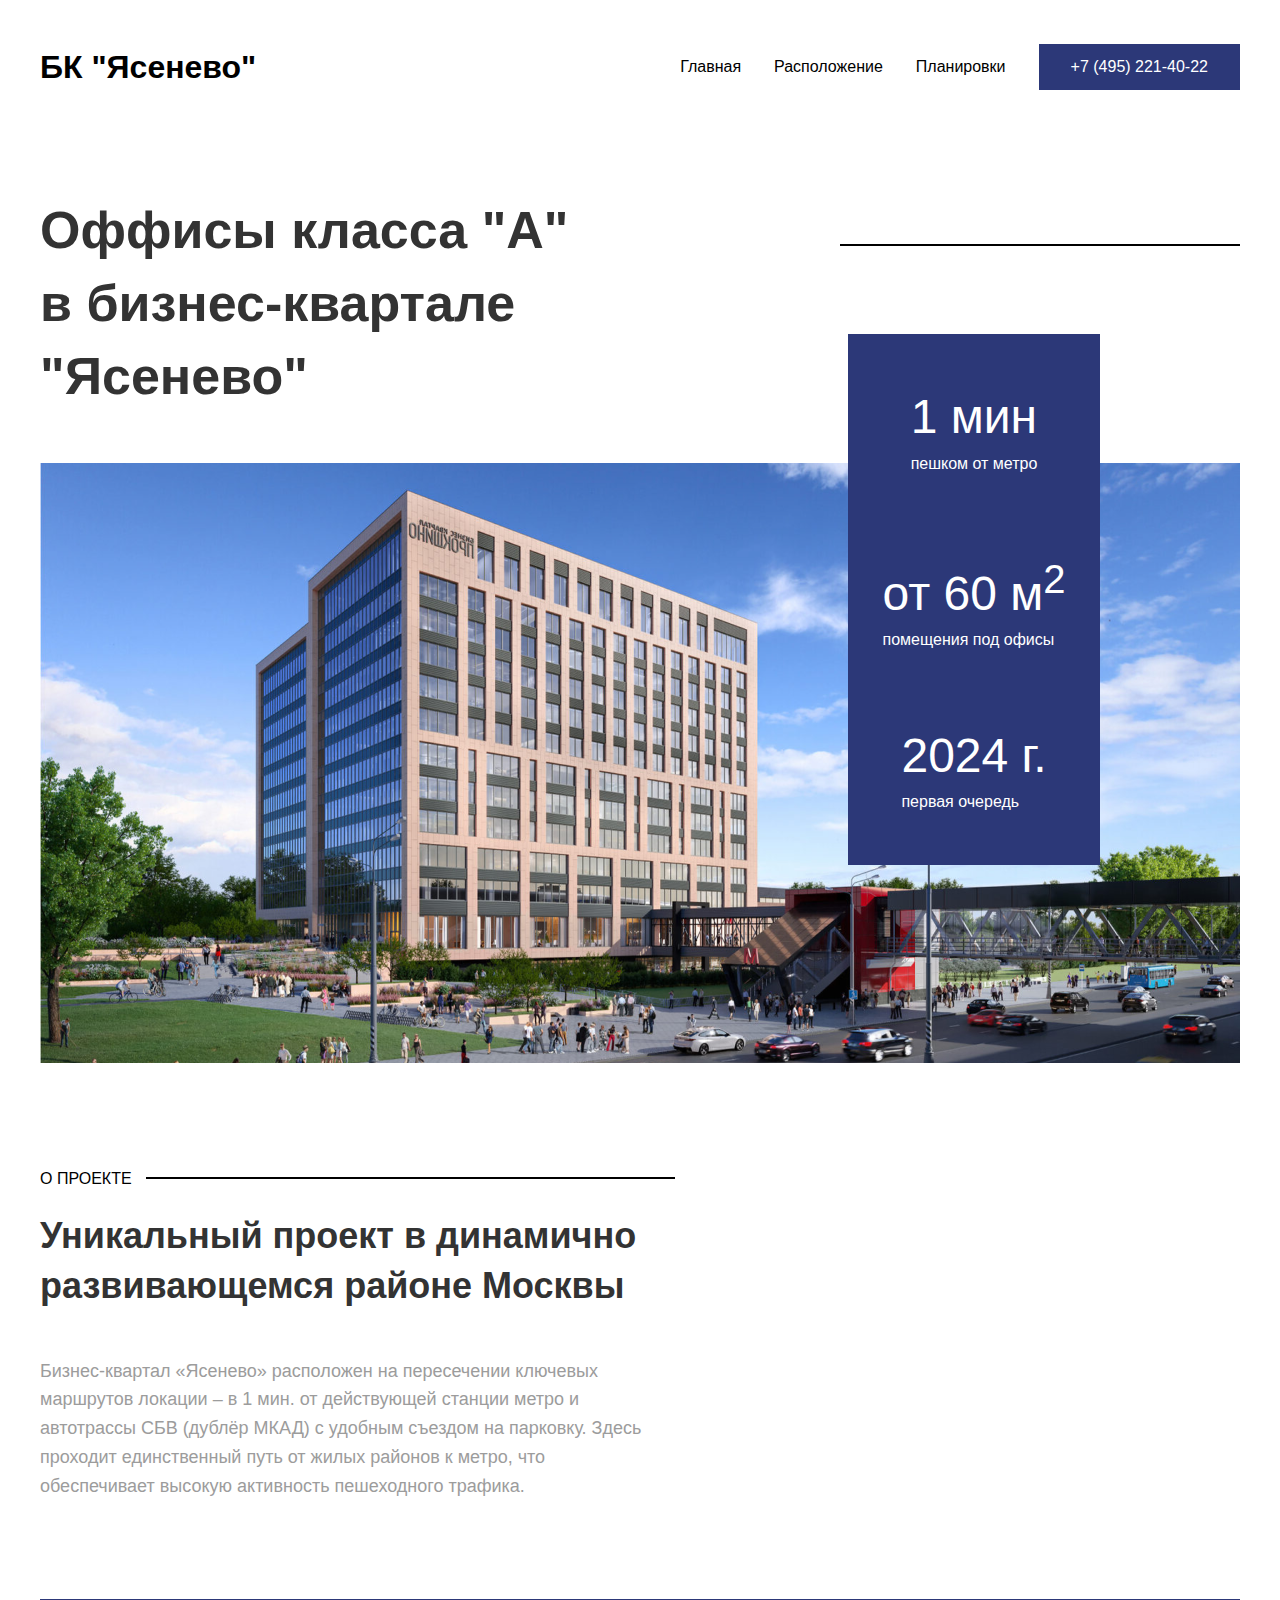
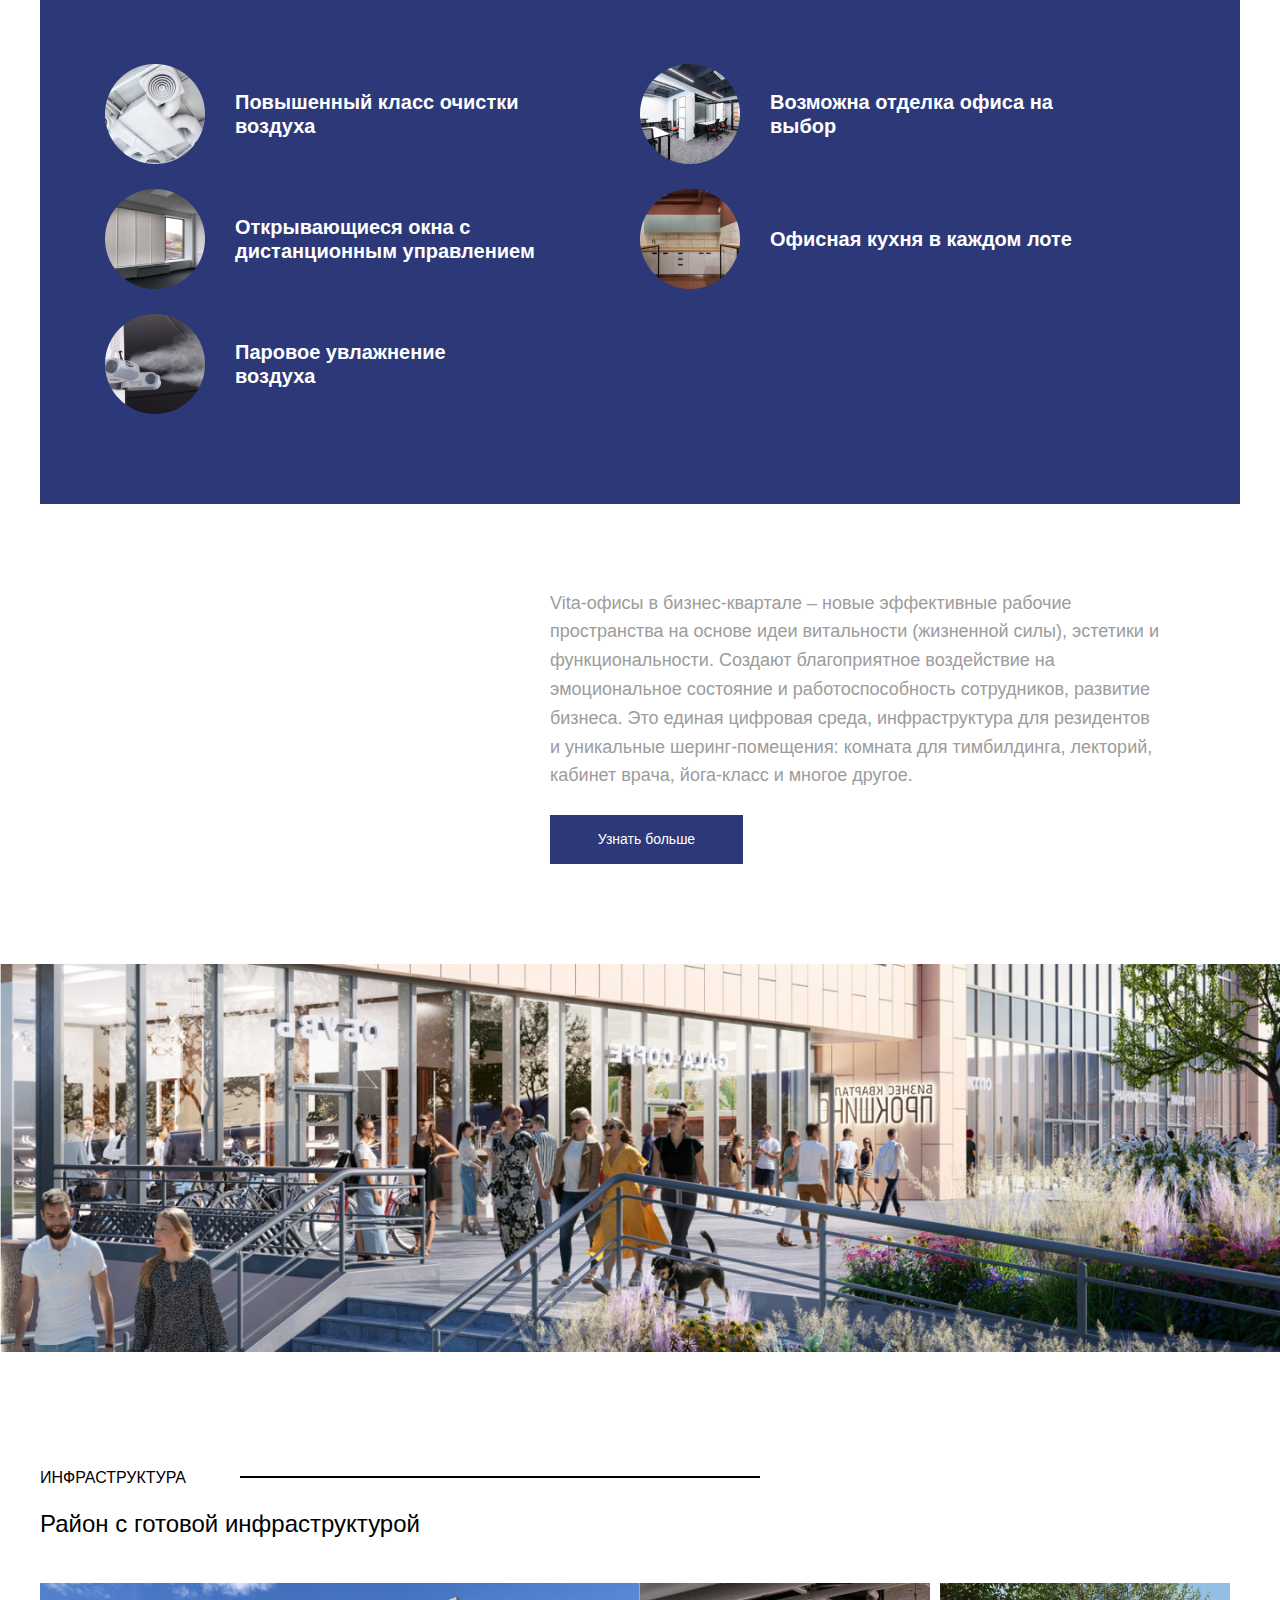
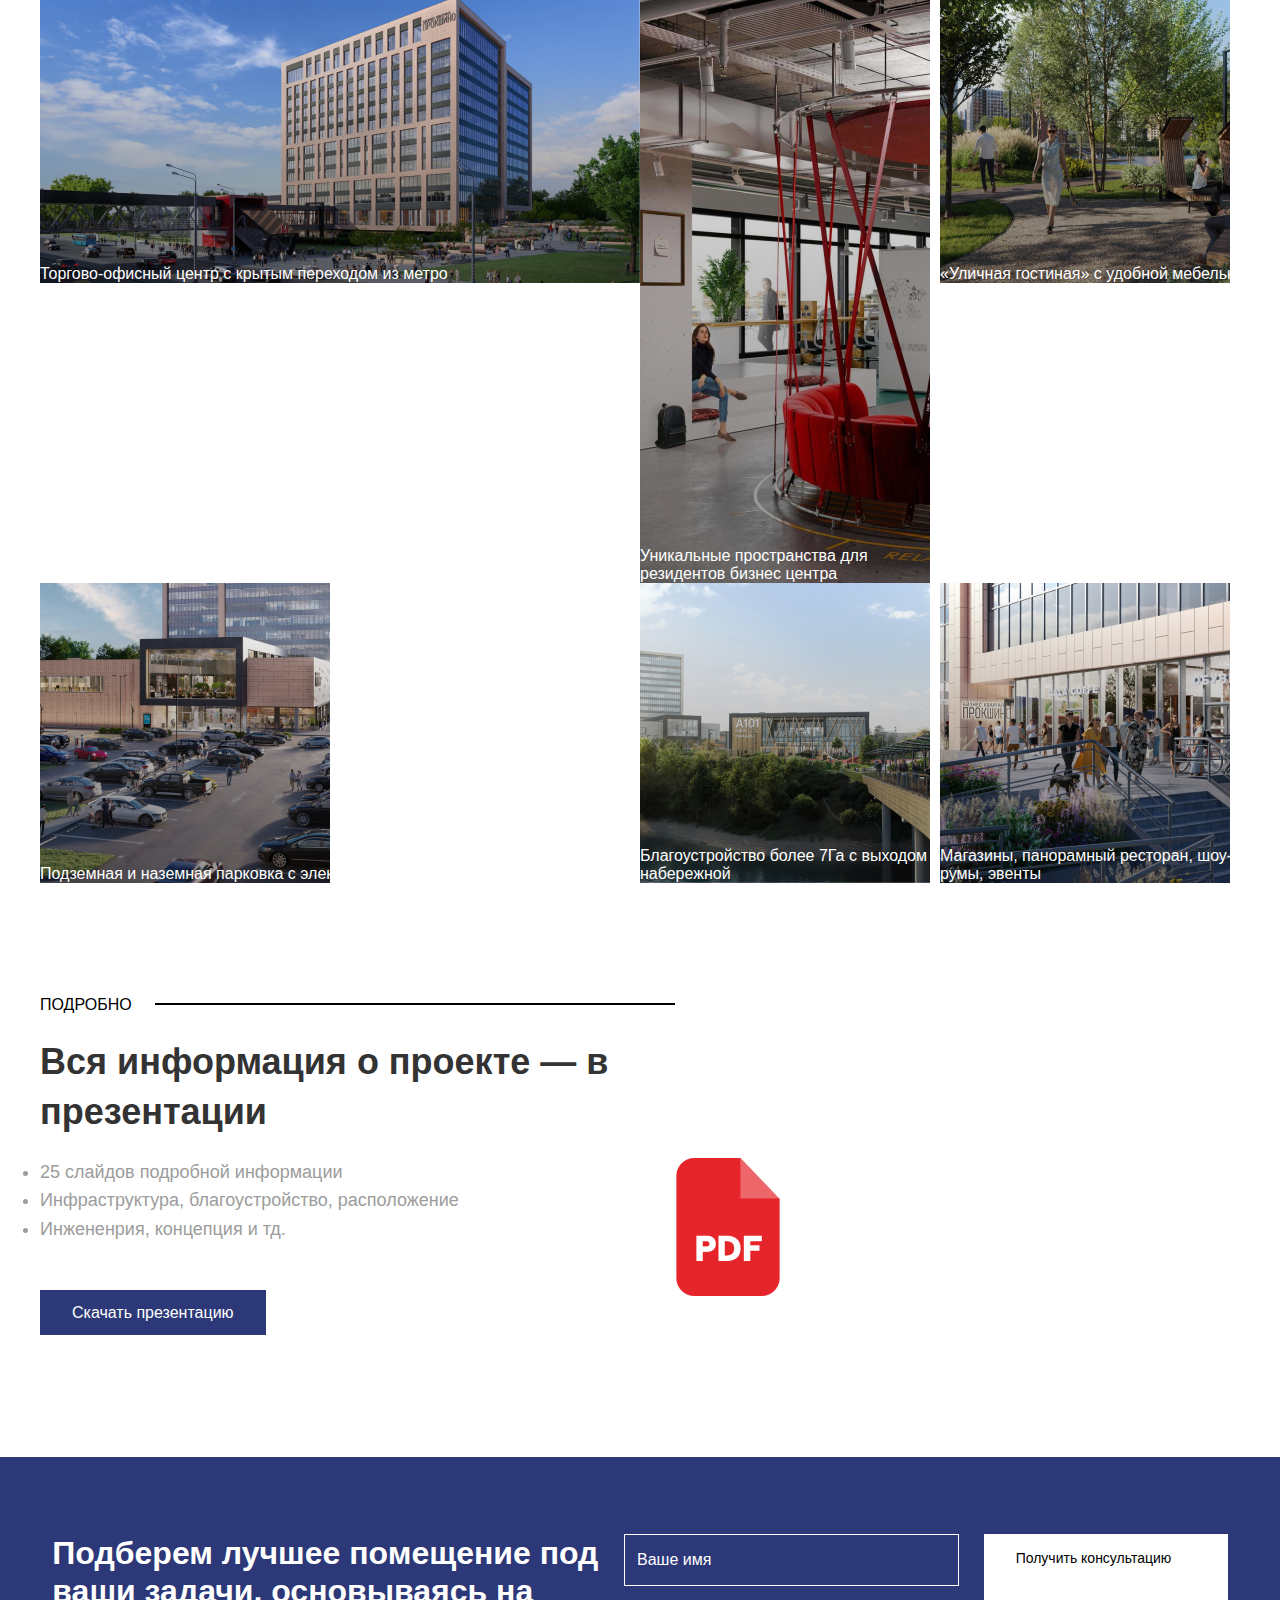
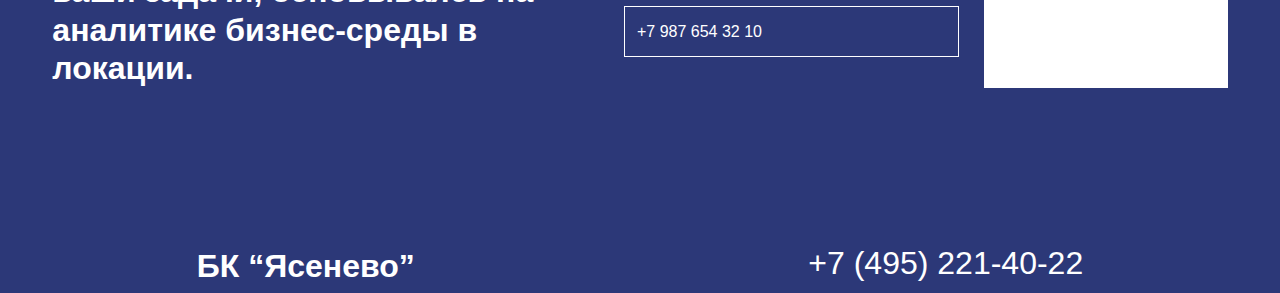
==== commit 66550cc0: "some fixed - 1" ====
--- a/index.html
+++ b/index.html
@@ -174,7 +174,7 @@
 			<p class="footer__text">Подберем лучшее помещение под ваши задачи, основываясь на аналитике бизнес-среды в
 				локации.
 			</p>
-			<div>
+
 				<form class="footer__form" action="#" method="get" enctype="multipart/form-data">
 					<div class="footer__inp_name">
 						<input class="footer__inp" tabindex="1" type="text" name="username" value="" placeholder="Ваше имя">
@@ -187,7 +187,6 @@
 				<div class="footer__button">
 					<a href="#">Получить консультацию</a>
 				</div>
-
 			</div>
 		</div>
 		<div class="footer-block__contacts">
--- a/css/main-dist.css
+++ b/css/main-dist.css
@@ -1,2 +1,2 @@
-.header{display:-webkit-box;display:-ms-flexbox;display:flex;-webkit-box-align:center;-ms-flex-align:center;align-items:center;-webkit-box-pack:justify;-ms-flex-pack:justify;justify-content:space-between;color:#000000;margin-top:40px}.header__logo{font-style:normal;font-weight:700;line-height:170%;font-size:32px}.nav{list-style:none;-webkit-box-align:center;-ms-flex-align:center;align-items:center;-webkit-box-pack:justify;-ms-flex-pack:justify;justify-content:space-between;width:600px}.nav__items{display:-webkit-box;display:-ms-flexbox;display:flex;gap:33px;-webkit-box-align:center;-ms-flex-align:center;align-items:center}.nav__items .nav__item_button{color:#fff;padding:14px 32px;background:#2C3878}.nav__items .nav__item_image{display:none}@media screen and (max-width:1279px) and (min-width:768px){.header__logo{font-size:20px}.nav{width:480px}.nav__item{font-size:14px}.nav__item:first-child{display:none}}@media screen and (max-width:767px){.header{margin-top:15px}.header__logo{font-size:20px}.nav{width:auto}.nav__item{padding:12px 20px}.nav__item:not(:last-child){display:none}.nav__item .phone__number{display:none}.nav__item .nav__item_image{display:block}}.hero{padding:100px 0;position:relative}.hero__title{max-width:572px;color:#333333;font-size:52px;font-style:normal;font-weight:700;line-height:140%;margin-bottom:50px}.hero__title:after{position:absolute;content:"";top:150px;right:0;max-width:400px;height:2px;background:#000000}.hero__title_smaller{font-size:52px}.hero__title .hero__image{width:100%;height:600px;-o-object-fit:cover;object-fit:cover}.hero__title .hero__parametrs{position:absolute;right:140px;top:240px;background:#2C3878;width:252px;display:-webkit-box;display:-ms-flexbox;display:flex;-webkit-box-orient:vertical;-webkit-box-direction:normal;-ms-flex-direction:column;flex-direction:column;-webkit-box-align:center;-ms-flex-align:center;align-items:center;-ms-flex-pack:distribute;justify-content:space-around;padding-top:30px}.hero__title .hero__parametrs_item{padding:40px 0}.hero__title .hero__parametrs_item span{display:block;color:#ffffff;font-weight:400;font-size:16px;padding-bottom:10px;line-height:160%}.hero__title .hero__parametrs_item strong{font-size:48px}.hero-nav{display:none}@media screen and (max-width:1279px) and (min-width:768px){.hero__image{height:400px}.hero__title{font-size:40px;max-width:480px;color:#333333;margin-bottom:40px}.hero__title:after{top:130px;right:0;width:30vw}.hero__title_smaler{font-size:32px}.hero .hero__parametrs{position:static;width:100%;-webkit-box-orient:horizontal;-webkit-box-direction:normal;-ms-flex-direction:row;flex-direction:row;-webkit-box-pack:space-evenly;-ms-flex-pack:space-evenly;justify-content:space-evenly}.hero .hero__parametrs:not(.hero__parametrs_large){position:absolute;top:auto;right:0;height:160px;width:240px}.hero .hero__parametrs__item{padding:30px 0}.hero .hero__parametrs__item strong{font-size:40px}}@media screen and (max-width:767px){.hero{padding:50px 0}.hero__image{height:200px}.hero__title{font-size:24px;max-width:343px;margin-bottom:20px}.hero__title:after{width:0}.hero__title_smaller{font-size:24px}.hero .hero__parametrs{position:static;width:100%;-webkit-box-orient:horizontal;-webkit-box-direction:normal;-ms-flex-direction:row;flex-direction:row;-webkit-box-pack:space-evenly;-ms-flex-pack:space-evenly;justify-content:space-evenly;padding-top:15px}.hero .hero__parametrs:not(.hero__parametrs_large){position:absolute;top:auto;right:0;height:90px;width:150px}.hero .hero__parametrs .hero__parametrs_item{padding:20px 0}.hero .hero__parametrs .hero__parametrs_item strong{font-size:20px}.hero .hero__parametrs .hero__parametrs_item span{font-size:10px;padding-bottom:5px}.hero-nav{display:-webkit-box;display:-ms-flexbox;display:flex;width:100%;-webkit-box-pack:justify;-ms-flex-pack:justify;justify-content:space-between}.hero-nav .nav__item{font-size:14px;text-align:center;-webkit-box-flex:1;-ms-flex:1;flex:1;display:block;margin:15px 5px;color:#fff;padding:14px 32px;background:#2C3878}}.hero{padding:100px 0;position:relative}.hero__title{max-width:700px;color:#333333;font-size:52px;font-style:normal;font-weight:bold;line-height:140%;margin-bottom:50px}.hero__title:after{position:absolute;content:"";top:140px;right:0;width:422px;height:2px;background:#000000}.hero__title_smaller{font-size:52px}.hero .hero__image{width:100%;height:600px;-o-object-fit:cover;object-fit:cover}.hero .hero__parametrs{position:absolute;right:140px;top:240px;background:#2C3878;width:252px;display:-webkit-box;display:-ms-flexbox;display:flex;-webkit-box-orient:vertical;-webkit-box-direction:normal;-ms-flex-direction:column;flex-direction:column;-webkit-box-align:center;-ms-flex-align:center;align-items:center;-ms-flex-pack:distribute;justify-content:space-around;padding-top:30px}.hero .hero__parametrs_item{padding:40px 0}.hero .hero__parametrs_item span{display:block;color:#ffffff;font-weight:400;font-size:16px;padding-bottom:10px;line-height:160%}.hero .hero__parametrs_item strong{font-size:48px}@media screen and (max-width:1279px) and (min-width:768px){.hero__image{height:400px}.hero__title{font-size:40px;max-width:480px;color:#333333;margin-bottom:40px}.hero__title:after{top:130px;right:0;width:30vw}.hero__title_smaler{font-size:32px}.hero .hero__parametrs{position:static;width:100%;-webkit-box-orient:horizontal;-webkit-box-direction:normal;-ms-flex-direction:row;flex-direction:row;-webkit-box-pack:space-evenly;-ms-flex-pack:space-evenly;justify-content:space-evenly}.hero .hero__parametrs:not(.hero__parametrs_large){position:absolute;top:auto;right:0;height:160px;width:240px}.hero .hero__parametrs__item{padding:30px 0}.hero .hero__parametrs__item strong{font-size:40px}}@media screen and (max-width:767px){.hero{padding:50px 0}.hero__image{height:200px}.hero__title{font-size:24px;max-width:343px;margin-bottom:20px}.hero__title:after{width:0}.hero__title_smaller{font-size:24px}.hero .hero__parametrs{position:static;width:100%;-webkit-box-orient:horizontal;-webkit-box-direction:normal;-ms-flex-direction:row;flex-direction:row;-webkit-box-pack:space-evenly;-ms-flex-pack:space-evenly;justify-content:space-evenly;padding-top:15px}.hero .hero__parametrs:not(.hero__parametrs_large){position:absolute;top:auto;right:0;height:90px;width:150px}.hero .hero__parametrs .hero__parametrs_item{padding:20px 0}.hero .hero__parametrs .hero__parametrs_item strong{font-size:20px}.hero .hero__parametrs .hero__parametrs_item span{font-size:10px;padding-bottom:5px}}.hero{padding:100px 0;position:relative}.hero__title{max-width:700px;color:#333333;font-size:52px;font-style:normal;font-weight:bold;line-height:140%;margin-bottom:50px}.hero__title:after{position:absolute;content:"";top:140px;right:0;width:492px;height:2px;background:#000000}.hero__title_smaller{font-size:52px}.hero .hero__image{width:100%;height:600px;-o-object-fit:cover;object-fit:cover}.hero .hero__parametrs{position:absolute;right:140px;top:240px;background:#2C3878;width:252px;display:-webkit-box;display:-ms-flexbox;display:flex;-webkit-box-orient:vertical;-webkit-box-direction:normal;-ms-flex-direction:column;flex-direction:column;-webkit-box-align:center;-ms-flex-align:center;align-items:center;-ms-flex-pack:distribute;justify-content:space-around;padding-top:30px}.hero .hero__parametrs_item{padding:40px 0}.hero .hero__parametrs_item span{display:block;color:#ffffff;font-weight:400;font-size:16px;padding-bottom:10px;line-height:160%}.hero .hero__parametrs_item strong{font-size:48px}@media screen and (max-width:1279px) and (min-width:768px){.hero__image{height:400px}.hero__title{font-size:40px;max-width:480px;color:#333333;margin-bottom:40px}.hero__title:after{top:130px;right:0;width:30vw}.hero__title_smaler{font-size:32px}.hero .hero__parametrs{position:static;width:100%;-webkit-box-orient:horizontal;-webkit-box-direction:normal;-ms-flex-direction:row;flex-direction:row;-webkit-box-pack:space-evenly;-ms-flex-pack:space-evenly;justify-content:space-evenly}.hero .hero__parametrs:not(.hero__parametrs_large){position:absolute;top:auto;right:0;height:160px;width:240px}.hero .hero__parametrs__item{padding:30px 0}.hero .hero__parametrs__item strong{font-size:40px}}@media screen and (max-width:767px){.hero{padding:50px 0}.hero__image{height:200px}.hero__title{font-size:24px;max-width:343px;margin-bottom:20px}.hero__title:after{width:0}.hero__title_smaller{font-size:24px}.hero .hero__parametrs{position:static;width:100%;-webkit-box-orient:horizontal;-webkit-box-direction:normal;-ms-flex-direction:row;flex-direction:row;-webkit-box-pack:space-evenly;-ms-flex-pack:space-evenly;justify-content:space-evenly;padding-top:15px}.hero .hero__parametrs:not(.hero__parametrs_large){position:absolute;top:auto;right:0;height:90px;width:150px}.hero .hero__parametrs .hero__parametrs_item{padding:20px 0}.hero .hero__parametrs .hero__parametrs_item strong{font-size:20px}.hero .hero__parametrs .hero__parametrs_item span{font-size:10px;padding-bottom:5px}}.inf-about{width:100%;margin-bottom:100px}.inf-about__project{position:relative;text-transform:uppercase;color:#000000;font-size:16px;font-style:normal;font-weight:500;line-height:150%;gap:13px;padding-bottom:20px}.inf-about__project:after{position:absolute;content:"";top:10px;right:565px;width:529px;height:2px;background:#000000}.inf-about .desc__title_inf-about{max-width:713px;padding-bottom:45px;color:#333333;font-size:36px;font-style:normal;font-weight:600;line-height:140%}.inf-about .desc__text{color:#9C9C9C;font-size:18px;font-style:normal;font-weight:400;line-height:160%}.inf-about .desc__text_inf-left{max-width:610px;margin-bottom:98px}.inf-about .desc__text_inf-right{display:-webkit-box;display:-ms-flexbox;display:flex;-webkit-box-orient:vertical;-webkit-box-direction:normal;-ms-flex-direction:column;flex-direction:column;margin-left:510px;max-width:610px;margin-bottom:25px}.inf-about .desc__text__plans{margin-bottom:25px}.inf-about .inf-about__button{padding:14px 32px;display:-webkit-box;display:-ms-flexbox;display:flex;text-align:center;-webkit-box-pack:center;-ms-flex-pack:center;justify-content:center;background:#2C3878;width:193px;color:#ffffff;font-size:14px;font-style:normal;font-weight:500;line-height:150%}.inf-about__items{background:#2C3878;display:-ms-grid;display:grid;-ms-grid-columns:1fr 1fr;grid-template-columns:1fr 1fr;padding:65px;margin-bottom:85px}.inf-about__item{display:-webkit-box;display:-ms-flexbox;display:flex;-webkit-box-align:center;-ms-flex-align:center;align-items:center;gap:30px;margin-bottom:25px}.inf-about__item:nth-child(3){width:430px}.inf-about__item:nth-child(5){width:370px}.inf-about__img{-o-object-fit:cover;object-fit:cover;width:100%;margin-bottom:110px}.inf-about .item__text{color:#ffffff;font-size:20px;font-style:normal;font-weight:600;line-height:120%;width:310px}@media screen and (max-width:1279px) and (min-width:768px){.inf-about{width:90%}.inf-about__project{position:relative;text-transform:uppercase;color:#000000;font-size:16px;font-style:normal;font-weight:500;line-height:150%;gap:13px;padding-bottom:20px}.inf-about__project:after{position:absolute;content:"";top:10px;right:159px;width:529px;height:2px;background:#000000}.inf-about .inf-about__items{display:-webkit-box;display:-ms-flexbox;display:flex;-webkit-box-orient:vertical;-webkit-box-direction:normal;-ms-flex-direction:column;flex-direction:column}.inf-about__img{width:100%}.inf-about .inf-about__button{padding:14px 32px}.inf-about .inf-about__button .desc__text_inf-right{margin-left:0}}@media screen and (max-width:767px){.inf-about{width:90%}.inf-about__img{width:100%;min-height:250px}.inf-about__project{position:relative;text-transform:uppercase;color:#000000;font-size:12px;font-style:normal;font-weight:500;line-height:150%;gap:13px;padding-bottom:20px}.inf-about__project:after{position:absolute;content:"";top:8px;right:15px;width:222px;height:2px;background:#000000}.inf-about .desc__text_inf-right{margin-left:0}.inf-about .desc__text{color:#9C9C9C;font-size:16px;font-style:normal;font-weight:400;line-height:160%}.inf-about .inf-about__items{display:-webkit-box;display:-ms-flexbox;display:flex;-webkit-box-orient:vertical;-webkit-box-direction:normal;-ms-flex-direction:column;flex-direction:column}.inf-about .item__text{color:#ffffff;font-size:16px;font-style:normal;font-weight:600;line-height:120%;width:200px}.infra__card_text{width:254px}}.infra{padding-bottom:110px}.infra .infra__border{position:relative;color:#000000;font-size:16px;font-style:normal;font-weight:500;line-height:150%;text-transform:uppercase;margin-bottom:20px}.infra .infra__border__title{margin-bottom:45px}.infra .infra__border:after{position:absolute;content:"";top:10px;right:480px;width:520px;height:2px;background:#000000}.infra__title{margin-bottom:45px}.infra__cards{display:-ms-grid;display:grid;grid-template-areas:"1 1 2 3" "4 5 6";-ms-grid-columns:2fr 1fr 1fr;grid-template-columns:2fr 1fr 1fr}.infra__cards .infra__card_1{width:100%;height:300px;position:relative}.infra__cards .infra__card_2{height:600px;width:100%;position:relative}.infra__cards .infra__card_3{width:100%;height:300px;position:relative}.infra__cards .infra__card_4{width:100%;height:300px;position:relative}.infra__cards .infra__card_5{width:100%;height:300px;position:relative}.infra__cards .infra__card_6{width:100%;height:300px;position:relative}.infra__cards .infra__card .infra__card_text{position:absolute;bottom:0;left:0;color:#ffffff}@media screen and (max-width:1279px) and (min-width:768px){.infra{width:775px}.infra .infra__border{position:relative;text-transform:uppercase;color:#000000;font-size:16px;font-style:normal;font-weight:500;line-height:150%;gap:13px;padding-bottom:20px}.infra .infra__border:after{position:absolute;content:"";top:11px;right:20px;width:529px;height:2px;background:#000000}.infra .infra__cards{max-width:773px;display:-ms-grid;display:grid;-ms-grid-columns:1fr 1fr;grid-template-columns:1fr 1fr;-ms-grid-rows:1fr 1fr 1fr;grid-template-rows:1fr 1fr 1fr}.infra .infra__cards>:first-child{-ms-grid-row:1;-ms-grid-column:1}.infra .infra__cards>:nth-child(2){-ms-grid-row:1;-ms-grid-column:2}.infra .infra__cards>:nth-child(3){-ms-grid-row:2;-ms-grid-column:1}.infra .infra__cards>:nth-child(4){-ms-grid-row:2;-ms-grid-column:2}.infra .infra__cards>:nth-child(5){-ms-grid-row:3;-ms-grid-column:1}.infra .infra__cards>:nth-child(6){-ms-grid-row:3;-ms-grid-column:2}.infra .infra__card_1{-ms-grid-row:1;grid-row:1/1;-ms-grid-column:1;-ms-grid-column-span:1;grid-column:1/2}.infra .infra__card_2{-ms-grid-row:2;grid-row:2/2;-ms-grid-column:1;grid-column:1/1}.infra .infra__card_3{-ms-grid-row:2;grid-row:2/2;-ms-grid-column:2;grid-column:2/2}.infra .infra__card_4{-ms-grid-row:2;grid-row:2/2;-ms-grid-column:1;grid-column:1/1}.infra .infra__card_5{-ms-grid-row:2;grid-row:2/2;-ms-grid-column:2;grid-column:2/2}.infra .infra__card_6{-ms-grid-row:2;grid-row:2/2;-ms-grid-column:4;grid-column:4/4}}@media screen and (max-width:767px){.infra{width:100%}.infra .infra__border{position:relative;text-transform:uppercase;color:#000000;font-size:16px;font-style:normal;font-weight:500;line-height:150%;gap:13px;padding-bottom:20px}.infra .infra__border:after{position:absolute;content:"";top:11px;right:0;width:222px;height:2px;background:#000000}.infra .infra__cards{max-width:343px;display:-webkit-box;display:-ms-flexbox;display:flex;-webkit-box-orient:vertical;-webkit-box-direction:normal;-ms-flex-direction:column;flex-direction:column;gap:10px}.infra .infra-img-1{width:300px;height:300px;-ms-grid-row:1;grid-row:1/1;-ms-grid-column:1;-ms-grid-column-span:1;grid-column:1/2}}.details{padding-bottom:135px}.details__block{display:-webkit-box;display:-ms-flexbox;display:flex}.block{margin-bottom:20px}.block .block__border{position:relative;color:#000000;font-size:16px;font-style:normal;font-weight:500;line-height:150%;text-transform:uppercase;margin-bottom:20px}.block .block__border:after{position:absolute;content:"";top:10px;right:565px;width:520px;height:2px;background:#000000}.block .block__title{max-width:570px;color:#333333;font-size:36px;font-style:normal;font-weight:600;line-height:140%}.details__items{margin-right:200px;margin-bottom:60px}.details__img{width:138px;height:138px;-ms-flex-item-align:start;-ms-grid-row-align:start;align-self:start;cursor:pointer}.button__details{color:#fff;padding:14px 32px;background:#2C3878}.details__item{color:#9C9C9C;font-size:18px;font-style:normal;font-weight:400;list-style-type:disc;line-height:160%}@media screen and (max-width:1279px) and (min-width:768px){.details .block__border{position:relative;color:#000000;font-size:16px;font-style:normal;font-weight:500;line-height:150%;text-transform:uppercase;margin-bottom:20px}.details .block__border:after{position:absolute;content:"";top:10px;right:340px;width:335px;height:2px;background:#000000}}@media screen and (max-width:767px){.details{padding-bottom:135px}.details .block__border{position:relative;color:#000000;font-size:16px;font-style:normal;font-weight:500;line-height:150%;text-transform:uppercase;margin-bottom:20px}.details .block__border:after{position:absolute;content:"";top:10px;right:-30px;width:265px;height:2px;background:#000000}.details .block__border__block{display:-webkit-box;display:-ms-flexbox;display:flex;-webkit-box-orient:vertical;-webkit-box-direction:normal;-ms-flex-direction:column;flex-direction:column}.details .block__border .block__title{max-width:312px;font-size:20px}.details .block__border .details__img{margin-bottom:50px}.details .block__border .details__item{font-size:16px}}.plans{width:100%;max-width:561px;color:#9C9C9C;font-size:18px;font-style:normal;font-weight:400;line-height:160%}.plans__image_2{margin-bottom:119px}.plans__border{position:relative;color:#000000;font-size:16px;font-style:normal;font-weight:500;line-height:150%;text-transform:uppercase;margin-bottom:20px}.plans__border:after{position:absolute;content:"";top:10px;right:525px;width:520px;height:2px;background:#000000}.plans-desc{margin-bottom:71px}.plans__offices{display:-webkit-box;display:-ms-flexbox;display:flex;-ms-flex-wrap:wrap;flex-wrap:wrap;margin-bottom:100px}.plans__offices .plan{gap:15px;width:380px}.plans__offices .plan__image{margin-bottom:37px}.plans__offices .plan__title{color:#000;font-size:24px;font-style:normal;font-weight:500;line-height:150%;text-transform:uppercase;margin-bottom:11px}.plans__offices .plan__desc{max-width:310px;color:#9C9C9C;font-size:18px;font-style:normal;font-weight:400;line-height:120%;margin-bottom:53px}.plans__offices .plan__button{border:none;padding:14px 34px 14px 32px;background:#2C3878;color:#ffffff;font-size:14px;font-style:normal;font-weight:500;line-height:150%;cursor:pointer;margin-bottom:35px}.plans__border{position:relative;color:#000000;font-size:16px;font-style:normal;font-weight:500;line-height:150%;text-transform:uppercase;margin-bottom:20px}.plans__border:after{position:absolute;content:"";top:10px;right:525px;width:520px;height:2px;background:#000000}@media screen and (max-width:1279px) and (min-width:768px){.plans__border{position:relative;color:#000000;font-size:16px;font-style:normal;font-weight:500;line-height:150%;text-transform:uppercase;margin-bottom:20px}.plans__border:after{position:absolute;content:"";top:10px;right:300px;width:520px;height:2px;background:#000000}}@media screen and (max-width:767px){.plans__border{position:relative;color:#000000;font-size:16px;font-style:normal;font-weight:500;line-height:150%;text-transform:uppercase;margin-bottom:20px}.plans__border:after{position:absolute;content:"";top:10px;right:21px;width:247px;height:2px;background:#000000}}.footer{width:100%;background:#2C3878}.footer-block__contacts{display:-webkit-box;display:-ms-flexbox;display:flex;-ms-flex-pack:distribute;justify-content:space-around}.footer-block{padding-top:77px;padding-bottom:46px;color:#ffffff}.footer__text{max-width:547px;font-size:32px;font-style:normal;font-weight:600;line-height:120%}.footer__text-inp{display:-webkit-box;display:-ms-flexbox;display:flex;-ms-flex-pack:distribute;justify-content:space-around;margin-bottom:105px}.footer__text-inp .footer__inp{-webkit-box-orient:vertical;-webkit-box-direction:normal;-ms-flex-direction:column;flex-direction:column;width:335px;padding:12px;background:#2C3878;color:#ffffff;border:solid 1px #ffffff;font-size:16px;font-style:normal;font-weight:400;line-height:160%}.footer__text-inp .footer__inp_name{margin-bottom:20px}.footer__text-inp .footer__inp_tel{padding-bottom:20px}.footer__text-inp input::-webkit-input-placeholder{color:#ffffff}.footer__text-inp .footer__button{background-color:#ffffff;color:#000000;font-size:14px;font-style:normal;font-weight:500;line-height:150%;padding:14px 32px;width:244px}.footer__logo{color:#ffffff;-webkit-font-feature-settings:"clig" off,"liga" off;font-feature-settings:"clig" off,"liga" off;font-size:32px;font-style:normal;font-weight:700;line-height:170%}.footer__tel{color:#ffffff;font-size:32px;font-style:normal;font-weight:500;line-height:150%}@media screen and (max-width:1279px) and (min-width:768px){.footer{width:100%;padding-left:71px;padding-right:71px}.footer__text{margin-bottom:20px}.footer__text-inp{display:-webkit-box;display:-ms-flexbox;display:flex;-webkit-box-orient:vertical;-webkit-box-direction:normal;-ms-flex-direction:column;flex-direction:column}}@media screen and (max-width:767px){.footer{width:100%}.footer__text{font-size:20px;font-style:normal;font-weight:600;line-height:120%;margin-bottom:20px}.footer-block{padding:110px 0 27px 0}.footer__text-inp{display:-webkit-box;display:-ms-flexbox;display:flex;-webkit-box-orient:vertical;-webkit-box-direction:normal;-ms-flex-direction:column;flex-direction:column}.footer__inp{width:375px}.footer__button{margin-bottom:140px;font-size:14px}.footer-block__contacts{display:-webkit-box;display:-ms-flexbox;display:flex;-webkit-box-orient:vertical;-webkit-box-direction:normal;-ms-flex-direction:column;flex-direction:column}.footer__logo{color:#ffffff;-webkit-font-feature-settings:"clig" off,"liga" off;font-feature-settings:"clig" off,"liga" off;font-size:24px;margin-bottom:15px}.footer__tel{color:#ffffff;font-size:24px}}*{margin:0;padding:0;font-weight:normal;-webkit-box-sizing:border-box;box-sizing:border-box;font-family:"Montserrat",sans-serif}a{-webkit-text-decoration:none;text-decoration:none;color:inherit}li{list-style-type:none}.wrapper{max-width:100%}.container{max-width:1200px;margin:0 auto}@media screen and (max-width:1279px) and (min-width:768px){.container{width:90vw}}@media screen and (max-width:767px){.container{width:auto;margin:0 15px}}
+.header{display:-webkit-box;display:-ms-flexbox;display:flex;-webkit-box-align:center;-ms-flex-align:center;align-items:center;-webkit-box-pack:justify;-ms-flex-pack:justify;justify-content:space-between;color:#000000;margin-top:40px}.header__logo{font-style:normal;font-weight:700;line-height:170%;font-size:32px}.nav{list-style:none;-webkit-box-align:center;-ms-flex-align:center;align-items:center;-webkit-box-pack:justify;-ms-flex-pack:justify;justify-content:space-between;width:600px}.nav__items{display:-webkit-box;display:-ms-flexbox;display:flex;gap:33px;-webkit-box-align:center;-ms-flex-align:center;align-items:center}.nav__items .nav__item_button{color:#fff;padding:14px 32px;background:#2C3878}.nav__items .nav__item_image{display:none}@media screen and (max-width:1279px) and (min-width:768px){.header__logo{font-size:20px}.nav{width:480px}.nav__item{font-size:14px}.nav__item:first-child{display:none}}@media screen and (max-width:767px){.header{margin-top:15px}.header__logo{font-size:20px}.nav{width:auto}.nav__item{padding:12px 20px}.nav__item:not(:last-child){display:none}.nav__item .phone__number{display:none}.nav__item .nav__item_image{display:block}}.hero{padding:100px 0;position:relative}.hero__title{max-width:572px;color:#333333;font-size:52px;font-style:normal;font-weight:700;line-height:140%;margin-bottom:50px}.hero__title:after{position:absolute;content:"";top:150px;right:0;max-width:400px;height:2px;background:#000000}.hero__title_smaller{font-size:52px}.hero__title .hero__image{width:100%;height:600px;-o-object-fit:cover;object-fit:cover}.hero__title .hero__parametrs{position:absolute;right:140px;top:240px;background:#2C3878;width:252px;display:-webkit-box;display:-ms-flexbox;display:flex;-webkit-box-orient:vertical;-webkit-box-direction:normal;-ms-flex-direction:column;flex-direction:column;-webkit-box-align:center;-ms-flex-align:center;align-items:center;-ms-flex-pack:distribute;justify-content:space-around;padding-top:30px}.hero__title .hero__parametrs_item{padding:40px 0}.hero__title .hero__parametrs_item span{display:block;color:#ffffff;font-weight:400;font-size:16px;padding-bottom:10px;line-height:160%}.hero__title .hero__parametrs_item strong{font-size:48px}.hero-nav{display:none}@media screen and (max-width:1279px) and (min-width:768px){.hero__image{height:400px}.hero__title{font-size:40px;max-width:480px;color:#333333;margin-bottom:40px}.hero__title:after{top:130px;right:0;width:30vw}.hero__title_smaler{font-size:32px}.hero .hero__parametrs{position:static;width:100%;-webkit-box-orient:horizontal;-webkit-box-direction:normal;-ms-flex-direction:row;flex-direction:row;-webkit-box-pack:space-evenly;-ms-flex-pack:space-evenly;justify-content:space-evenly}.hero .hero__parametrs:not(.hero__parametrs_large){position:absolute;top:auto;right:0;height:160px;width:240px}.hero .hero__parametrs__item{padding:30px 0}.hero .hero__parametrs__item strong{font-size:40px}}@media screen and (max-width:767px){.hero{padding:50px 0}.hero__image{height:200px}.hero__title{font-size:24px;max-width:343px;margin-bottom:20px}.hero__title:after{width:0}.hero__title_smaller{font-size:24px}.hero .hero__parametrs{position:static;width:100%;-webkit-box-orient:horizontal;-webkit-box-direction:normal;-ms-flex-direction:row;flex-direction:row;-webkit-box-pack:space-evenly;-ms-flex-pack:space-evenly;justify-content:space-evenly;padding-top:15px}.hero .hero__parametrs:not(.hero__parametrs_large){position:absolute;top:auto;right:0;height:90px;width:150px}.hero .hero__parametrs .hero__parametrs_item{padding:20px 0}.hero .hero__parametrs .hero__parametrs_item strong{font-size:20px}.hero .hero__parametrs .hero__parametrs_item span{font-size:10px;padding-bottom:5px}.hero-nav{display:-webkit-box;display:-ms-flexbox;display:flex;width:100%;-webkit-box-pack:justify;-ms-flex-pack:justify;justify-content:space-between}.hero-nav .nav__item{font-size:14px;text-align:center;-webkit-box-flex:1;-ms-flex:1;flex:1;display:block;margin:15px 5px;color:#fff;padding:14px 32px;background:#2C3878}}.hero{padding:100px 0;position:relative}.hero__title{max-width:700px;color:#333333;font-size:52px;font-style:normal;font-weight:bold;line-height:140%;margin-bottom:50px}.hero__title:after{position:absolute;content:"";top:140px;right:0;width:422px;height:2px;background:#000000}.hero__title_smaller{font-size:52px}.hero .hero__image{width:100%;height:600px;-o-object-fit:cover;object-fit:cover}.hero .hero__parametrs{position:absolute;right:140px;top:240px;background:#2C3878;width:252px;display:-webkit-box;display:-ms-flexbox;display:flex;-webkit-box-orient:vertical;-webkit-box-direction:normal;-ms-flex-direction:column;flex-direction:column;-webkit-box-align:center;-ms-flex-align:center;align-items:center;-ms-flex-pack:distribute;justify-content:space-around;padding-top:30px}.hero .hero__parametrs_item{padding:40px 0}.hero .hero__parametrs_item span{display:block;color:#ffffff;font-weight:400;font-size:16px;padding-bottom:10px;line-height:160%}.hero .hero__parametrs_item strong{font-size:48px}@media screen and (max-width:1279px) and (min-width:768px){.hero__image{height:400px}.hero__title{font-size:40px;max-width:480px;color:#333333;margin-bottom:40px}.hero__title:after{top:130px;right:0;width:30vw}.hero__title_smaler{font-size:32px}.hero .hero__parametrs{position:static;width:100%;-webkit-box-orient:horizontal;-webkit-box-direction:normal;-ms-flex-direction:row;flex-direction:row;-webkit-box-pack:space-evenly;-ms-flex-pack:space-evenly;justify-content:space-evenly}.hero .hero__parametrs:not(.hero__parametrs_large){position:absolute;top:auto;right:0;height:160px;width:240px}.hero .hero__parametrs__item{padding:30px 0}.hero .hero__parametrs__item strong{font-size:40px}}@media screen and (max-width:767px){.hero{padding:50px 0}.hero__image{height:200px}.hero__title{font-size:24px;max-width:343px;margin-bottom:20px}.hero__title:after{width:0}.hero__title_smaller{font-size:24px}.hero .hero__parametrs{position:static;width:100%;-webkit-box-orient:horizontal;-webkit-box-direction:normal;-ms-flex-direction:row;flex-direction:row;-webkit-box-pack:space-evenly;-ms-flex-pack:space-evenly;justify-content:space-evenly;padding-top:15px}.hero .hero__parametrs:not(.hero__parametrs_large){position:absolute;top:auto;right:0;height:90px;width:150px}.hero .hero__parametrs .hero__parametrs_item{padding:20px 0}.hero .hero__parametrs .hero__parametrs_item strong{font-size:20px}.hero .hero__parametrs .hero__parametrs_item span{font-size:10px;padding-bottom:5px}}.hero{padding:100px 0;position:relative}.hero__title{max-width:700px;color:#333333;font-size:52px;font-style:normal;font-weight:bold;line-height:140%;margin-bottom:50px}.hero__title:after{position:absolute;content:"";top:140px;right:0;width:492px;height:2px;background:#000000}.hero__title_smaller{font-size:52px}.hero .hero__image{width:100%;height:600px;-o-object-fit:cover;object-fit:cover}.hero .hero__parametrs{position:absolute;right:140px;top:240px;background:#2C3878;width:252px;display:-webkit-box;display:-ms-flexbox;display:flex;-webkit-box-orient:vertical;-webkit-box-direction:normal;-ms-flex-direction:column;flex-direction:column;-webkit-box-align:center;-ms-flex-align:center;align-items:center;-ms-flex-pack:distribute;justify-content:space-around;padding-top:30px}.hero .hero__parametrs_item{padding:40px 0}.hero .hero__parametrs_item span{display:block;color:#ffffff;font-weight:400;font-size:16px;padding-bottom:10px;line-height:160%}.hero .hero__parametrs_item strong{font-size:48px}@media screen and (max-width:1279px) and (min-width:768px){.hero__image{height:400px}.hero__title{font-size:40px;max-width:480px;color:#333333;margin-bottom:40px}.hero__title:after{top:130px;right:0;width:30vw}.hero__title_smaler{font-size:32px}.hero .hero__parametrs{position:static;width:100%;-webkit-box-orient:horizontal;-webkit-box-direction:normal;-ms-flex-direction:row;flex-direction:row;-webkit-box-pack:space-evenly;-ms-flex-pack:space-evenly;justify-content:space-evenly}.hero .hero__parametrs:not(.hero__parametrs_large){position:absolute;top:auto;right:0;height:160px;width:240px}.hero .hero__parametrs__item{padding:30px 0}.hero .hero__parametrs__item strong{font-size:40px}}@media screen and (max-width:767px){.hero{padding:50px 0}.hero__image{height:200px}.hero__title{font-size:24px;max-width:343px;margin-bottom:20px}.hero__title:after{width:0}.hero__title_smaller{font-size:24px}.hero .hero__parametrs{position:static;width:100%;-webkit-box-orient:horizontal;-webkit-box-direction:normal;-ms-flex-direction:row;flex-direction:row;-webkit-box-pack:space-evenly;-ms-flex-pack:space-evenly;justify-content:space-evenly;padding-top:15px}.hero .hero__parametrs:not(.hero__parametrs_large){position:absolute;top:auto;right:0;height:90px;width:150px}.hero .hero__parametrs .hero__parametrs_item{padding:20px 0}.hero .hero__parametrs .hero__parametrs_item strong{font-size:20px}.hero .hero__parametrs .hero__parametrs_item span{font-size:10px;padding-bottom:5px}}.inf-about{width:100%;margin-bottom:100px}.inf-about__project{position:relative;text-transform:uppercase;color:#000000;font-size:16px;font-style:normal;font-weight:500;line-height:150%;gap:13px;padding-bottom:20px}.inf-about__project:after{position:absolute;content:"";top:10px;right:565px;width:529px;height:2px;background:#000000}.inf-about .desc__title_inf-about{max-width:713px;padding-bottom:45px;color:#333333;font-size:36px;font-style:normal;font-weight:600;line-height:140%}.inf-about .desc__text{color:#9C9C9C;font-size:18px;font-style:normal;font-weight:400;line-height:160%}.inf-about .desc__text_inf-left{max-width:610px;margin-bottom:98px}.inf-about .desc__text_inf-right{display:-webkit-box;display:-ms-flexbox;display:flex;-webkit-box-orient:vertical;-webkit-box-direction:normal;-ms-flex-direction:column;flex-direction:column;margin-left:510px;max-width:610px;margin-bottom:25px}.inf-about .desc__text__plans{margin-bottom:25px}.inf-about .inf-about__button{padding:14px 32px;display:-webkit-box;display:-ms-flexbox;display:flex;text-align:center;-webkit-box-pack:center;-ms-flex-pack:center;justify-content:center;background:#2C3878;width:193px;color:#ffffff;font-size:14px;font-style:normal;font-weight:500;line-height:150%}.inf-about__items{background:#2C3878;display:-ms-grid;display:grid;-ms-grid-columns:1fr 1fr;grid-template-columns:1fr 1fr;padding:65px;margin-bottom:85px}.inf-about__item{display:-webkit-box;display:-ms-flexbox;display:flex;-webkit-box-align:center;-ms-flex-align:center;align-items:center;gap:30px;margin-bottom:25px}.inf-about__item:nth-child(3){width:430px}.inf-about__item:nth-child(5){width:370px}.inf-about__img{-o-object-fit:cover;object-fit:cover;width:100%;margin-bottom:110px}.inf-about .item__text{color:#ffffff;font-size:20px;font-style:normal;font-weight:600;line-height:120%;width:310px}@media screen and (max-width:1279px) and (min-width:768px){.inf-about{width:90%}.inf-about__project{position:relative;text-transform:uppercase;color:#000000;font-size:16px;font-style:normal;font-weight:500;line-height:150%;gap:13px;padding-bottom:20px}.inf-about__project:after{position:absolute;content:"";top:10px;right:159px;width:529px;height:2px;background:#000000}.inf-about .inf-about__items{display:-webkit-box;display:-ms-flexbox;display:flex;-webkit-box-orient:vertical;-webkit-box-direction:normal;-ms-flex-direction:column;flex-direction:column}.inf-about__img{width:100%}.inf-about .inf-about__button{padding:14px 32px}.inf-about .inf-about__button .desc__text_inf-right{margin-left:0}}@media screen and (max-width:767px){.inf-about{width:90%}.inf-about__img{width:100%;min-height:250px}.inf-about__project{position:relative;text-transform:uppercase;color:#000000;font-size:12px;font-style:normal;font-weight:500;line-height:150%;gap:13px;padding-bottom:20px}.inf-about__project:after{position:absolute;content:"";top:8px;right:15px;width:222px;height:2px;background:#000000}.inf-about .desc__text_inf-right{margin-left:0}.inf-about .desc__text{color:#9C9C9C;font-size:16px;font-style:normal;font-weight:400;line-height:160%}.inf-about .inf-about__items{display:-webkit-box;display:-ms-flexbox;display:flex;-webkit-box-orient:vertical;-webkit-box-direction:normal;-ms-flex-direction:column;flex-direction:column}.inf-about .item__text{color:#ffffff;font-size:16px;font-style:normal;font-weight:600;line-height:120%;width:200px}.infra__card_text{width:254px}}.infra{padding-bottom:110px}.infra .infra__border{position:relative;color:#000000;font-size:16px;font-style:normal;font-weight:500;line-height:150%;text-transform:uppercase;margin-bottom:20px}.infra .infra__border__title{margin-bottom:45px}.infra .infra__border:after{position:absolute;content:"";top:10px;right:480px;width:520px;height:2px;background:#000000}.infra__title{margin-bottom:45px}.infra__cards{display:-ms-grid;display:grid;grid-template-areas:"1 1 2 3" "4 5 6";-ms-grid-columns:2fr 1fr 1fr;grid-template-columns:2fr 1fr 1fr}.infra__cards .infra__card_1{width:100%;height:300px;position:relative}.infra__cards .infra__card_2{height:600px;width:100%;position:relative}.infra__cards .infra__card_3{width:100%;height:300px;position:relative}.infra__cards .infra__card_4{width:100%;height:300px;position:relative}.infra__cards .infra__card_5{width:100%;height:300px;position:relative}.infra__cards .infra__card_6{width:100%;height:300px;position:relative}.infra__cards .infra__card .infra__card_text{position:absolute;bottom:0;left:0;color:#ffffff}@media screen and (max-width:1279px) and (min-width:768px){.infra{width:775px}.infra .infra__border{position:relative;text-transform:uppercase;color:#000000;font-size:16px;font-style:normal;font-weight:500;line-height:150%;gap:13px;padding-bottom:20px}.infra .infra__border:after{position:absolute;content:"";top:11px;right:20px;width:529px;height:2px;background:#000000}.infra .infra__cards{max-width:773px;display:-ms-grid;display:grid;-ms-grid-columns:1fr 1fr;grid-template-columns:1fr 1fr;-ms-grid-rows:1fr 1fr 1fr;grid-template-rows:1fr 1fr 1fr}.infra .infra__cards>:first-child{-ms-grid-row:1;-ms-grid-column:1}.infra .infra__cards>:nth-child(2){-ms-grid-row:1;-ms-grid-column:2}.infra .infra__cards>:nth-child(3){-ms-grid-row:2;-ms-grid-column:1}.infra .infra__cards>:nth-child(4){-ms-grid-row:2;-ms-grid-column:2}.infra .infra__cards>:nth-child(5){-ms-grid-row:3;-ms-grid-column:1}.infra .infra__cards>:nth-child(6){-ms-grid-row:3;-ms-grid-column:2}.infra .infra__card_1{-ms-grid-row:1;grid-row:1/1;-ms-grid-column:1;-ms-grid-column-span:1;grid-column:1/2}.infra .infra__card_2{-ms-grid-row:2;grid-row:2/2;-ms-grid-column:1;grid-column:1/1}.infra .infra__card_3{-ms-grid-row:2;grid-row:2/2;-ms-grid-column:2;grid-column:2/2}.infra .infra__card_4{-ms-grid-row:2;grid-row:2/2;-ms-grid-column:1;grid-column:1/1}.infra .infra__card_5{-ms-grid-row:2;grid-row:2/2;-ms-grid-column:2;grid-column:2/2}.infra .infra__card_6{-ms-grid-row:2;grid-row:2/2;-ms-grid-column:4;grid-column:4/4}}@media screen and (max-width:767px){.infra{width:100%}.infra .infra__border{position:relative;text-transform:uppercase;color:#000000;font-size:16px;font-style:normal;font-weight:500;line-height:150%;gap:13px;padding-bottom:20px}.infra .infra__border:after{position:absolute;content:"";top:11px;right:0;width:222px;height:2px;background:#000000}.infra .infra__cards{max-width:343px;display:-webkit-box;display:-ms-flexbox;display:flex;-webkit-box-orient:vertical;-webkit-box-direction:normal;-ms-flex-direction:column;flex-direction:column;gap:10px}.infra .infra-img-1{width:300px;height:300px;-ms-grid-row:1;grid-row:1/1;-ms-grid-column:1;-ms-grid-column-span:1;grid-column:1/2}}.details{padding-bottom:135px}.details__block{display:-webkit-box;display:-ms-flexbox;display:flex}.block{margin-bottom:20px}.block .block__border{position:relative;color:#000000;font-size:16px;font-style:normal;font-weight:500;line-height:150%;text-transform:uppercase;margin-bottom:20px}.block .block__border:after{position:absolute;content:"";top:10px;right:565px;width:520px;height:2px;background:#000000}.block .block__title{max-width:570px;color:#333333;font-size:36px;font-style:normal;font-weight:600;line-height:140%}.details__items{margin-right:200px;margin-bottom:60px}.details__img{width:138px;height:138px;-ms-flex-item-align:start;-ms-grid-row-align:start;align-self:start;cursor:pointer}.button__details{color:#fff;padding:14px 32px;background:#2C3878}.details__item{color:#9C9C9C;font-size:18px;font-style:normal;font-weight:400;list-style-type:disc;line-height:160%}@media screen and (max-width:1279px) and (min-width:768px){.details .block__border{position:relative;color:#000000;font-size:16px;font-style:normal;font-weight:500;line-height:150%;text-transform:uppercase;margin-bottom:20px}.details .block__border:after{position:absolute;content:"";top:10px;right:340px;width:335px;height:2px;background:#000000}}@media screen and (max-width:767px){.details{padding-bottom:135px}.details .block__border{position:relative;color:#000000;font-size:16px;font-style:normal;font-weight:500;line-height:150%;text-transform:uppercase;margin-bottom:20px}.details .block__border:after{position:absolute;content:"";top:10px;right:-30px;width:265px;height:2px;background:#000000}.details .block__title{max-width:312px;font-size:20px}.details .details__block{display:-webkit-box;display:-ms-flexbox;display:flex;-webkit-box-orient:vertical;-webkit-box-direction:normal;-ms-flex-direction:column;flex-direction:column}.details .details__img{margin-bottom:50px}.details .details__item{font-size:16px}}.plans{width:100%;max-width:561px;color:#9C9C9C;font-size:18px;font-style:normal;font-weight:400;line-height:160%}.plans__image_2{margin-bottom:119px}.plans__border{position:relative;color:#000000;font-size:16px;font-style:normal;font-weight:500;line-height:150%;text-transform:uppercase;margin-bottom:20px}.plans__border:after{position:absolute;content:"";top:10px;right:525px;width:520px;height:2px;background:#000000}.plans-desc{margin-bottom:71px}.plans__offices{display:-webkit-box;display:-ms-flexbox;display:flex;-ms-flex-wrap:wrap;flex-wrap:wrap;margin-bottom:100px}.plans__offices .plan{gap:15px;width:380px}.plans__offices .plan__image{margin-bottom:37px}.plans__offices .plan__title{color:#000;font-size:24px;font-style:normal;font-weight:500;line-height:150%;text-transform:uppercase;margin-bottom:11px}.plans__offices .plan__desc{max-width:310px;color:#9C9C9C;font-size:18px;font-style:normal;font-weight:400;line-height:120%;margin-bottom:53px}.plans__offices .plan__button{border:none;padding:14px 34px 14px 32px;background:#2C3878;color:#ffffff;font-size:14px;font-style:normal;font-weight:500;line-height:150%;cursor:pointer;margin-bottom:35px}.plans__border{position:relative;color:#000000;font-size:16px;font-style:normal;font-weight:500;line-height:150%;text-transform:uppercase;margin-bottom:20px}.plans__border:after{position:absolute;content:"";top:10px;right:525px;width:520px;height:2px;background:#000000}@media screen and (max-width:1279px) and (min-width:768px){.plans__border{position:relative;color:#000000;font-size:16px;font-style:normal;font-weight:500;line-height:150%;text-transform:uppercase;margin-bottom:20px}.plans__border:after{position:absolute;content:"";top:10px;right:300px;width:520px;height:2px;background:#000000}}@media screen and (max-width:767px){.plans__border{position:relative;color:#000000;font-size:16px;font-style:normal;font-weight:500;line-height:150%;text-transform:uppercase;margin-bottom:20px}.plans__border:after{position:absolute;content:"";top:10px;right:210px;width:247px;height:2px;background:#000000}}.footer{width:100%;background:#2C3878}.footer-block__contacts{display:-webkit-box;display:-ms-flexbox;display:flex;-ms-flex-pack:distribute;justify-content:space-around}.footer-block{padding-top:77px;padding-bottom:46px;color:#ffffff}.footer__text{max-width:547px;font-size:32px;font-style:normal;font-weight:600;line-height:120%}.footer__text-inp{display:-webkit-box;display:-ms-flexbox;display:flex;-ms-flex-pack:distribute;justify-content:space-around;margin-bottom:105px}.footer__text-inp .footer__inp{-webkit-box-orient:vertical;-webkit-box-direction:normal;-ms-flex-direction:column;flex-direction:column;width:335px;padding:12px;background:#2C3878;color:#ffffff;border:solid 1px #ffffff;font-size:16px;font-style:normal;font-weight:400;line-height:160%}.footer__text-inp .footer__inp_name{margin-bottom:20px}.footer__text-inp .footer__inp_tel{padding-bottom:20px}.footer__text-inp input::-webkit-input-placeholder{color:#ffffff}.footer__text-inp .footer__button{background-color:#ffffff;color:#000000;font-size:14px;font-style:normal;font-weight:500;line-height:150%;padding:14px 32px;width:244px}.footer__logo{color:#ffffff;-webkit-font-feature-settings:"clig" off,"liga" off;font-feature-settings:"clig" off,"liga" off;font-size:32px;font-style:normal;font-weight:700;line-height:170%}.footer__tel{color:#ffffff;font-size:32px;font-style:normal;font-weight:500;line-height:150%}@media screen and (max-width:1279px) and (min-width:768px){.footer{width:100%;padding-left:71px;padding-right:71px}.footer__text{margin-bottom:20px}.footer__text-inp{display:-webkit-box;display:-ms-flexbox;display:flex;-webkit-box-orient:vertical;-webkit-box-direction:normal;-ms-flex-direction:column;flex-direction:column}}@media screen and (max-width:767px){.footer{width:100%}.footer__text{font-size:20px;font-style:normal;font-weight:600;line-height:120%;margin-bottom:20px}.footer-block{padding:110px 0 27px 0}.footer__text-inp{display:-webkit-box;display:-ms-flexbox;display:flex;-webkit-box-orient:vertical;-webkit-box-direction:normal;-ms-flex-direction:column;flex-direction:column}.footer__inp{width:375px}.footer__button{margin-bottom:140px;font-size:14px}.footer-block__contacts{display:-webkit-box;display:-ms-flexbox;display:flex;-webkit-box-orient:vertical;-webkit-box-direction:normal;-ms-flex-direction:column;flex-direction:column}.footer__logo{color:#ffffff;-webkit-font-feature-settings:"clig" off,"liga" off;font-feature-settings:"clig" off,"liga" off;font-size:24px;margin-bottom:15px}.footer__tel{color:#ffffff;font-size:24px}}*{margin:0;padding:0;font-weight:normal;-webkit-box-sizing:border-box;box-sizing:border-box;font-family:"Montserrat",sans-serif}a{-webkit-text-decoration:none;text-decoration:none;color:inherit}li{list-style-type:none}.wrapper{max-width:100%}.container{max-width:1200px;margin:0 auto}@media screen and (max-width:1279px) and (min-width:768px){.container{width:90vw}}@media screen and (max-width:767px){.container{width:auto;margin:0 15px}}
 /*# sourceMappingURL=main-dist.css.map */--- a/css/blocks/details.css
+++ b/css/blocks/details.css
@@ -1,2 +1,2 @@
-.details{padding-bottom:135px}.details__block{display:-webkit-box;display:-ms-flexbox;display:flex}.block{margin-bottom:20px}.block .block__border{position:relative;color:#000000;font-size:16px;font-style:normal;font-weight:500;line-height:150%;text-transform:uppercase;margin-bottom:20px}.block .block__border:after{position:absolute;content:"";top:10px;right:565px;width:520px;height:2px;background:#000000}.block .block__title{max-width:570px;color:#333333;font-size:36px;font-style:normal;font-weight:600;line-height:140%}.details__items{margin-right:200px;margin-bottom:60px}.details__img{width:138px;height:138px;-ms-flex-item-align:start;-ms-grid-row-align:start;align-self:start;cursor:pointer}.button__details{color:#fff;padding:14px 32px;background:#2C3878}.details__item{color:#9C9C9C;font-size:18px;font-style:normal;font-weight:400;list-style-type:disc;line-height:160%}@media screen and (max-width:1279px) and (min-width:768px){.details .block__border{position:relative;color:#000000;font-size:16px;font-style:normal;font-weight:500;line-height:150%;text-transform:uppercase;margin-bottom:20px}.details .block__border:after{position:absolute;content:"";top:10px;right:340px;width:335px;height:2px;background:#000000}}@media screen and (max-width:767px){.details{padding-bottom:135px}.details .block__border{position:relative;color:#000000;font-size:16px;font-style:normal;font-weight:500;line-height:150%;text-transform:uppercase;margin-bottom:20px}.details .block__border:after{position:absolute;content:"";top:10px;right:-30px;width:265px;height:2px;background:#000000}.details .block__border__block{display:-webkit-box;display:-ms-flexbox;display:flex;-webkit-box-orient:vertical;-webkit-box-direction:normal;-ms-flex-direction:column;flex-direction:column}.details .block__border .block__title{max-width:312px;font-size:20px}.details .block__border .details__img{margin-bottom:50px}.details .block__border .details__item{font-size:16px}}
+.details{padding-bottom:135px}.details__block{display:-webkit-box;display:-ms-flexbox;display:flex}.block{margin-bottom:20px}.block .block__border{position:relative;color:#000000;font-size:16px;font-style:normal;font-weight:500;line-height:150%;text-transform:uppercase;margin-bottom:20px}.block .block__border:after{position:absolute;content:"";top:10px;right:565px;width:520px;height:2px;background:#000000}.block .block__title{max-width:570px;color:#333333;font-size:36px;font-style:normal;font-weight:600;line-height:140%}.details__items{margin-right:200px;margin-bottom:60px}.details__img{width:138px;height:138px;-ms-flex-item-align:start;-ms-grid-row-align:start;align-self:start;cursor:pointer}.button__details{color:#fff;padding:14px 32px;background:#2C3878}.details__item{color:#9C9C9C;font-size:18px;font-style:normal;font-weight:400;list-style-type:disc;line-height:160%}@media screen and (max-width:1279px) and (min-width:768px){.details .block__border{position:relative;color:#000000;font-size:16px;font-style:normal;font-weight:500;line-height:150%;text-transform:uppercase;margin-bottom:20px}.details .block__border:after{position:absolute;content:"";top:10px;right:340px;width:335px;height:2px;background:#000000}}@media screen and (max-width:767px){.details{padding-bottom:135px}.details .block__border{position:relative;color:#000000;font-size:16px;font-style:normal;font-weight:500;line-height:150%;text-transform:uppercase;margin-bottom:20px}.details .block__border:after{position:absolute;content:"";top:10px;right:-30px;width:265px;height:2px;background:#000000}.details .block__title{max-width:312px;font-size:20px}.details .details__block{display:-webkit-box;display:-ms-flexbox;display:flex;-webkit-box-orient:vertical;-webkit-box-direction:normal;-ms-flex-direction:column;flex-direction:column}.details .details__img{margin-bottom:50px}.details .details__item{font-size:16px}}
 /*# sourceMappingURL=details.css.map */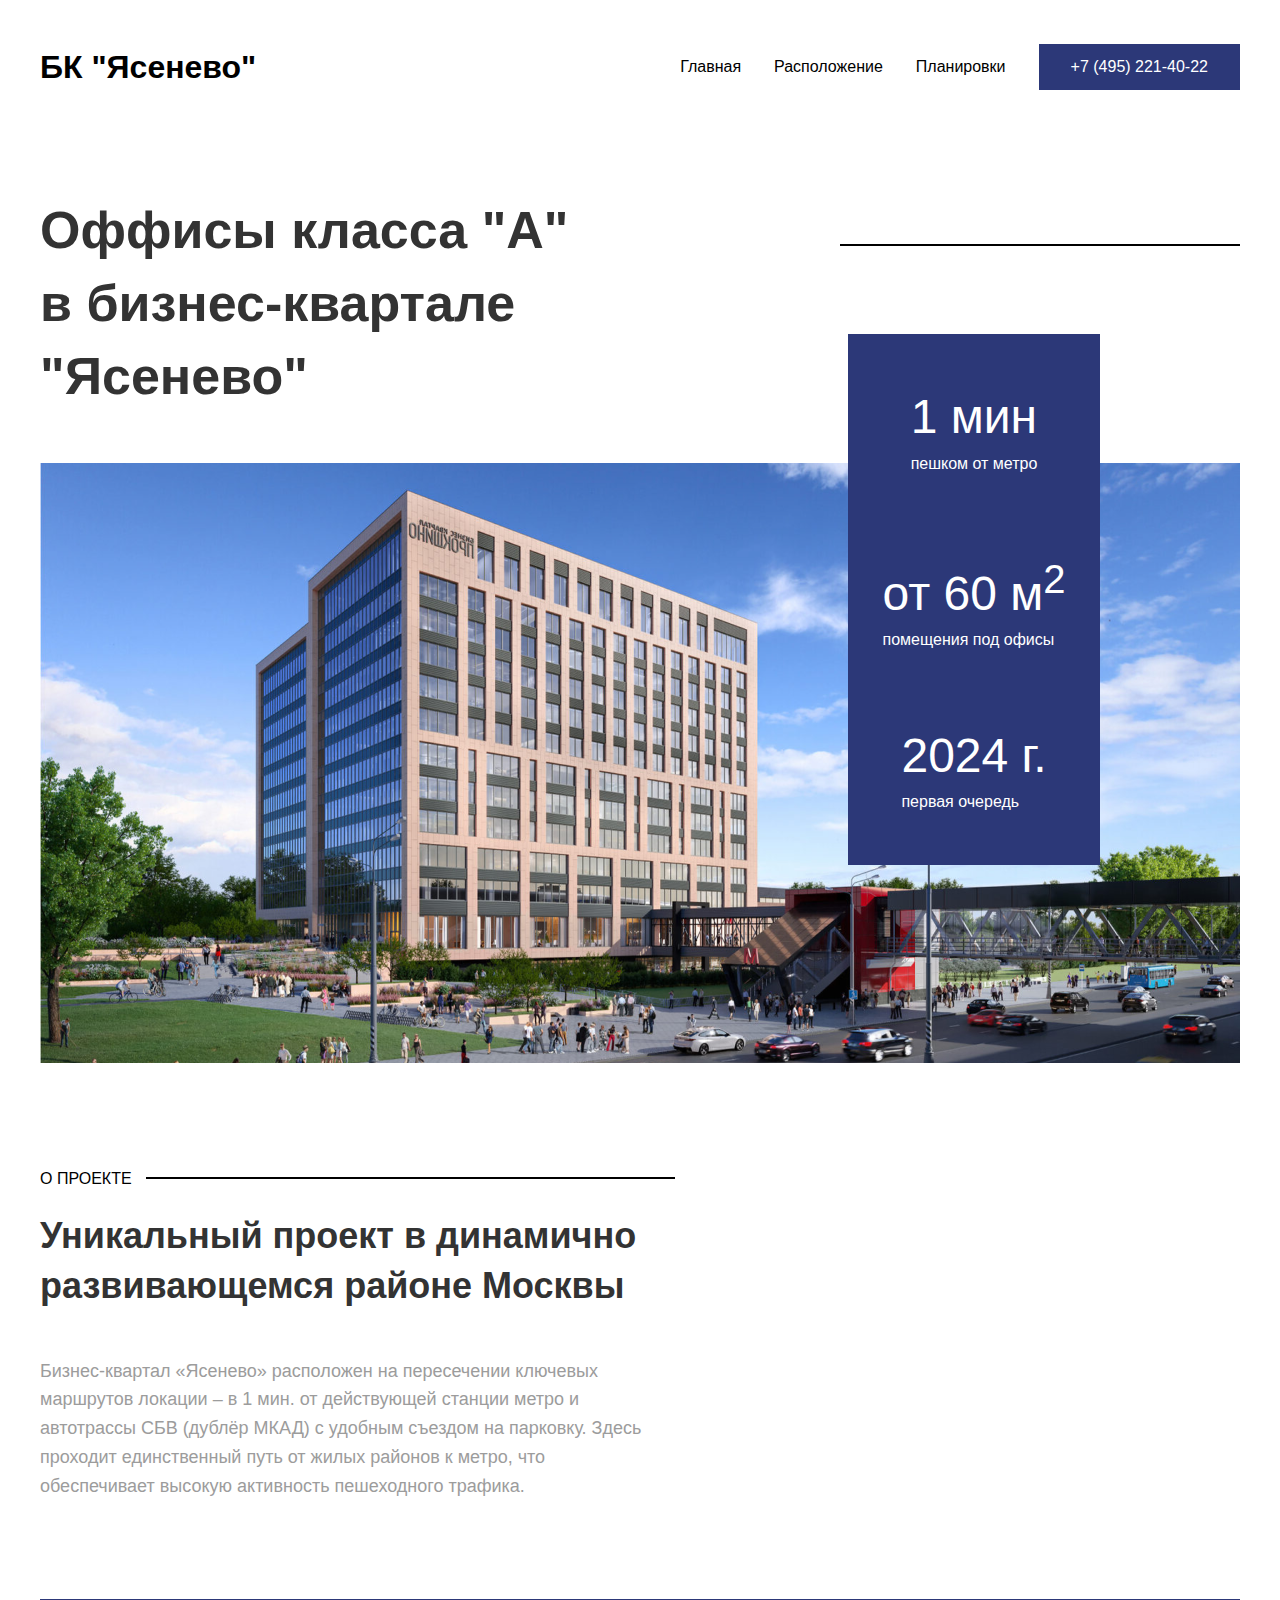
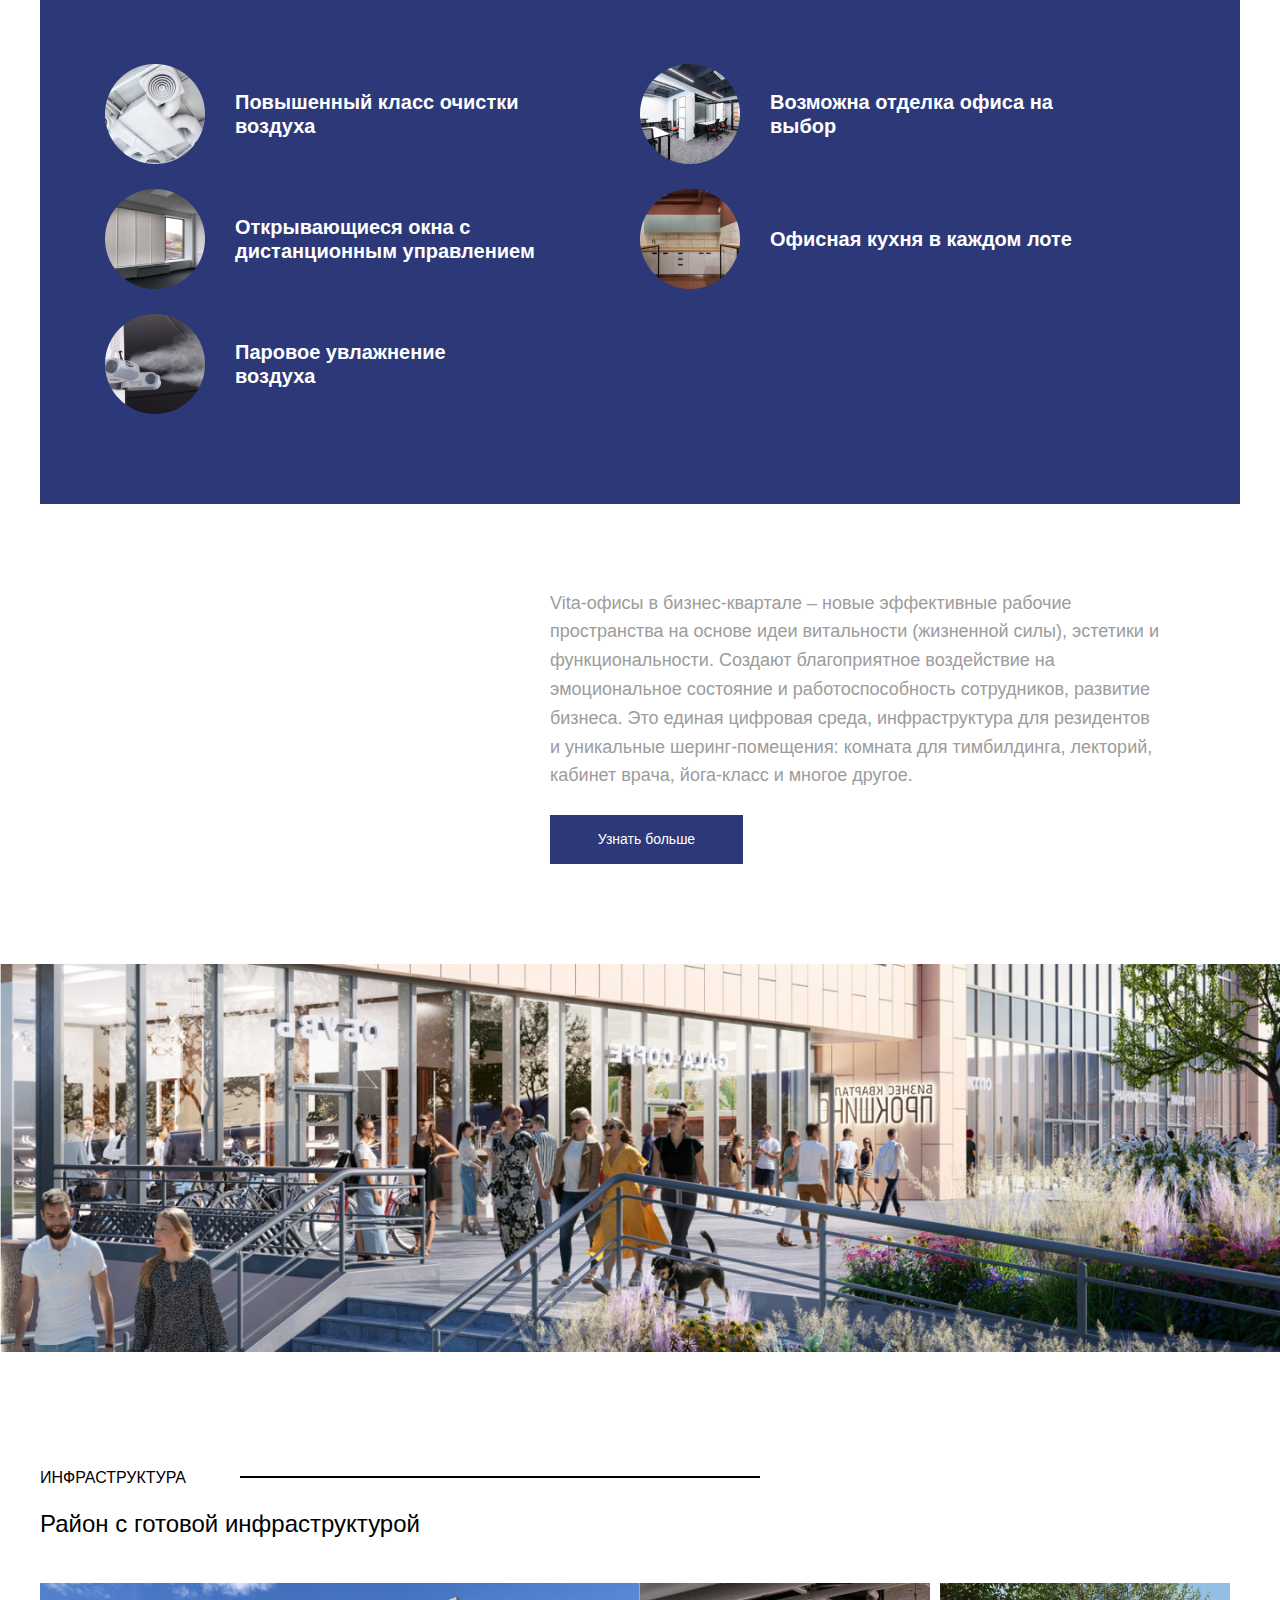
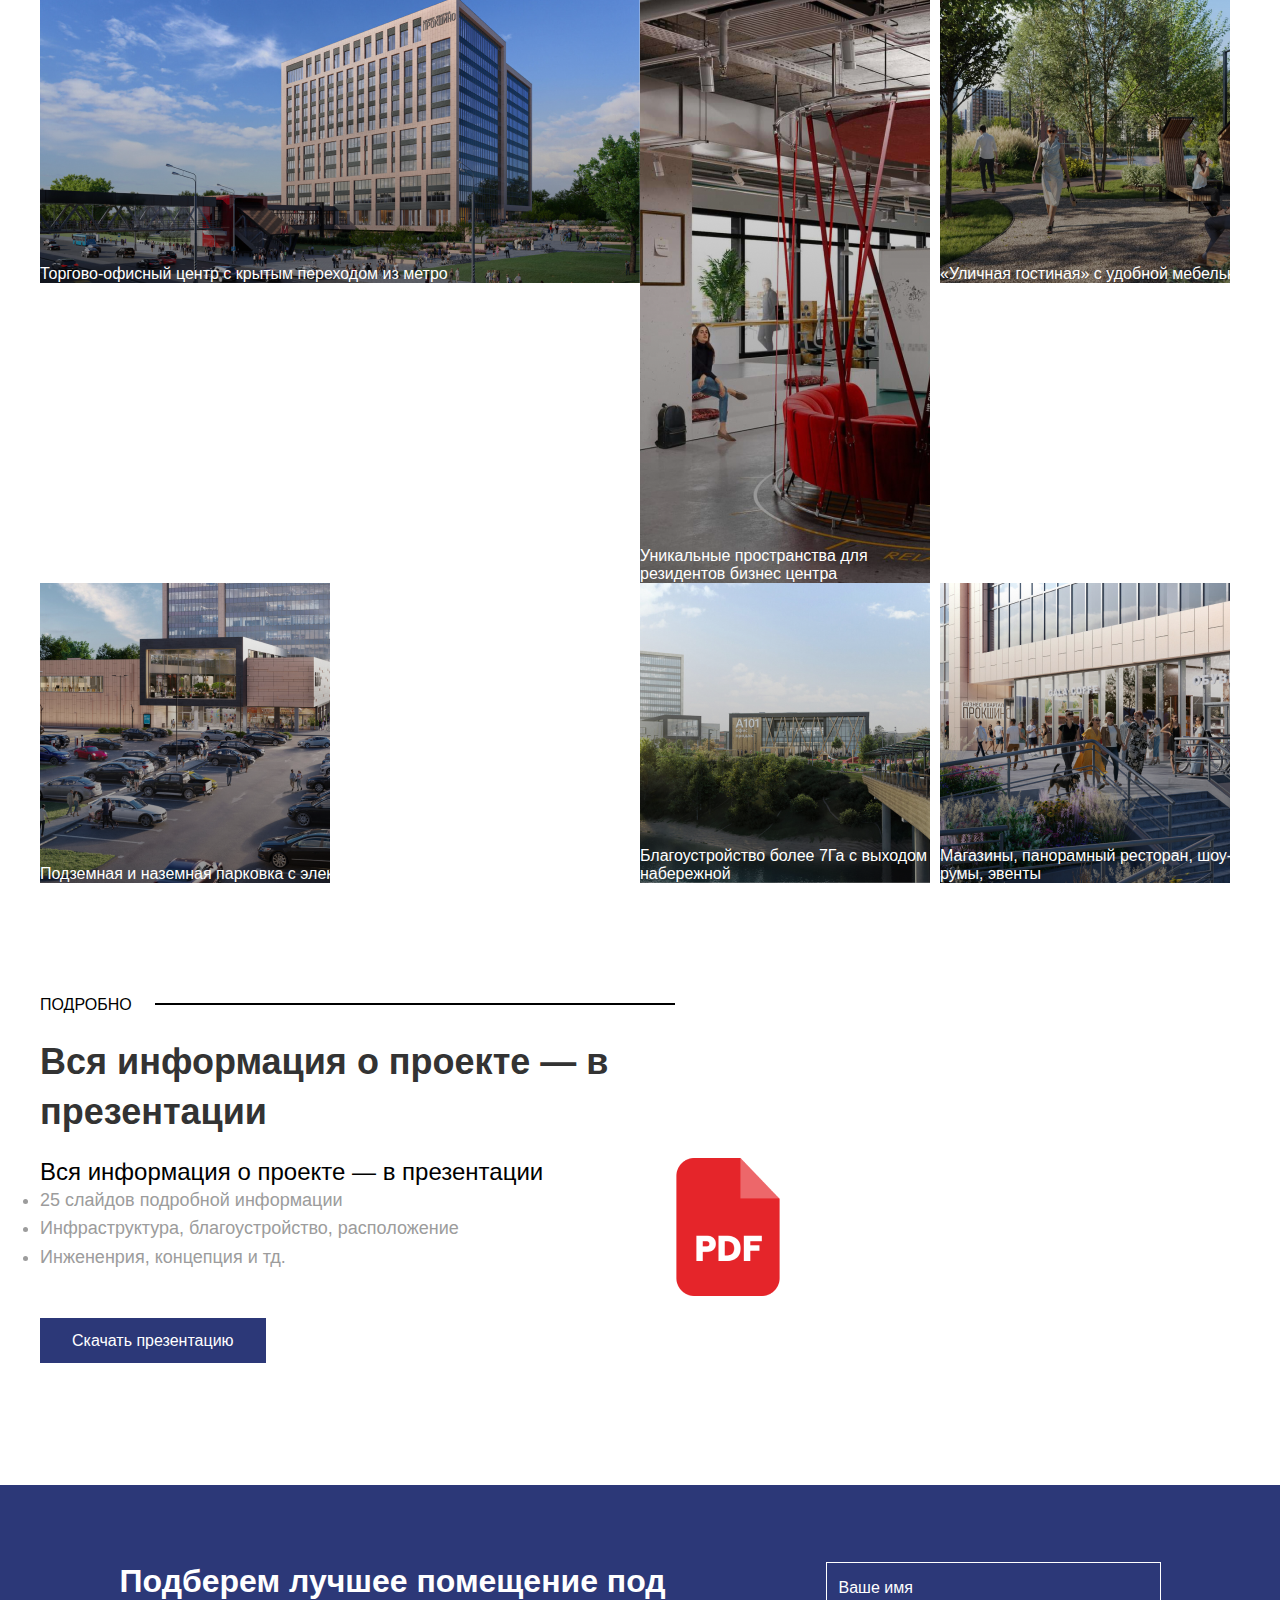
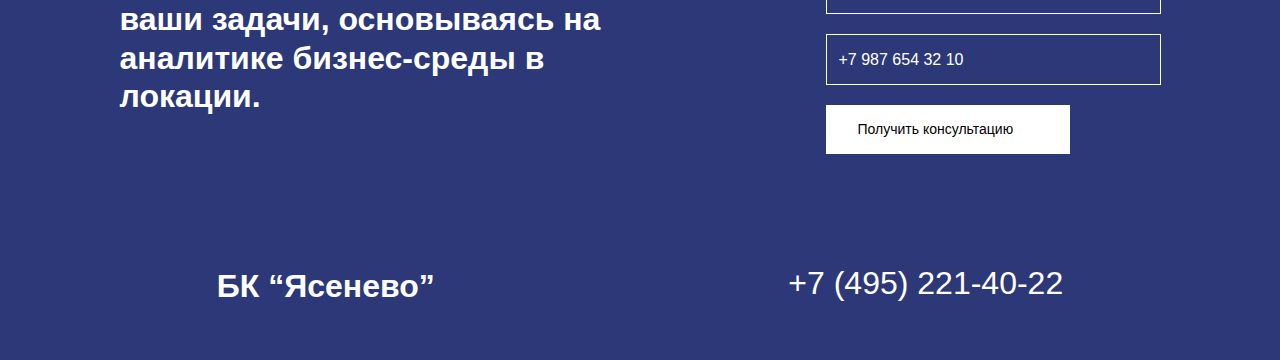
==== commit e6e73a23: "fixed footer button" ====
--- a/index.html
+++ b/index.html
@@ -154,6 +154,7 @@
 				</div>
 				<div class="details__block">
 					<div class="details__text">
+						<h2 class="details__title">Вся информация о проекте 	&mdash; в презентации</h2>
 						<ul class="details__items">
 							<li class="details__item">25 слайдов подробной информации</li>
 							<li class="details__item">Инфраструктура, благоустройство, расположение</li>
@@ -174,7 +175,7 @@
 			<p class="footer__text">Подберем лучшее помещение под ваши задачи, основываясь на аналитике бизнес-среды в
 				локации.
 			</p>
-
+			<div>
 				<form class="footer__form" action="#" method="get" enctype="multipart/form-data">
 					<div class="footer__inp_name">
 						<input class="footer__inp" tabindex="1" type="text" name="username" value="" placeholder="Ваше имя">
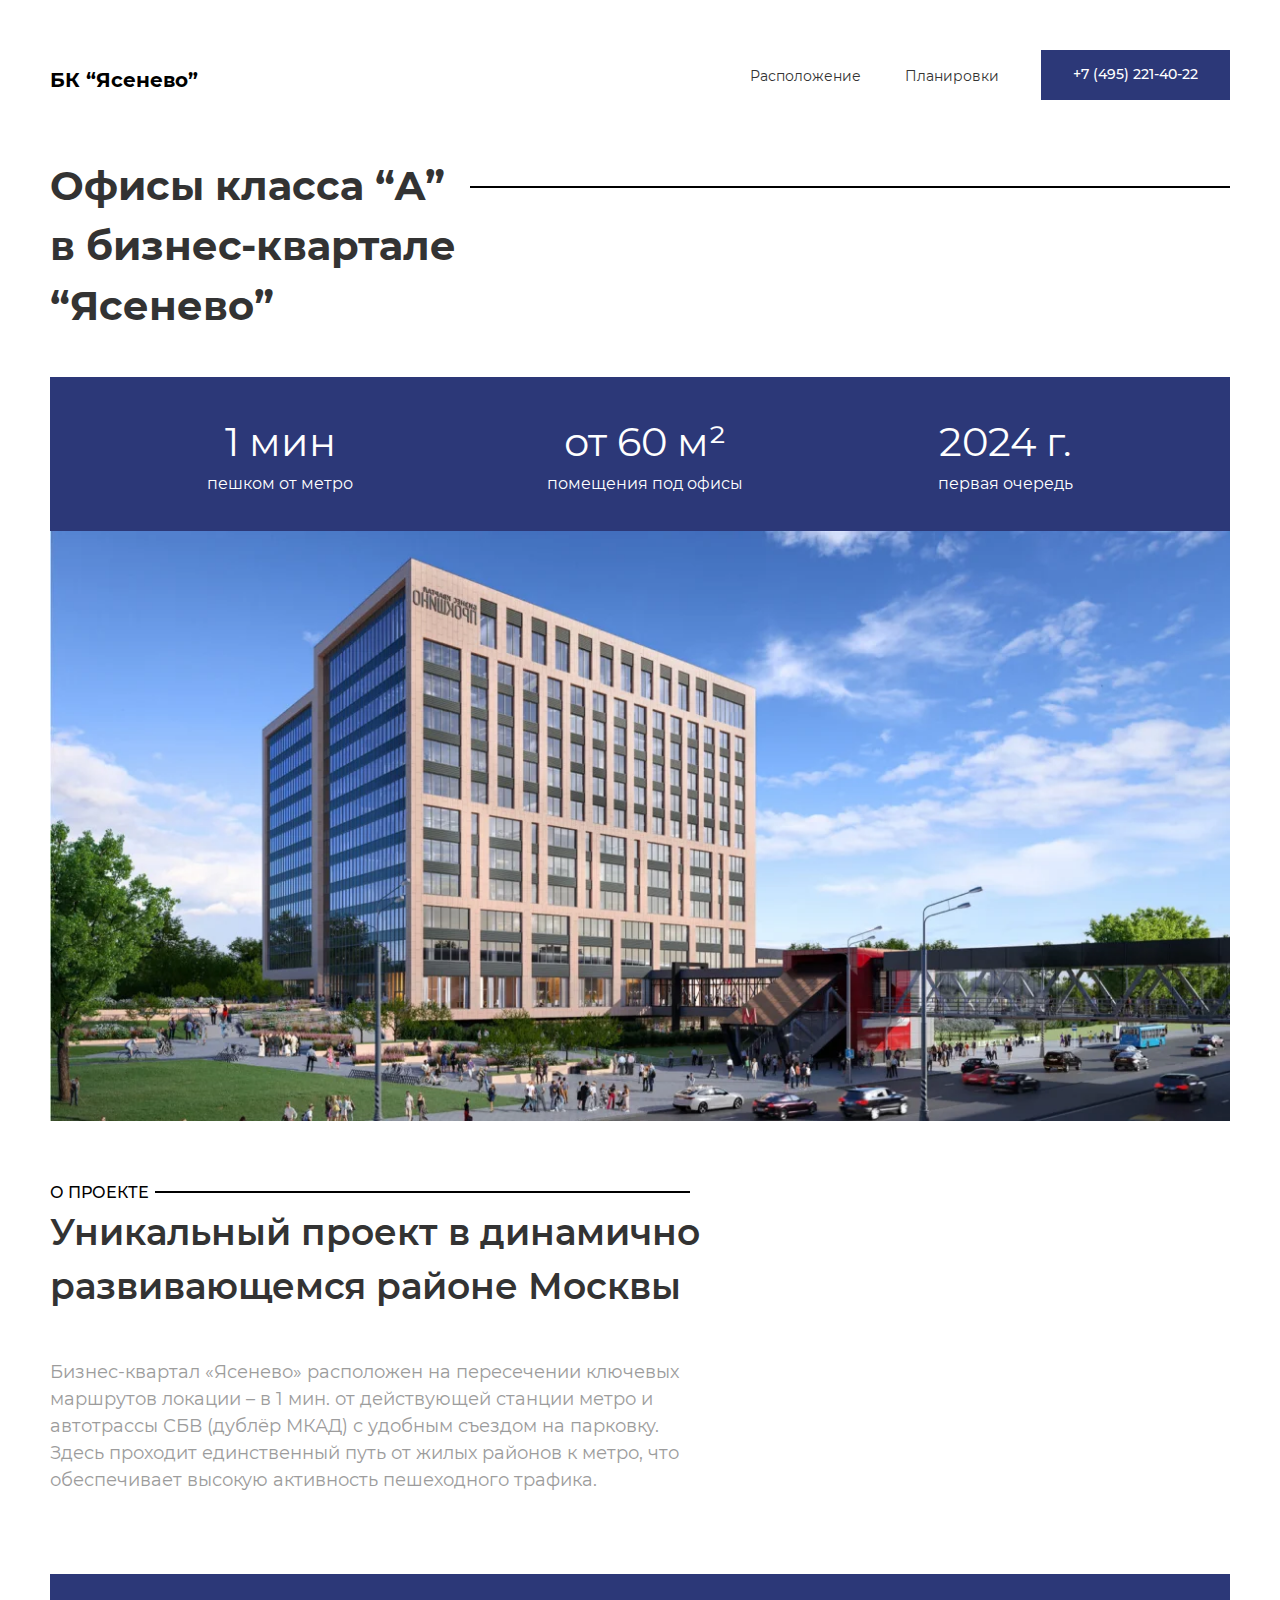
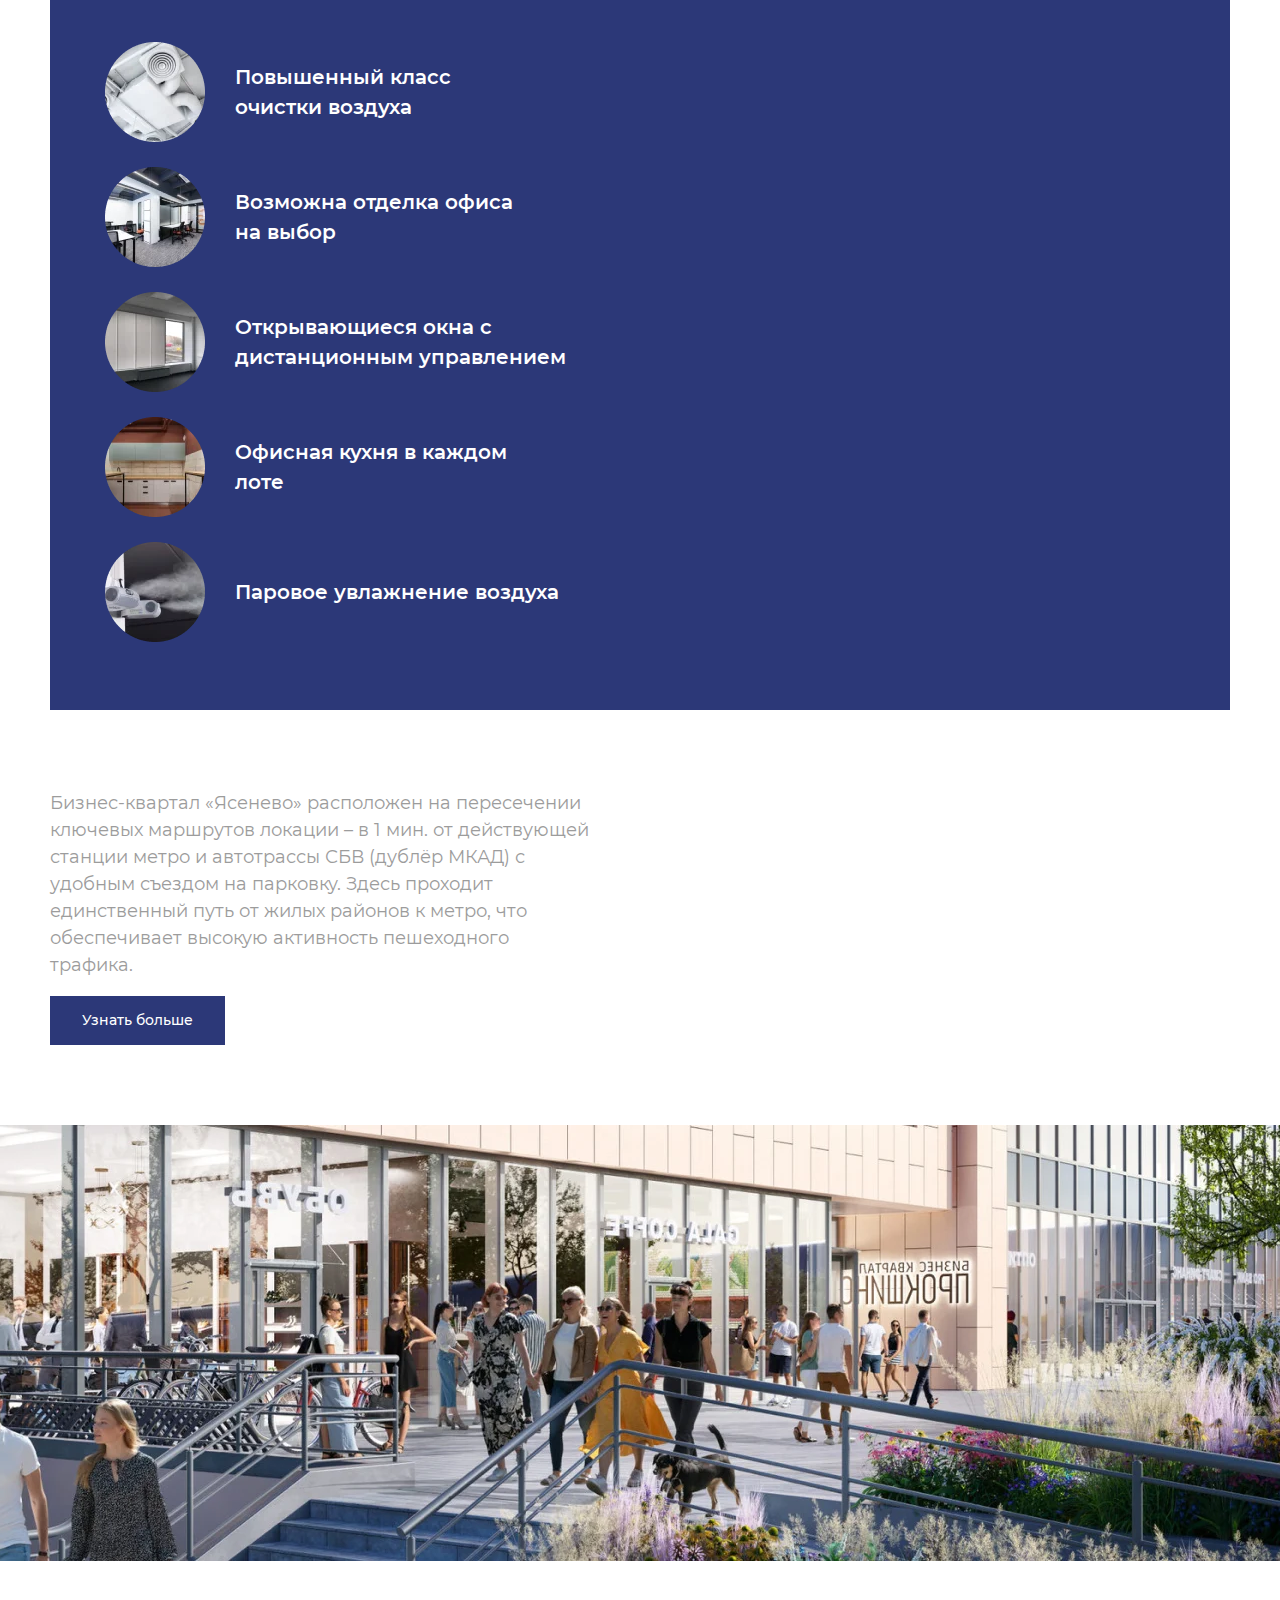
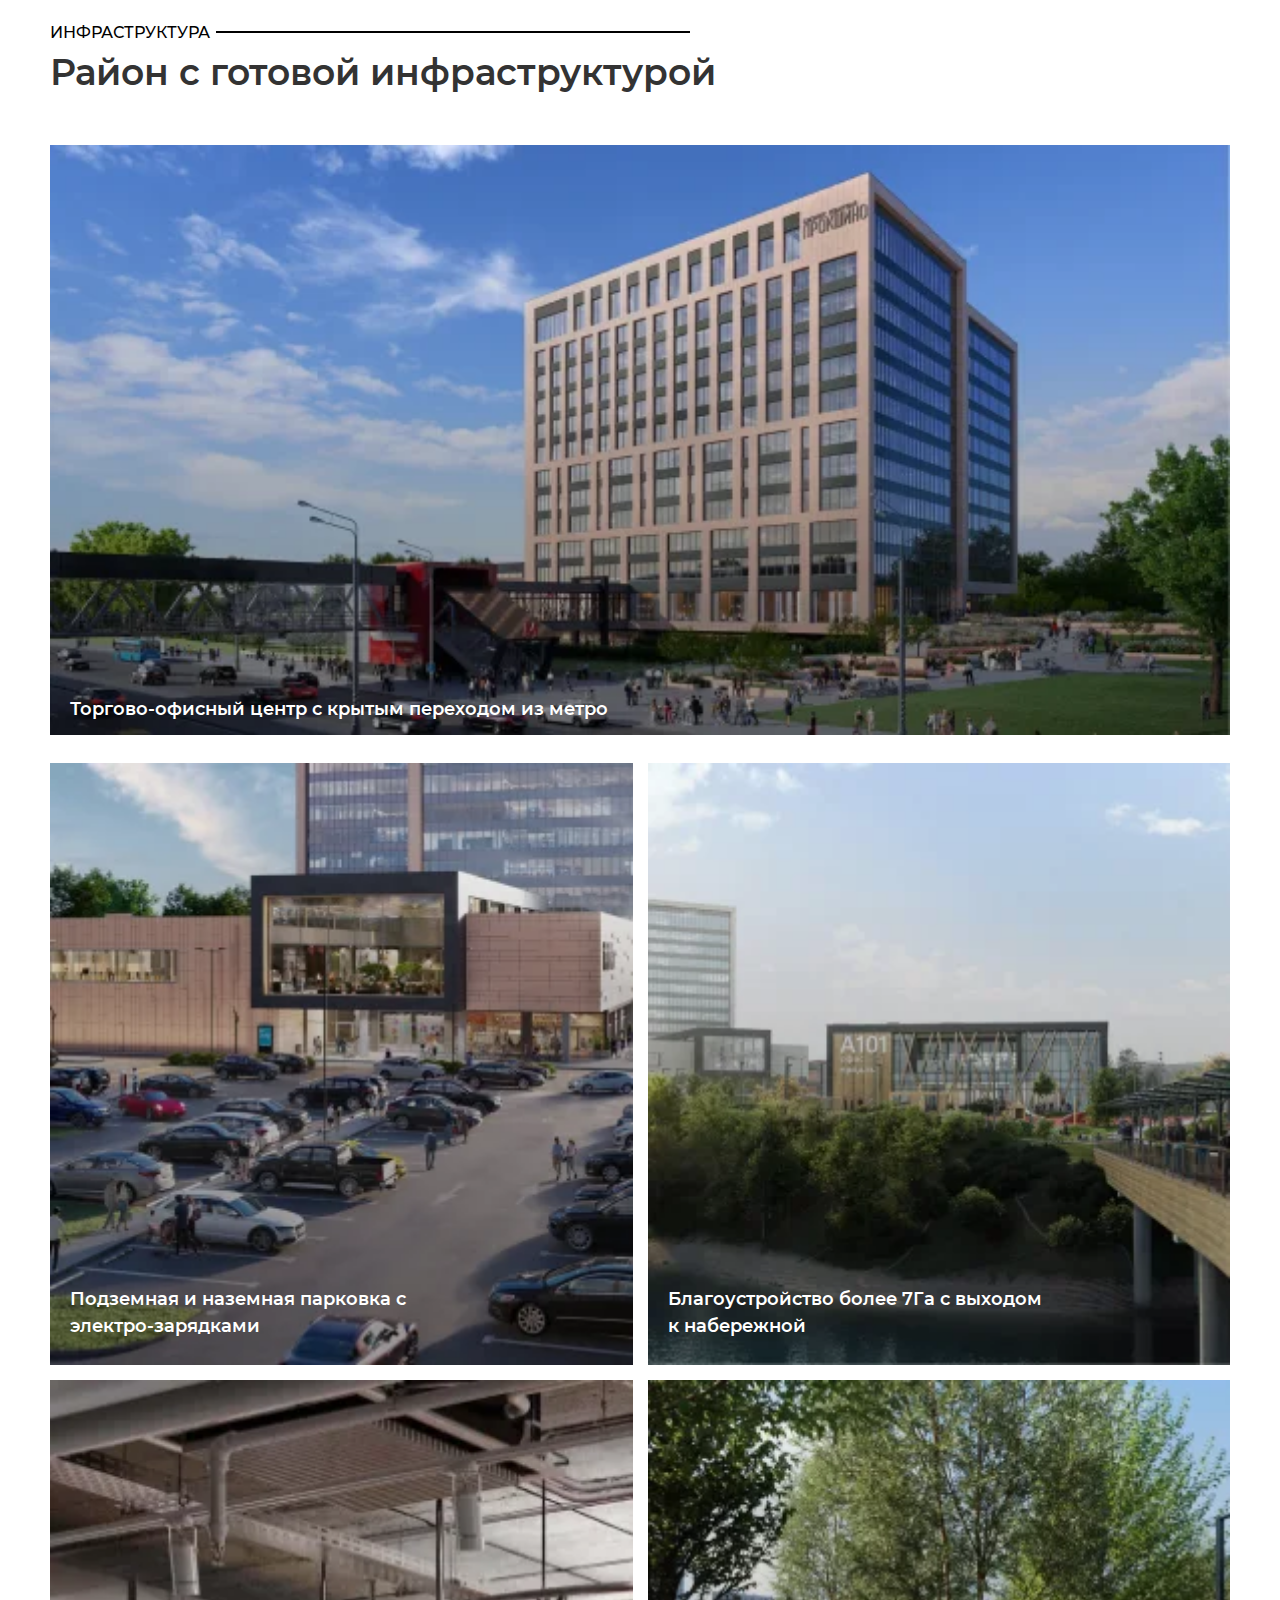
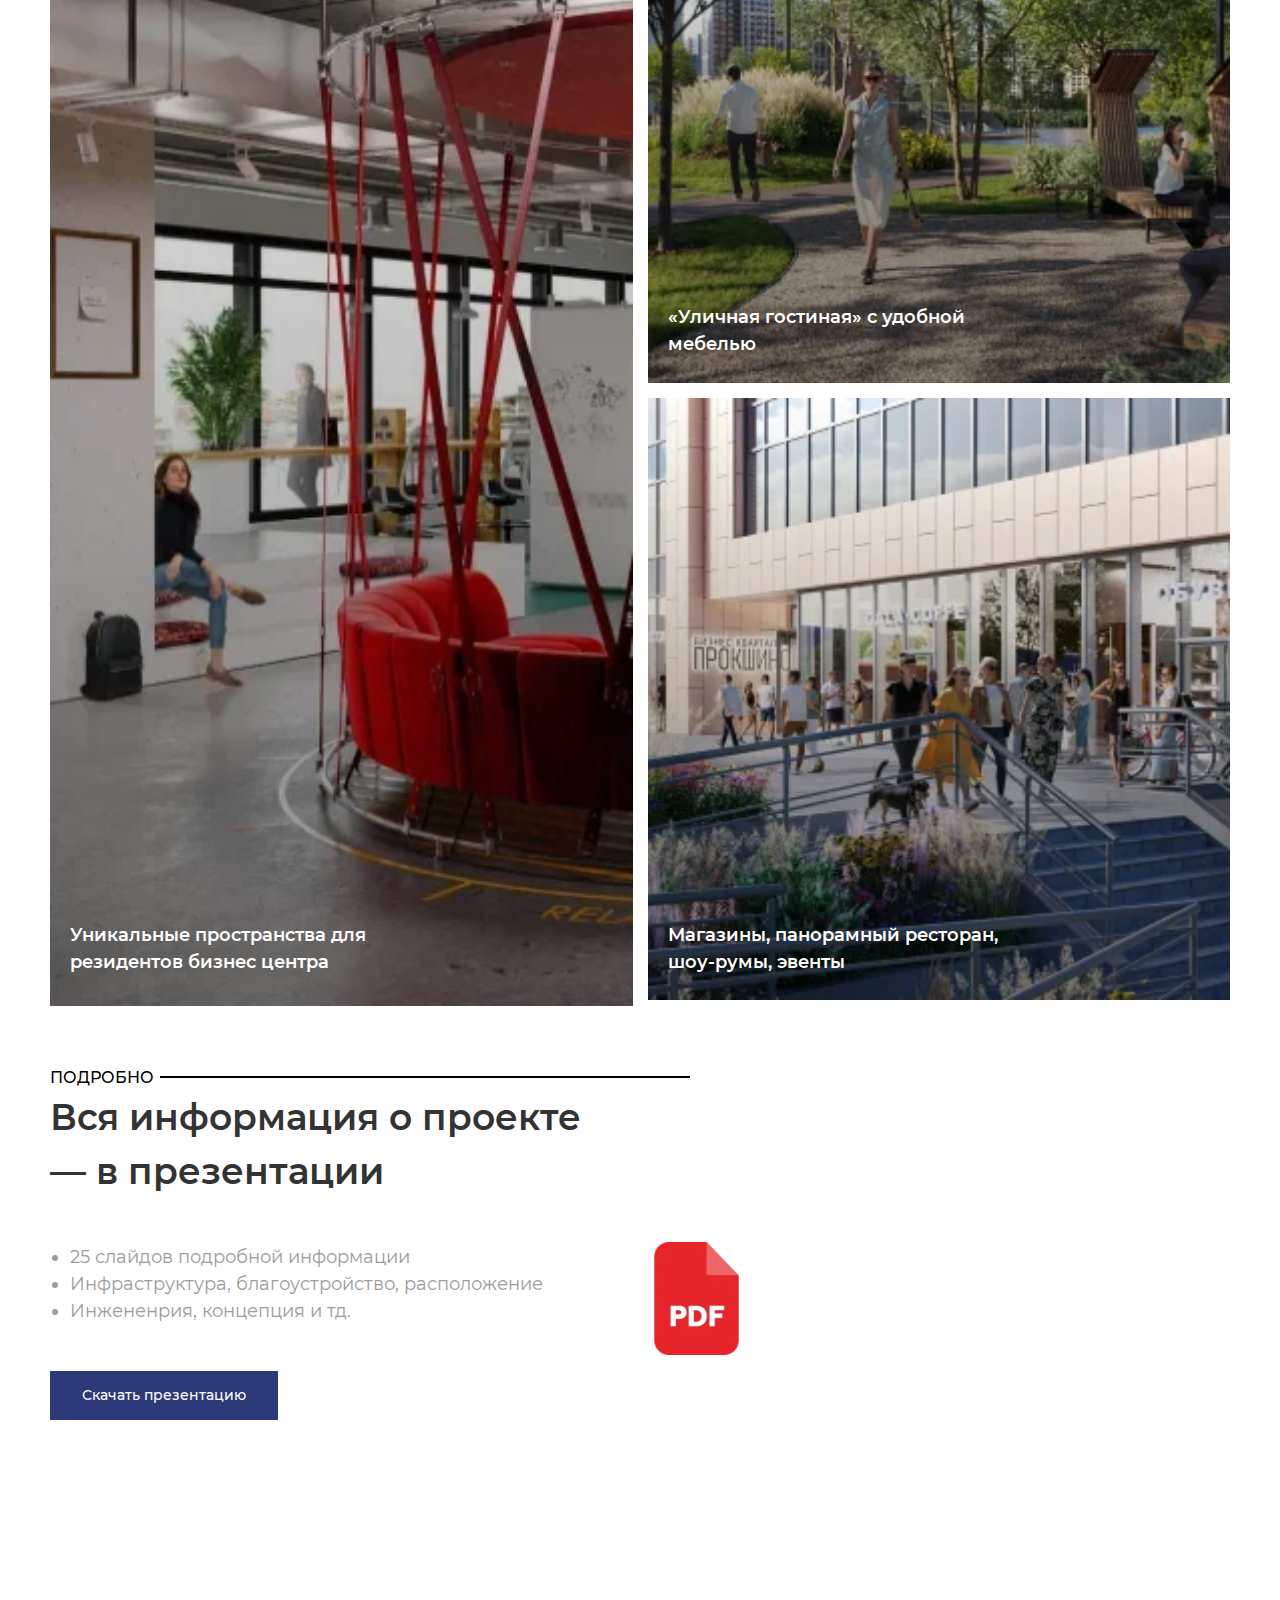
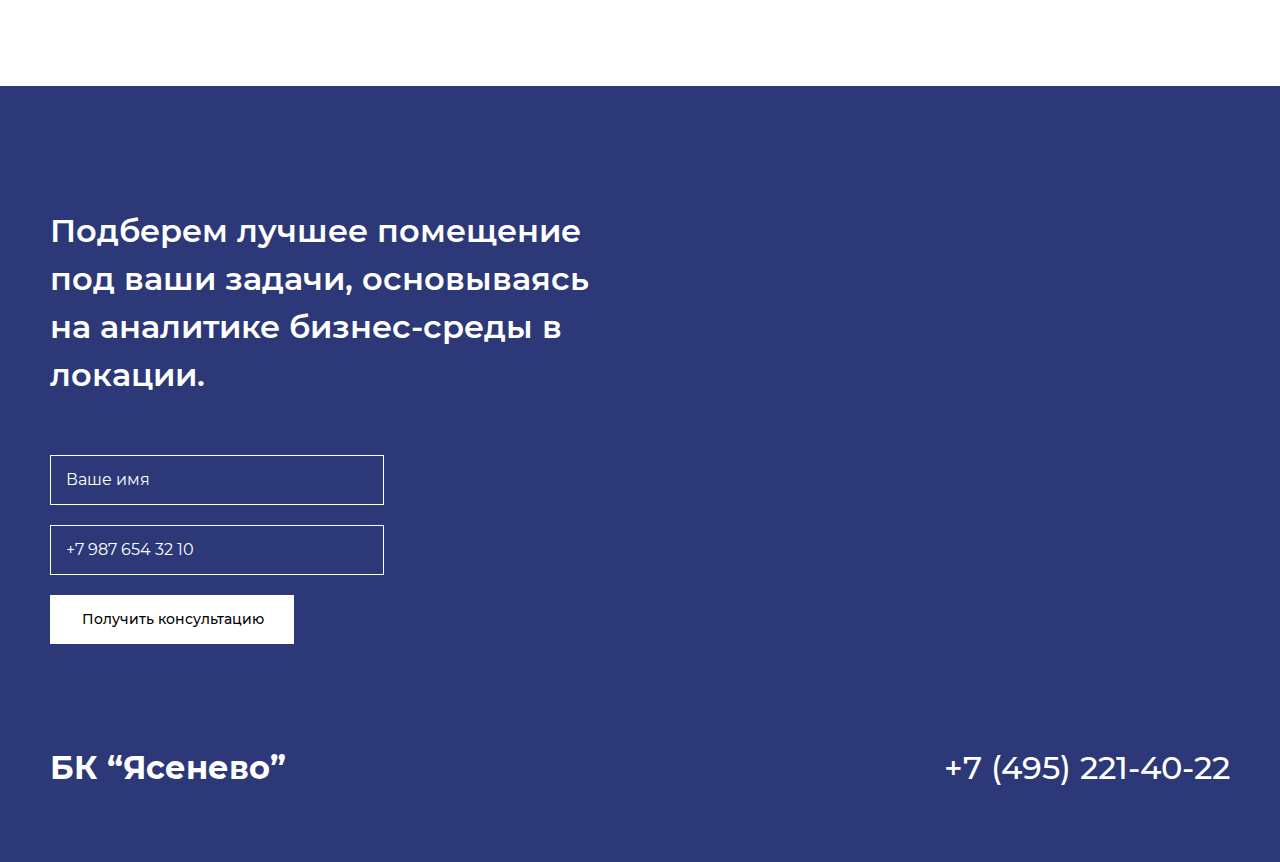
==== commit 5f8bf6e5: "finish" ====
--- a/index.html
+++ b/index.html
@@ -1,203 +1,449 @@
 <!DOCTYPE html>
-<html lang="ru" xmlns="http://www.w3.org/1999/html" xmlns="http://www.w3.org/1999/html"
-			xmlns="http://www.w3.org/1999/html">
-
-<head>
-	<meta charset="UTF-8" />
-	<meta http-equiv="X-UA-Compatible" content="IE=edge" />
-	<meta name="viewport" content="width=device-width, initial-scale=1.0" />
-
-	<link rel="stylesheet" href="css/main-dist.css">
-	<link rel="stylesheet" href="css/blocks/header-dist.css">
-	<link rel="stylesheet" href="css/blocks/hero-main.css">
-	<link rel="stylesheet" href="css/blocks/inf.css">
-	<link rel="stylesheet" href="css/blocks/infra.css">
-	<link rel="stylesheet" href="css/blocks/details.css">
-	<link rel="stylesheet" href="css/blocks/footer.css">
-	<title>Diploma-project</title>
-</head>
-<body>
-<div class="wrapper">
-	<header>
-		<div class="container">
-			<div class="header">
-				<div class="header__logo">БК "Ясенево"</div>
-				<nav>
-					<ul class="nav__items">
-						<li class="nav__item"><a href="/"></a>Главная</li>
-						<li class="nav__item"><a href="location.html">Расположение</a></li>
-						<li class="nav__item"><a href="plans.html">Планировки</a></li>
-						<li class="nav__item nav__item_button">
-							<a href="tel:+74952214022">
-								<span class="phone__number">+7 (495) 221-40-22</span>
-								<img class="nav__item_image" src="assets/images/header/headerPic-phone.png" alt="Иконка телефона">
-							</a>
-						</li>
-					</ul>
-				</nav>
-			</div>
-		</div>
-	</header>
-
-	<main>
-		<div class="container">
-			<section class="hero">
-				<h1 class="hero__title hero__title_smaller">Оффисы класса "А" в бизнес-квартале "Ясенево"</h1>
-				<div class="hero__parametrs hero__parametrs_large">
-					<div class="hero__parametrs_item">
-						<span><strong>1 мин</strong></span>
-						<span>пешком от метро</span>
-					</div>
-					<div class="hero__parametrs_item">
-						<span><strong>от 60 м<sup>2</sup></strong></span>
-						<span>помещения под офисы</span>
-					</div>
-					<div class="hero__parametrs_item">
-						<span><strong>2024 г.</strong></span>
-						<span>первая очередь</span>
-					</div>
-				</div>
-				<img class="hero__image" src="assets/images/hero/busines-kvartal.png" alt="Бизнес квартал">
-				<nav>
-					<ul class="nav hero-nav">
-						<li class="nav__item nav__item_button"><a href="location.html">Рассположение</a> </li>
-						<li class="nav__item nav__item_button "><a href="plans.html">Планировки</a> </li>
-					</ul>
-				</nav>
-			</section>
-
-			<section class="inf-about">
-				<p class="inf-about__project">О проекте</p>
-				<h2 class="desc__title_inf-about">Уникальный проект в динамично развивающемся районе Москвы</h2>
-				<p class="desc__text desc__text_inf-left">Бизнес-квартал «Ясенево» расположен на пересечении ключевых маршрутов
-					локации – в 1
-					мин.
-					от действующей станции метро и автотрассы СБВ (дублёр МКАД) с удобным съездом на парковку. Здесь проходит
-					единственный путь от жилых районов к метро, что обеспечивает высокую активность пешеходного трафика.</p>
-
-				<div class="inf-about__items">
-					<div class="inf-about__item">
-						<img src="assets/images/about/about-1.png" alt="очистка воздуха">
-						<p class="item__text">Повышенный класс очистки воздуха</p>
-					</div>
-					<div class="inf-about__item">
-						<img src="assets/images/about/about-4.png" alt="очистка воздуха">
-						<p class="item__text">Возможна отделка офиса на выбор</p>
-					</div>
-					<div class="inf-about__item">
-						<img src="assets/images/about/about-2.png" alt="очистка воздуха">
-						<p class="item__text">Открывающиеся окна с дистанционным управлением</p>
-					</div>
-					<div class="inf-about__item">
-						<img src="assets/images/about/about-5.png" alt="очистка воздуха">
-						<p class="item__text">Офисная кухня в каждом лоте</p>
-					</div>
-					<div class="inf-about__item">
-						<img src="assets/images/about/about-3.png" alt="очистка воздуха">
-						<p class="item__text">Паровое увлажнение воздуха</p>
-					</div>
-				</div>
-
-				<div class="desc__text desc__text_inf-right">
-					<p class="desc__text__plans" >Vita-офисы в бизнес-квартале – новые эффективные рабочие пространства на основе идеи витальности (жизненной
-						силы), эстетики и функциональности. Создают благоприятное воздействие на эмоциональное состояние и
-						работоспособность сотрудников, развитие бизнеса. Это единая цифровая среда, инфраструктура для резидентов и
-						уникальные шеринг-помещения: комната для тимбилдинга, лекторий, кабинет врача, йога-класс и многое
-						другое.</p>
-					<a class="inf-about__button" href="#">Узнать больше</a>
-				</div>
-			</section>
-		</div>
-
-		<img class="inf-about__img" src="assets/images/about/about-main.png" alt="">
-
-		<div class="container">
-			<section class="infra">
-				<p class="infra__border">Инфраструктура</p>
-				<h2 class="infra__title">Район с готовой инфраструктурой</h2>
-
-				<div class="infra__cards">
-					<div class="infra__card infra__card_1">
-						<img class="infra-img-1" src="assets/images/infra/infra-1.png" alt="">
-						<span class="infra__card_text">Торгово-офисный центр с крытым переходом из метро</span>
-					</div>
-					<div class="infra__card infra__card_2">
-						<img src="assets/images/infra/infra-2.png" alt="">
-						<span class="infra__card_text">Уникальные пространства для резидентов бизнес центра</span>
-					</div>
-					<div class="infra__card infra__card_3">
-						<img src="assets/images/infra/infra-3.png" alt="">
-						<span class="infra__card_text">«Уличная гостиная» с удобной мебелью</span>
-
-					</div>
-					<div class="infra__card infra__card_4">
-						<img src="assets/images/infra/infra-4.png" alt="">
-						<span class="infra__card_text">Подземная и наземная парковка с электро-зарядками</span>
-					</div>
-					<div class="infra__card infra__card_5">
-						<img src="assets/images/infra/infra-5.png" alt="">
-						<span class="infra__card_text">Благоустройство более 7Га с выходом к набережной</span>
-					</div>
-					<div class="infra__card infra__card_6">
-						<img src="assets/images/infra/infra-6.png" alt="">
-						<span class="infra__card_text">Магазины, панорамный ресторан, шоу-румы, эвенты</span>
-					</div>
-				</div>
-			</section>
-
-			<section class="details">
-				<div class="block">
-					<p class="block__border">
-						Подробно
-					</p>
-					<h2 class="block__title">Вся информация о проекте     &mdash; в презентации</h2>
-				</div>
-				<div class="details__block">
-					<div class="details__text">
-						<h2 class="details__title">Вся информация о проекте 	&mdash; в презентации</h2>
-						<ul class="details__items">
-							<li class="details__item">25 слайдов подробной информации</li>
-							<li class="details__item">Инфраструктура, благоустройство, расположение</li>
-							<li class="details__item">Инжененрия, концепция и тд.</li>
-						</ul>
-					</div>
-						<img class="details__img" src="assets/images/details/details-img.png" alt="PDF">
-				</div>
-				<a class="button__details" href="#">Скачать презентацию</a>
-			</section>
-		</div>
-	</main>
-</div>
-
-<footer class="footer">
-	<div class="container footer-block">
-		<div class="footer__text-inp">
-			<p class="footer__text">Подберем лучшее помещение под ваши задачи, основываясь на аналитике бизнес-среды в
-				локации.
-			</p>
-			<div>
-				<form class="footer__form" action="#" method="get" enctype="multipart/form-data">
-					<div class="footer__inp_name">
-						<input class="footer__inp" tabindex="1" type="text" name="username" value="" placeholder="Ваше имя">
-					</div>
-					<div class="footer__inp_tel">
-						<input class="footer__inp" tabindex="2" type="tel" name="userphone" value="+7 987 654 32 10"
-									 placeholder="">
-					</div>
-				</form>
-				<div class="footer__button">
-					<a href="#">Получить консультацию</a>
-				</div>
-			</div>
-		</div>
-		<div class="footer-block__contacts">
-			<div class="footer__logo">БК “Ясенево”</div>
-			<div class="footer__tel">
-				<a href="tel: +74952214022>">+7 (495) 221-40-22</a>
-			</div>
-		</div>
-	</div>
-</footer>
-
-</body>
+<html lang="en">
+  <head>
+    <meta charset="UTF-8" />
+    <meta http-equiv="X-UA-Compatible" content="IE=edge" />
+    <meta name="viewport" content="width=device-width, initial-scale=1.0" />
+    <link rel="stylesheet" href="css/style.min.css" />
+    <title>Главная</title>
+  </head>
+  <body>
+    <div class="wrapper">
+      <header class="header container">
+        <a class="header__logo" href="index.html"> БК “Ясенево” </a>
+        <nav class="header__nav nav">
+          <ul class="nav__list">
+            <li class="nav__list-item">
+              <a class="nav__list-link active-link" href="index.html" title="Главная"
+                >Главная</a
+              >
+            </li>
+            <li class="nav__list-item">
+              <a
+                class="nav__list-link"
+                href="location.html"
+                title="Расположение"
+                >Расположение</a
+              >
+            </li>
+            <li class="nav__list-item">
+              <a class="nav__list-link" href="plans.html" title="Планировки"
+                >Планировки</a
+              >
+            </li>
+            <li class="nav__list-item">
+              <a class="nav__list-link btn" href="tel:+74952214022"
+                >+7 (495) 221-40-22</a
+              >
+              <a class="nav__list-link btn" href="tel:+74952214022">
+                <picture class="nav-illustration">
+                  <source
+                    type="image/webp"
+                    srcset="
+                      ./assets/images/phone@1x.webp 1x,
+                      ./assets/images/phone@2x.webp 2x
+                    "
+                  />
+                  <img
+                    class="nav-image"
+                    src="./assets/images/phone@1x.png"
+                    srcset="./assets/images/phone@2x.png 2x"
+                    alt="Офисы"
+                  />
+                </picture>
+              </a>
+            </li>
+          </ul>
+        </nav>
+      </header>
+      <main>
+        <div class="container">
+          <section class="hero">
+            <h1 class="hero__title">
+              Офисы класса “А” в бизнес-квартале “Ясенево”
+            </h1>
+            <div class="hero__info">
+              <picture class="hero__info-illustration">
+                <source
+                  type="image/webp"
+                  srcset="
+                    ./assets/images/hero@1x.webp 1x,
+                    ./assets/images/hero@2x.webp 2x
+                  "
+                />
+                <img
+                  class="hero__info-image"
+                  src="./assets/images/hero@1x.png"
+                  srcset="./assets/images/hero@2x.png 2x"
+                  alt="Офисы"
+                />
+              </picture>
+              <div class="hero__info-text">
+                <div>
+                  <h2 class="hero__info-text--title">1 мин</h2>
+                  <p class="hero__info-text--desc">пешком от метро</p>
+                </div>
+
+                <div>
+                  <h2 class="hero__info-text--title">от 60 м²</h2>
+                  <p class="hero__info-text--desc">помещения под офисы</p>
+                </div>
+
+                <div>
+                  <h2 class="hero__info-text--title">2024 г.</h2>
+                  <p class="hero__info-text--desc">первая очередь</p>
+                </div>
+              </div>
+
+              <div class="hero__nav">
+                <a
+                  class="hero__nav-link btn"
+                  href="location.html"
+                  title="Расположение"
+                  >Расположение</a
+                >
+                <a
+                  class="hero__nav-link btn"
+                  href="plans.html"
+                  title="Планировки"
+                  >Планировки</a
+                >
+              </div>
+            </div>
+          </section>
+        </div>
+        <section class="about container">
+          <div class="about__info">
+            <p class="about__info-text">О проекте</p>
+            <h2 class="about__info-title">
+              Уникальный проект в динамично развивающемся районе Москвы
+            </h2>
+            <p class="about__info-desc">
+              Бизнес-квартал «Ясенево» расположен на пересечении ключевых
+              маршрутов локации – в 1 мин. от действующей станции метро и
+              автотрассы СБВ (дублёр МКАД) с удобным съездом на парковку. Здесь
+              проходит единственный путь от жилых районов к метро, что
+              обеспечивает высокую активность пешеходного трафика.
+            </p>
+          </div>
+          <div class="about__info-content">
+            <ul class="about__info-list">
+              <li class="about__info-item">
+                <picture class="about__info-illustration">
+                  <source
+                    type="image/webp"
+                    srcset="
+                      ./assets/images/about-1@1x.webp 1x,
+                      ./assets/images/about-1@2x.webp 2x
+                    "
+                  />
+                  <img
+                    class="about__info-images"
+                    src="./assets/images/about-1@1x.png"
+                    srcset="./assets/images/about-1@2x.png 2x"
+                    alt="Офисы"
+                  />
+                </picture>
+
+                <p class="about__info-item--desc">
+                  Повышенный класс очистки воздуха
+                </p>
+              </li>
+              <li class="about__info-item">
+                <picture class="about__info-illustration">
+                  <source
+                    type="image/webp"
+                    srcset="
+                      ./assets/images/about-2@1x.webp 1x,
+                      ./assets/images/about-2@2x.webp 2x
+                    "
+                  />
+                  <img
+                    class="about__info-images"
+                    src="./assets/images/about-2@1x.png"
+                    srcset="./assets/images/about-2@2x.png 2x"
+                    alt="Офисы"
+                  />
+                </picture>
+
+                <p class="about__info-item--desc">
+                  Возможна отделка офиса на выбор
+                </p>
+              </li>
+              <li class="about__info-item">
+                <picture class="about__info-illustration">
+                  <source
+                    type="image/webp"
+                    srcset="
+                      ./assets/images/about-3@1x.webp 1x,
+                      ./assets/images/about-3@2x.webp 2x
+                    "
+                  />
+                  <img
+                    class="about__info-images"
+                    src="./assets/images/about-3@1x.png"
+                    srcset="./assets/images/about-3@2x.png 2x"
+                    alt="Офисы"
+                  />
+                </picture>
+
+                <p class="about__info-item--desc">
+                  Открывающиеся окна с дистанционным управлением
+                </p>
+              </li>
+              <li class="about__info-item">
+                <picture class="about__info-illustration">
+                  <source
+                    type="image/webp"
+                    srcset="
+                      ./assets/images/about-4@1x.webp 1x,
+                      ./assets/images/about-4@2x.webp 2x
+                    "
+                  />
+                  <img
+                    class="about__info-images"
+                    src="./assets/images/about-4@1x.png"
+                    srcset="./assets/images/about-4@2x.png 2x"
+                    alt="Офисы"
+                  />
+                </picture>
+
+                <p class="about__info-item--desc">
+                  Офисная кухня в каждом лоте
+                </p>
+              </li>
+              <li class="about__info-item">
+                <picture class="about__info-illustration">
+                  <source
+                    type="image/webp"
+                    srcset="
+                      ./assets/images/about-5@1x.webp 1x,
+                      ./assets/images/about-5@2x.webp 2x
+                    "
+                  />
+                  <img
+                    class="about__info-images"
+                    src="./assets/images/about-5@1x.png"
+                    srcset="./assets/images/about-5@2x.png 2x"
+                    alt="Офисы"
+                  />
+                </picture>
+
+                <p class="about__info-item--desc">Паровое увлажнение воздуха</p>
+              </li>
+            </ul>
+          </div>
+          <div class="about__info-more">
+            <p class="about__info-more-desc">
+              Бизнес-квартал «Ясенево» расположен на пересечении ключевых
+              маршрутов локации – в 1 мин. от действующей станции метро и
+              автотрассы СБВ (дублёр МКАД) с удобным съездом на парковку. Здесь
+              проходит единственный путь от жилых районов к метро, что
+              обеспечивает высокую активность пешеходного трафика.
+            </p>
+            <a href="/" class="btn">Узнать больше</a>
+          </div>
+        </section>
+        <section class="picture">
+          <div class="picture__wrapper"></div>
+        </section>
+        <section class="inf container">
+          <div class="inf__info">
+            <p class="inf__info-text">Инфраструктура</p>
+            <h2 class="inf__info-title">Район с готовой инфраструктурой</h2>
+            <ul class="inf__list">
+              <li class="inf__item">
+                <picture class="inf__item-illustration">
+                  <source
+                    type="image/webp"
+                    srcset="
+                      ./assets/images/inf-1@1x.webp 1x,
+                      ./assets/images/inf-1@2x.webp 2x
+                    "
+                  />
+                  <img
+                    class="inf__item-images"
+                    src="./assets/images/inf-1@1x.png"
+                    srcset="./assets/images/inf-1@2x.png 2x"
+                    alt="Офисы"
+                  />
+                </picture>
+                <p class="inf__item-desc">
+                  Торгово-офисный центр с крытым переходом из метро
+                </p>
+              </li>
+              <li class="inf__item">
+                <picture class="inf__item-illustration">
+                  <source
+                    type="image/webp"
+                    srcset="
+                      ./assets/images/inf-2@1x.webp 1x,
+                      ./assets/images/inf-2@2x.webp 2x
+                    "
+                  />
+                  <img
+                    class="inf__item-images"
+                    src="./assets/images/inf-2@1x.png"
+                    srcset="./assets/images/inf-2@2x.png 2x"
+                    alt="Офисы"
+                  />
+                </picture>
+                <p class="inf__item-desc">
+                  Уникальные пространства для резидентов бизнес центра
+                </p>
+              </li>
+              <li class="inf__item">
+                <picture class="inf__item-illustration">
+                  <source
+                    type="image/webp"
+                    srcset="
+                      ./assets/images/inf-3@1x.webp 1x,
+                      ./assets/images/inf-3@2x.webp 2x
+                    "
+                  />
+                  <img
+                    class="inf__item-images"
+                    src="./assets/images/inf-3@1x.png"
+                    srcset="./assets/images/inf-3@2x.png 2x"
+                    alt="Офисы"
+                  />
+                </picture>
+                <p class="inf__item-desc">
+                  «Уличная гостиная» с удобной мебелью
+                </p>
+              </li>
+              <li class="inf__item">
+                <picture class="inf__item-illustration">
+                  <source
+                    type="image/webp"
+                    srcset="
+                      ./assets/images/inf-4@1x.webp 1x,
+                      ./assets/images/inf-4@2x.webp 2x
+                    "
+                  />
+                  <img
+                    class="inf__item-images"
+                    src="./assets/images/inf-4@1x.png"
+                    srcset="./assets/images/inf-4@2x.png 2x"
+                    alt="Офисы"
+                  />
+                </picture>
+                <p class="inf__item-desc">
+                  Подземная и наземная парковка с электро-зарядками
+                </p>
+              </li>
+              <li class="inf__item">
+                <picture class="inf__item-illustration">
+                  <source
+                    type="image/webp"
+                    srcset="
+                      ./assets/images/inf-5@1x.webp 1x,
+                      ./assets/images/inf-5@2x.webp 2x
+                    "
+                  />
+                  <img
+                    class="inf__item-images"
+                    src="./assets/images/inf-5@1x.png"
+                    srcset="./assets/images/inf-5@2x.png 2x"
+                    alt="Офисы"
+                  />
+                </picture>
+                <p class="inf__item-desc">
+                  Благоустройство более 7Га с выходом к набережной
+                </p>
+              </li>
+              <li class="inf__item">
+                <picture class="inf__item-illustration">
+                  <source
+                    type="image/webp"
+                    srcset="
+                      ./assets/images/inf-6@1x.webp 1x,
+                      ./assets/images/inf-6@2x.webp 2x
+                    "
+                  />
+                  <img
+                    class="inf__item-images"
+                    src="./assets/images/inf-6@1x.png"
+                    srcset="./assets/images/inf-6@2x.png 2x"
+                    alt="Офисы"
+                  />
+                </picture>
+                <p class="inf__item-desc">
+                  Магазины, панорамный ресторан, шоу-румы, эвенты
+                </p>
+              </li>
+            </ul>
+          </div>
+        </section>
+        <section class="pdf container">
+          <div class="pdf__wrapper">
+            <div class="pdf__content">
+              <div class="pdf__info">
+                <p class="pdf__info-text">Подробно</p>
+                <h2 class="pdf__info-title">
+                  Вся информация о проекте — в презентации
+                </h2>
+                <ul class="pdf__list">
+                  <li class="pdf__item">25 слайдов подробной информации</li>
+                  <li class="pdf__item">
+                    Инфраструктура, благоустройство, расположение
+                  </li>
+                  <li class="pdf__item">Инжененрия, концепция и тд.</li>
+                </ul>
+              </div>
+              <div class="pdf__picture">
+                <picture class="pdf__illustration">
+                  <source
+                    type="image/webp"
+                    srcset="
+                      ./assets/images/pdf@1x.webp 1x,
+                      ./assets/images/pdf@2x.webp 2x
+                    "
+                  />
+                  <img
+                    class="pdf__images"
+                    src="./assets/images/pdf@1x.png"
+                    srcset="./assets/images/pdf@2x.png 2x"
+                    alt="pdf"
+                  />
+                </picture>
+              </div>
+              
+            </div><a href="./assets/files/Home.pdf" download class="btn"
+                >Скачать презентацию</a
+              >
+          </div>
+        </section>
+      </main>
+      <footer class="footer">
+        <div class="footer__content container">
+          <div class="footer__feedback">
+            <h2 class="footer__title">
+              Подберем лучшее помещение под ваши задачи, основываясь на
+              аналитике бизнес-среды в локации.
+            </h2>
+            <form class="footer__form" action="" method="get">
+              <input class="footer__input" type="text" placeholder="Ваше имя" />
+              <input
+                class="footer__input"
+                type="tel"
+                placeholder="+7 987 654 32 10"
+              />
+              <input
+                type="submit"
+                value="Получить консультацию"
+                class="form__btn"
+              />
+            </form>
+          </div>
+          <div class="footer__nav">
+            <a class="footer__logo" href="index.html"> БК “Ясенево” </a>
+            <a class="footer__tel" href="tel:+74952214022"
+              >+7 (495) 221-40-22</a
+            >
+          </div>
+        </div>
+      </footer>
+    </div>
+  </body>
 </html>
--- a/css/style.min.css
+++ b/css/style.min.css
@@ -0,0 +1 @@
+@import"./fonts.min.css";@import"./reset.min.css";@import"./main.min.css";@import"./header.min.css";@import"./footer.min.css";@import"./about.min.css";@import"./hero.min.css";@import"./hero-location.min.css";@import"./hero-plans.min.css";@import"./inf.min.css";@import"./map.min.css";@import"./pdf.min.css";@import"./plans.min.css";@import"./picture.min.css"/*# sourceMappingURL=style.min.css.map */